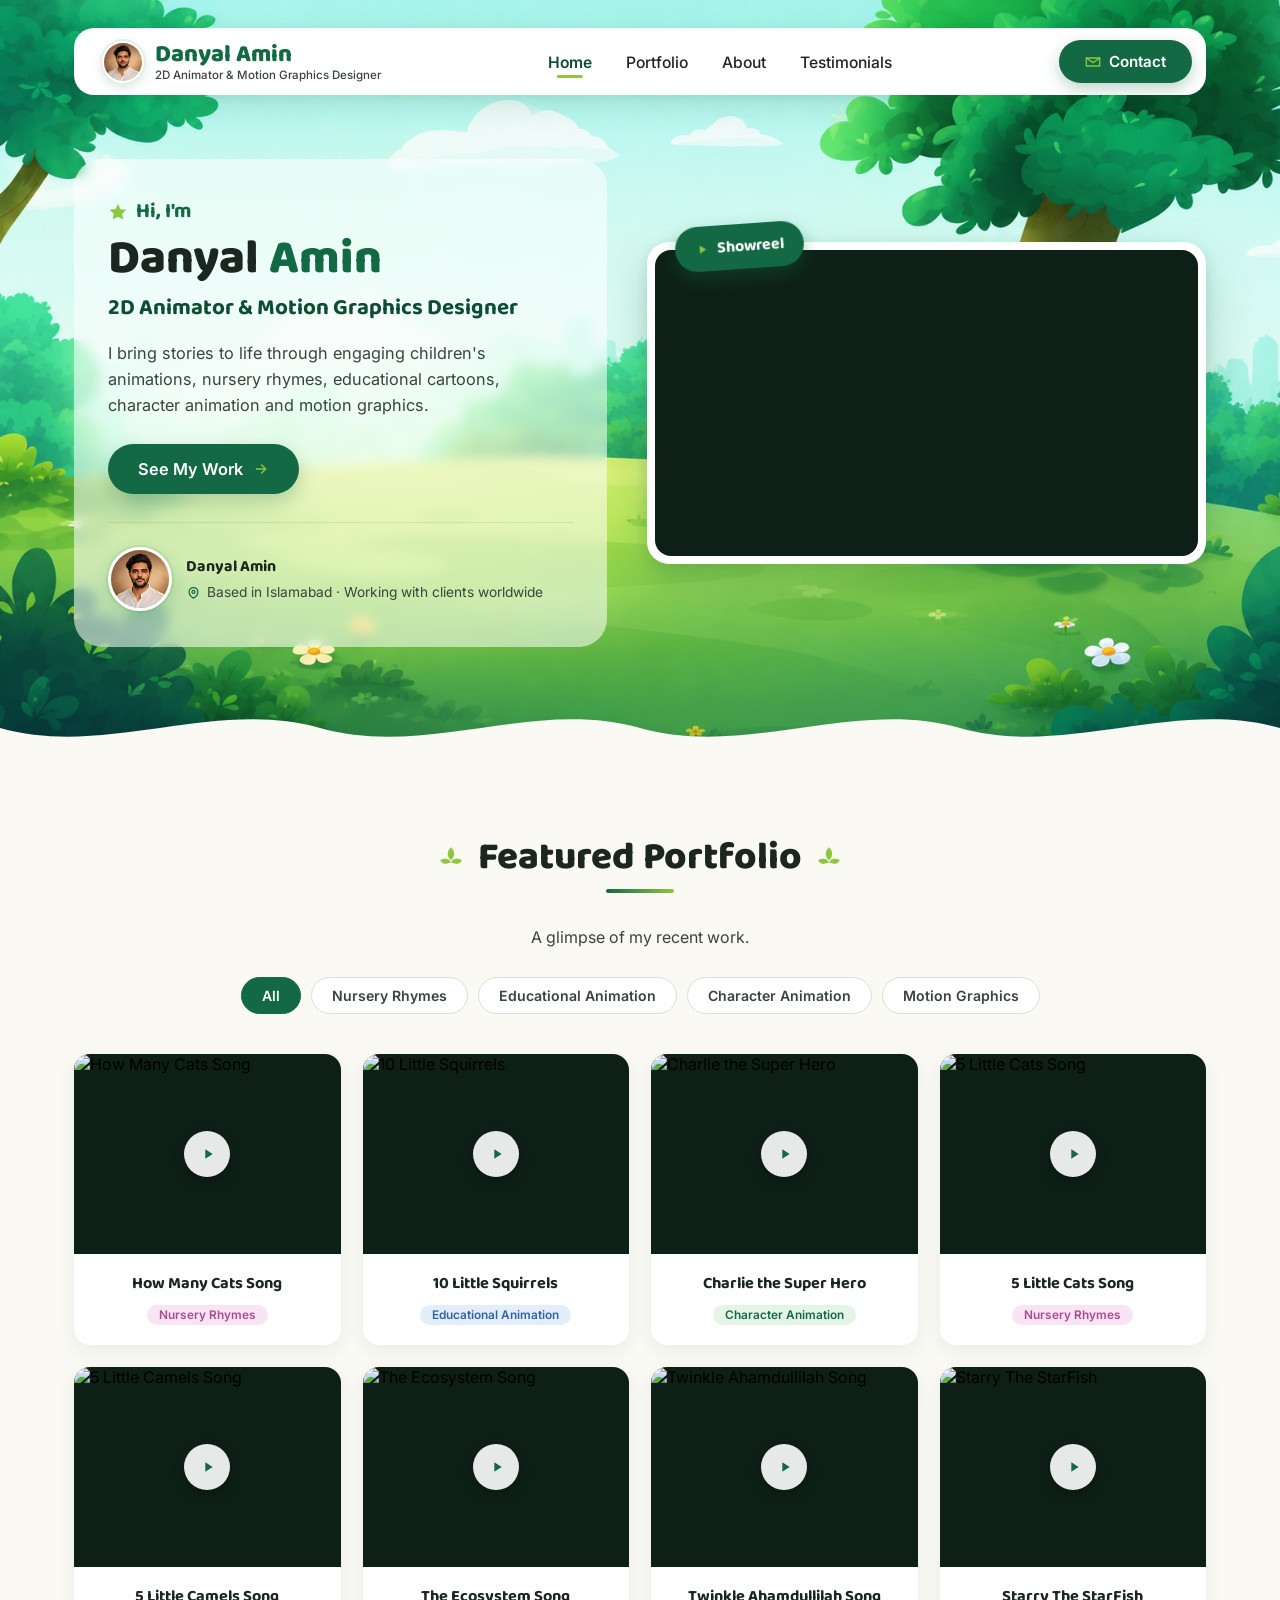
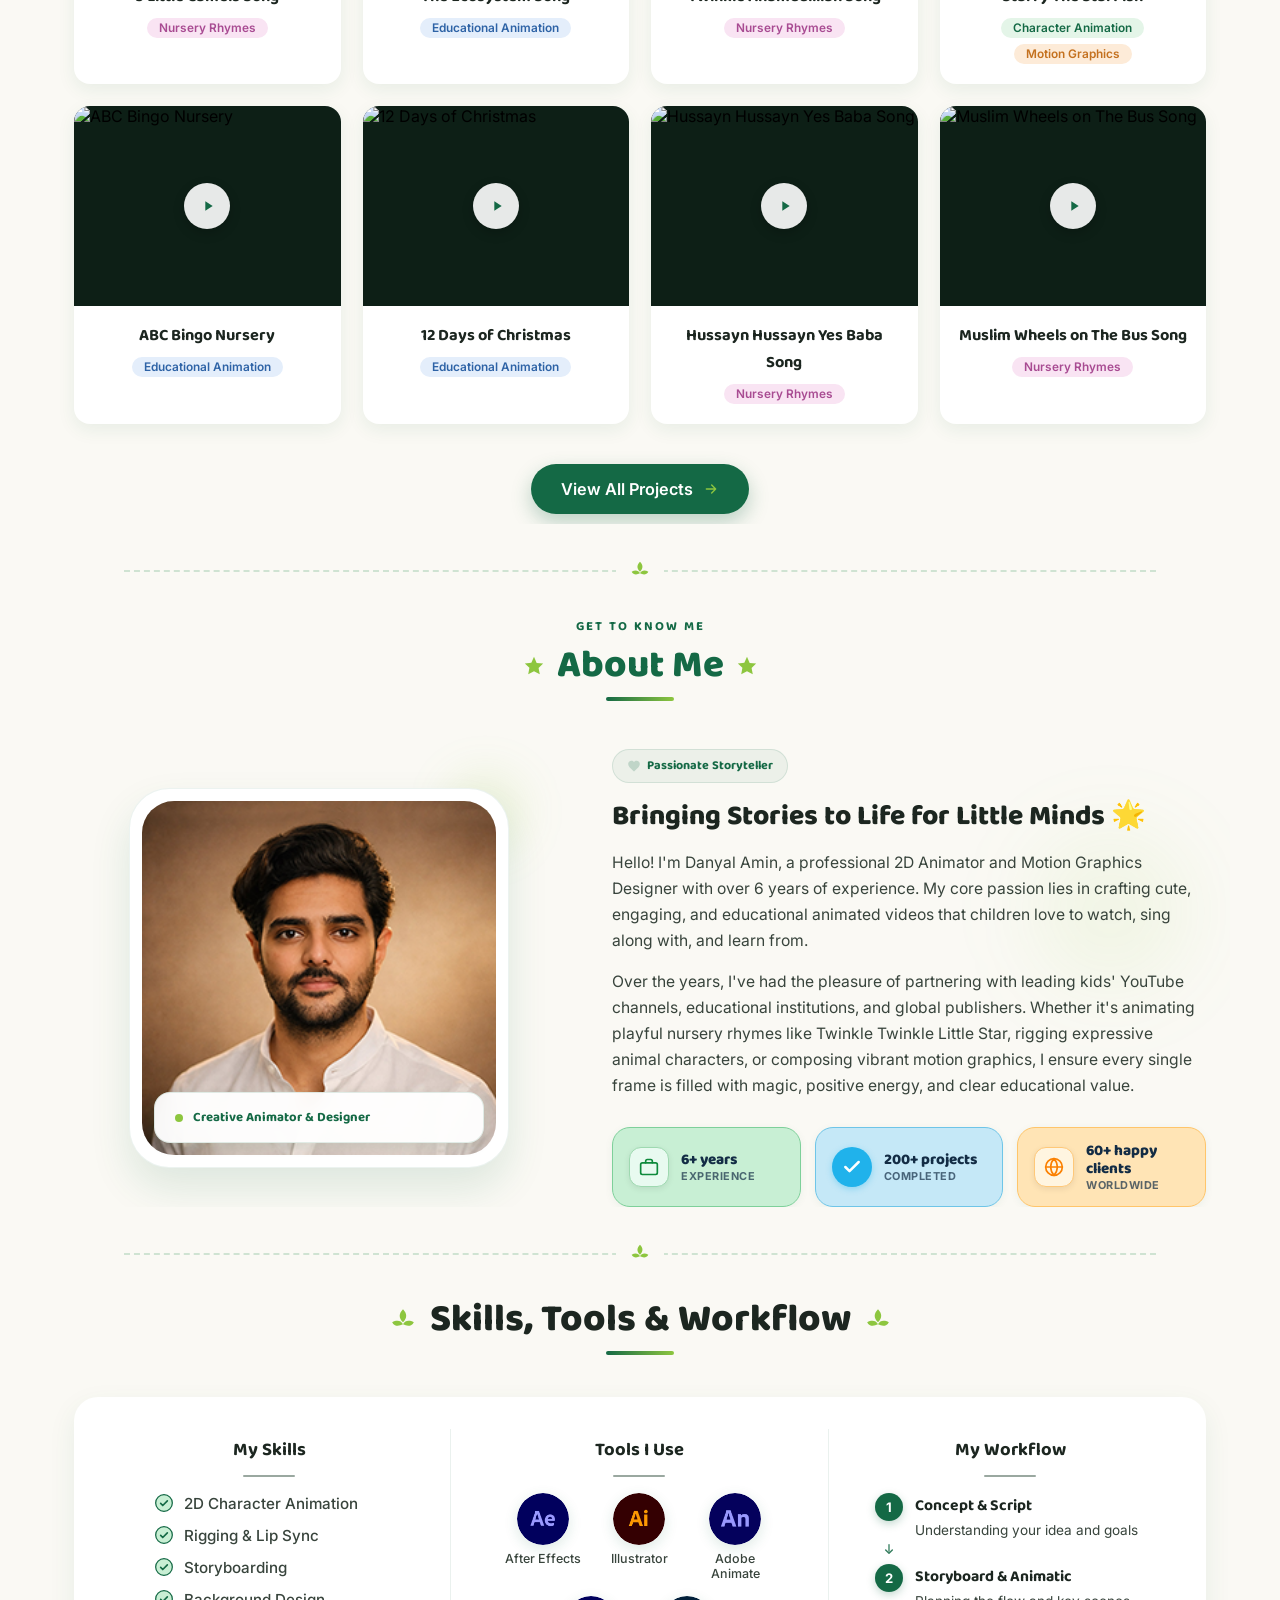
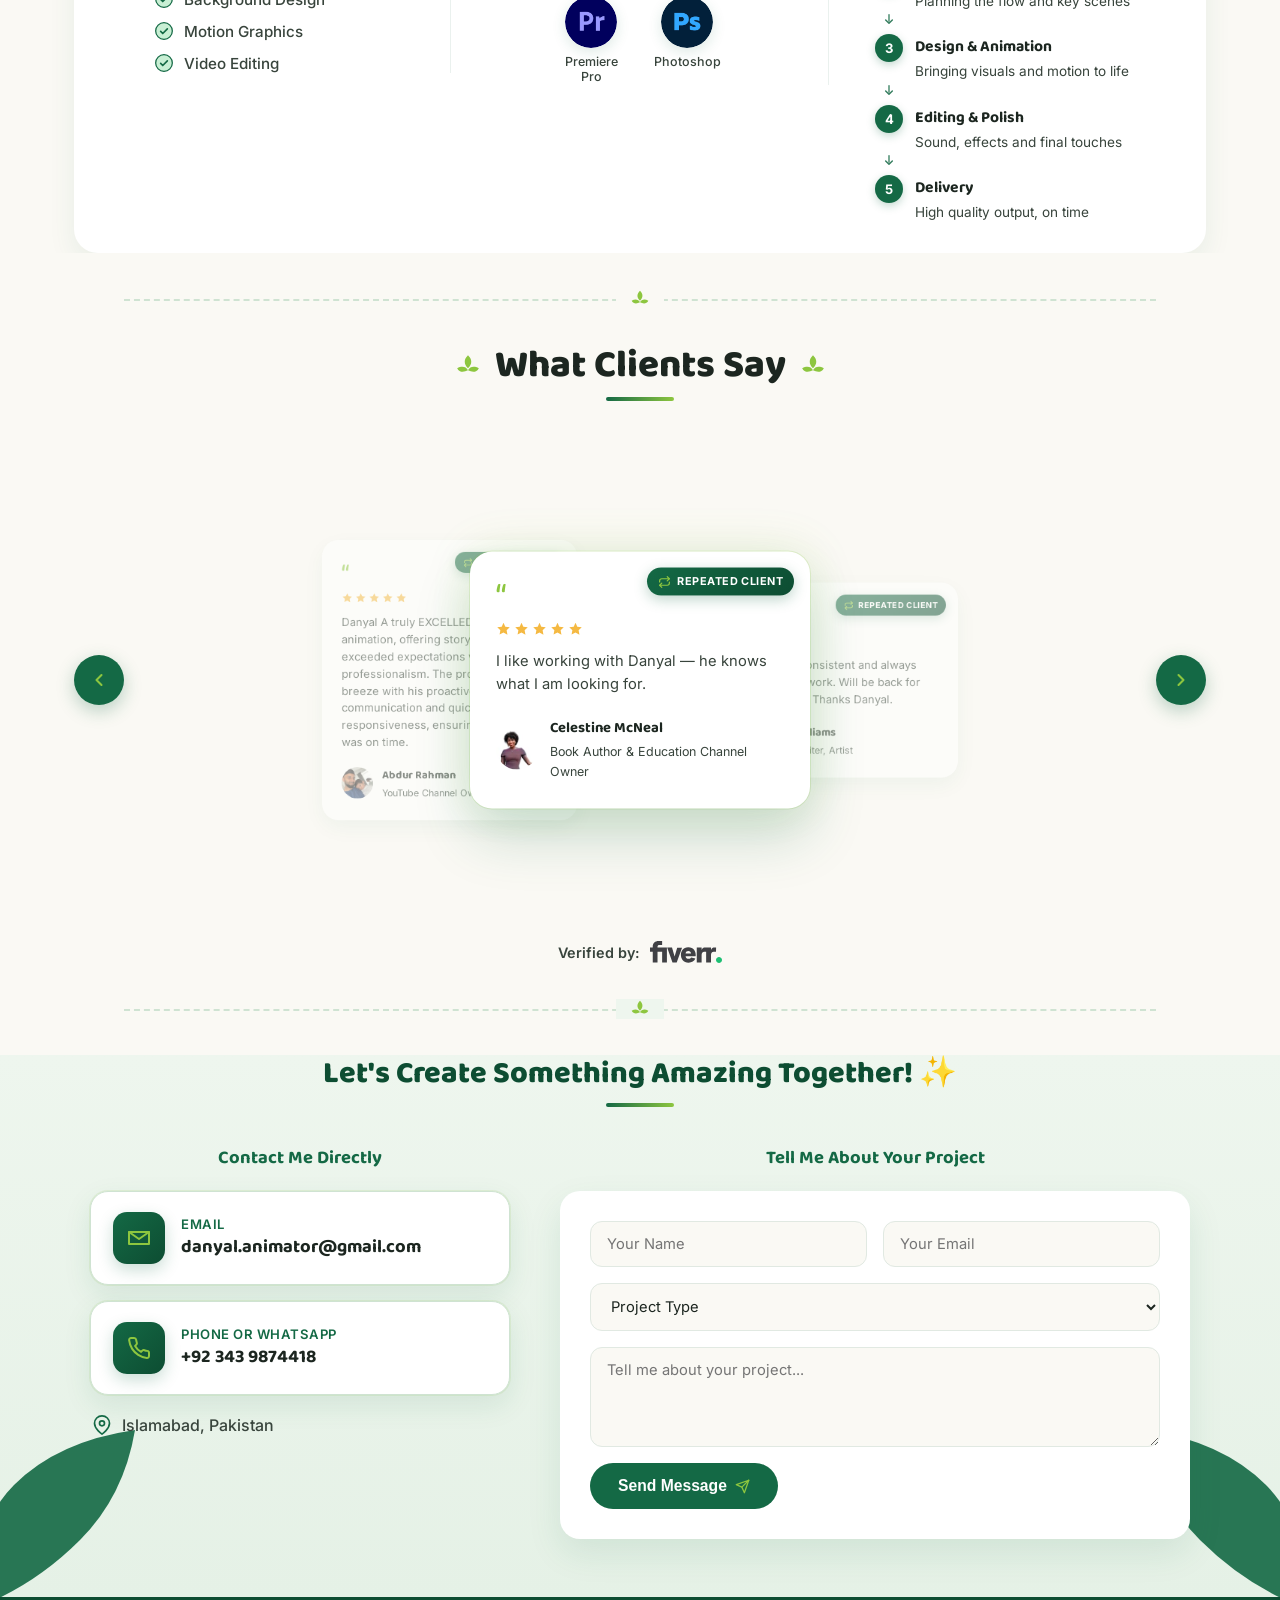
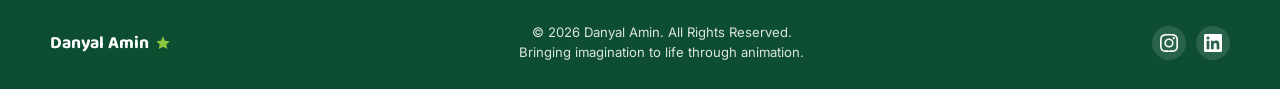
==== index.html @ a4ebf1ef "Freeze portfolio modal videos on last frame like the hero showreel." ====
<!DOCTYPE html>
<html lang="en">
<head>
<meta charset="UTF-8">
<meta name="viewport" content="width=device-width, initial-scale=1.0">
<title>Danyal Amin — 2D Animator &amp; Motion Graphics Designer</title>
<meta name="description" content="2D animator &amp; motion designer creating engaging character animation, explainer videos, motion graphics, and educational animations for brands and creators.">
<meta name="author" content="Danyal Amin">
<meta name="robots" content="index, follow">
<!-- Update this to your live domain when ready (Netlify / custom domain) -->
<link rel="canonical" href="https://danyalamin.art/">

<!-- Open Graph -->
<meta property="og:type" content="website">
<meta property="og:site_name" content="Danyal Amin Portfolio">
<meta property="og:title" content="Danyal Amin — 2D Animator &amp; Motion Graphics Designer">
<meta property="og:description" content="2D animator &amp; motion designer creating engaging character animation, explainer videos, motion graphics, and educational animations for brands and creators.">
<meta property="og:url" content="https://danyalamin.art/">
<meta property="og:image" content="https://i.vimeocdn.com/video/2175287645-a6d733cb48f63ca5a149d0e72f6c76d924be79cdfd528607946858ac6c5b8b12-d_1280">
<meta property="og:image:alt" content="Showreel frame — kids 2D animation by Danyal Amin">
<meta property="og:locale" content="en_US">

<!-- Twitter / X -->
<meta name="twitter:card" content="summary_large_image">
<meta name="twitter:title" content="Danyal Amin — 2D Animator &amp; Motion Graphics Designer">
<meta name="twitter:description" content="2D animator &amp; motion designer creating engaging character animation, explainer videos, motion graphics, and educational animations for brands and creators.">
<meta name="twitter:image" content="https://i.vimeocdn.com/video/2175287645-a6d733cb48f63ca5a149d0e72f6c76d924be79cdfd528607946858ac6c5b8b12-d_1280">

<link rel="icon" href="favicon.png" type="image/png" sizes="32x32">
<link rel="icon" href="Assets/favicon.png" type="image/png" sizes="64x64">
<link rel="shortcut icon" href="favicon.png" type="image/png">
<link rel="apple-touch-icon" href="Assets/favicon.png">
<link rel="preconnect" href="https://fonts.googleapis.com">
<link rel="preconnect" href="https://fonts.gstatic.com" crossorigin>
<link href="https://fonts.googleapis.com/css2?family=Baloo+2:wght@600;700;800&family=Inter:wght@400;500;600;700&display=swap" rel="stylesheet">
<script type="application/ld+json">
{
  "@context": "https://schema.org",
  "@type": "Person",
  "name": "Danyal Amin",
  "url": "https://danyalamin.art/",
  "image": "https://danyalamin.art/Assets/danyal-portrait.svg",
  "jobTitle": "2D Animator & Motion Graphics Designer",
  "description": "2D animator & motion designer creating engaging character animation, explainer videos, motion graphics, and educational animations for brands and creators.",
  "email": "mailto:danyal.animator@gmail.com",
  "address": {
    "@type": "PostalAddress",
    "addressLocality": "Islamabad",
    "addressCountry": "PK"
  },
  "sameAs": [
    "https://www.fiverr.com/s/WE4Bj9E",
    "https://www.upwork.com/freelancers/~015fe2949727610a99",
    "https://www.linkedin.com/in/danyalamin418/",
    "https://www.instagram.com/danyal_animations/"
  ],
  "knowsAbout": [
    "2D Animation",
    "Character Animation",
    "Motion Graphics",
    "Educational Animation",
    "Nursery Rhymes",
    "Explainer Videos"
  ]
}
</script>
<style>
  :root {
    --forest: #146945;
    --forest-dark: #0d4d32;
    --lime: #8DC63F;
    --cream: #FAF9F4;
    --ink: #1C2620;
    --ink-soft: #38443C;
    --white: #FFFFFF;
    --sage-mist: #E3F0E4;
  }

  * { margin: 0; padding: 0; box-sizing: border-box; }

  html { scroll-behavior: smooth; }

  body {
    font-family: 'Inter', sans-serif;
    background: var(--cream);
    overflow-x: hidden;
  }

  /* ===================== HERO OUTER (bg image + wave) ===================== */
  .hero-outer {
    position: relative;
    overflow: hidden;
    background-image: url('Assets/hero-bg.jpg');
    background-size: cover;
    background-position: center;
    padding-bottom: 122px;
  }

  .wave-divider {
    position: absolute;
    left: 0;
    bottom: -1px;
    width: 100%;
    line-height: 0;
    z-index: 2;
  }

  .wave-divider svg {
    width: 100%;
    height: 100px;
    display: block;
  }

  .wave-divider path {
    fill: var(--cream);
  }

  /* ===================== NAVBAR ===================== */
  .nav-wrap {
    position: relative;
    z-index: 3;
    width: 100%;
    max-width: 1180px;
    margin: 0 auto;
    padding: 28px 24px 0;
  }

  .navbar {
    display: flex;
    align-items: center;
    justify-content: space-between;
    background: var(--white);
    border-radius: 20px;
    padding: 12px 14px 12px 28px;
    box-shadow: 0 10px 30px rgba(20, 105, 69, 0.15), 0 2px 8px rgba(20, 105, 69, 0.08);
    gap: 20px;
  }

  .brand {
    display: flex;
    flex-direction: row;
    align-items: center;
    gap: 11px;
    line-height: 1.05;
    white-space: nowrap;
    text-decoration: none;
    min-width: 0;
  }
  .brand-avatar {
    width: 42px;
    height: 42px;
    border-radius: 50%;
    object-fit: cover;
    flex-shrink: 0;
    border: 2.5px solid var(--white);
    box-shadow: 0 0 0 2px var(--sage-mist), 0 4px 12px rgba(20, 105, 69, 0.18);
  }
  .brand-text {
    display: flex;
    flex-direction: column;
    min-width: 0;
  }
  .brand-name { font-family: 'Baloo 2', sans-serif; font-weight: 800; font-size: 1.5rem; color: var(--forest); }
  .brand-tag { font-size: 0.72rem; font-weight: 500; color: var(--ink-soft); margin-top: 2px; }

  .nav-links { display: flex; align-items: center; gap: 34px; list-style: none; }
  .nav-links a {
    position: relative;
    text-decoration: none;
    color: var(--ink);
    font-weight: 500;
    font-size: 0.98rem;
    padding-bottom: 6px;
    transition: color 0.2s ease;
  }
  .nav-links a::after {
    content: "";
    position: absolute;
    left: 50%;
    bottom: 0;
    width: 0;
    height: 3px;
    background: var(--lime);
    border-radius: 4px;
    transform: translateX(-50%);
    transition: width 0.25s ease;
  }
  .nav-links a:hover { color: var(--forest); }
  .nav-links a:hover::after { width: 60%; }
  .nav-links a.active { color: var(--forest-dark); font-weight: 600; }
  .nav-links a.active::after { width: 60%; }

  .contact-btn {
    display: inline-flex;
    align-items: center;
    gap: 8px;
    background: var(--forest);
    color: var(--white);
    font-weight: 600;
    font-size: 0.95rem;
    text-decoration: none;
    padding: 12px 26px;
    border-radius: 100px;
    white-space: nowrap;
    box-shadow: 0 6px 16px rgba(20, 105, 69, 0.28);
    transition: background 0.2s ease, transform 0.2s ease;
  }
  .contact-btn:hover { background: var(--forest-dark); transform: translateY(-1px); }
  .contact-btn svg { width: 16px; height: 16px; stroke: var(--lime); }

  .menu-toggle {
    display: none;
    flex-direction: column;
    gap: 5px;
    background: none;
    border: none;
    cursor: pointer;
    padding: 8px;
  }
  .menu-toggle span { width: 22px; height: 2.5px; background: var(--forest); border-radius: 2px; }

  .form-success {
    display: none;
    background: var(--sage-mist);
    color: var(--forest-dark);
    border: 1.5px solid #CFE3D2;
    border-radius: 12px;
    padding: 14px 16px;
    font-size: 0.92rem;
    font-weight: 500;
  }
  .form-success.visible { display: block; }

  .form-error {
    display: none;
    background: #FEF2F2;
    color: #991B1B;
    border: 1.5px solid #FECACA;
    border-radius: 12px;
    padding: 14px 16px;
    font-size: 0.92rem;
    font-weight: 500;
  }
  .form-error.visible { display: block; }

  /* ===================== HERO CONTENT ===================== */
  .hero {
    position: relative;
    z-index: 3;
    max-width: 1180px;
    margin: 0 auto;
    padding: 64px 24px 0;
    display: grid;
    grid-template-columns: 1fr 1.05fr;
    align-items: center;
    gap: 40px;
  }

  .hero-text-panel {
    position: relative;
    background: rgba(255, 255, 255, 0.55);
    backdrop-filter: blur(6px);
    -webkit-backdrop-filter: blur(6px);
    border-radius: 28px;
    padding: 36px 34px;
  }

  .eyebrow {
    font-family: 'Baloo 2', sans-serif;
    font-weight: 700;
    font-size: 1.3rem;
    color: var(--forest);
    display: flex;
    align-items: center;
    gap: 8px;
    margin-bottom: 6px;
  }
  .eyebrow svg { width: 20px; height: 20px; fill: var(--lime); }

  .hero-name {
    font-family: 'Baloo 2', sans-serif;
    font-weight: 800;
    font-size: 3rem;
    line-height: 1.05;
    color: var(--ink);
    margin-bottom: 10px;
  }
  .hero-name .accent { color: var(--forest); }

  .hero-role {
    font-family: 'Baloo 2', sans-serif;
    font-weight: 700;
    font-size: 1.4rem;
    color: var(--forest-dark);
    line-height: 1.3;
    margin-bottom: 16px;
  }

  .hero-desc {
    font-size: 1.02rem;
    color: var(--ink-soft);
    line-height: 1.6;
    max-width: 460px;
    margin-bottom: 26px;
  }

  .cta-btn {
    display: inline-flex;
    align-items: center;
    gap: 10px;
    background: var(--forest);
    color: var(--white);
    text-decoration: none;
    font-weight: 600;
    font-size: 1.02rem;
    padding: 15px 30px;
    border-radius: 100px;
    box-shadow: 0 8px 20px rgba(20, 105, 69, 0.28);
    transition: background 0.2s ease, transform 0.2s ease;
  }
  .cta-btn:hover { background: var(--forest-dark); transform: translateY(-2px); }
  .cta-btn svg { width: 16px; height: 16px; stroke: var(--lime); }

  .hero-profile {
    display: flex;
    align-items: center;
    gap: 14px;
    margin-top: 28px;
    padding-top: 24px;
    border-top: 1.5px solid rgba(20, 105, 69, 0.12);
  }
  .hero-profile-avatar {
    width: 64px;
    height: 64px;
    border-radius: 50%;
    object-fit: cover;
    flex-shrink: 0;
    border: 3px solid var(--white);
    box-shadow: 0 0 0 2px rgba(20, 105, 69, 0.1), 0 6px 18px rgba(20, 105, 69, 0.2);
  }
  .hero-profile-info { min-width: 0; }
  .hero-profile-name {
    display: block;
    font-family: 'Baloo 2', sans-serif;
    font-weight: 700;
    font-size: 1rem;
    color: var(--ink);
    margin-bottom: 4px;
  }
  .hero-profile-location {
    display: flex;
    align-items: flex-start;
    gap: 6px;
    font-size: 0.86rem;
    color: var(--ink-soft);
    line-height: 1.45;
  }
  .hero-profile-location svg {
    width: 15px;
    height: 15px;
    stroke: var(--forest);
    fill: none;
    flex-shrink: 0;
    margin-top: 2px;
  }

  .hero-video { position: relative; z-index: 3; }

  .video-card {
    position: relative;
    background: var(--white);
    border-radius: 22px;
    padding: 8px;
    box-shadow: 0 20px 45px rgba(20, 105, 69, 0.25), 0 4px 14px rgba(20, 105, 69, 0.12);
  }

  .video-frame {
    position: relative;
    width: 100%;
    aspect-ratio: 16 / 9;
    border-radius: 16px;
    overflow: hidden;
    background: #0d1f16;
  }
  .video-frame iframe { position: absolute; top: 0; left: 0; width: 100%; height: 100%; border: 0; }

  .showreel-badge {
    position: absolute;
    top: -18px;
    left: 28px;
    display: inline-flex;
    align-items: center;
    gap: 8px;
    background: var(--forest);
    color: var(--white);
    font-family: 'Baloo 2', sans-serif;
    font-weight: 700;
    font-size: 1rem;
    padding: 10px 20px;
    border-radius: 100px;
    box-shadow: 0 8px 18px rgba(20, 105, 69, 0.35);
    transform: rotate(-4deg);
    z-index: 4;
  }
  .showreel-badge svg { width: 14px; height: 14px; fill: var(--lime); }

  @media (max-width: 940px) {
    .nav-wrap { padding: 14px 14px 0; }
    .navbar {
      display: grid;
      grid-template-columns: 1fr auto auto;
      grid-template-areas:
        "brand contact menu"
        "links links links";
      align-items: center;
      padding: 10px 12px;
      gap: 8px 10px;
    }
    .brand { grid-area: brand; min-width: 0; white-space: normal; }
    .brand-text { min-width: 0; }
    .brand-name { font-size: 1.15rem; }
    .brand-tag {
      display: block;
      font-size: 0.62rem;
      line-height: 1.25;
      white-space: normal;
    }
    .contact-btn {
      grid-area: contact;
      padding: 9px 16px;
      font-size: 0.85rem;
    }
    .menu-toggle { grid-area: menu; display: flex; }
    .nav-links {
      grid-area: links;
      display: none;
      flex-direction: column;
      align-items: stretch;
      gap: 0;
      width: 100%;
      padding: 6px 0 2px;
      border-top: 1px solid #E8F0E9;
      margin-top: 2px;
    }
    .nav-links a {
      padding: 11px 8px;
      border-radius: 8px;
      font-size: 0.92rem;
    }
    .nav-links a::after { display: none; }
    .navbar.nav-open .nav-links { display: flex; }

    .hero-outer { padding-bottom: 88px; }
    .hero {
      grid-template-columns: 1fr;
      gap: 28px;
      text-align: center;
      padding: 36px 16px 0;
    }
    .hero-text-panel {
      padding: 26px 22px;
      border-radius: 18px;
    }
    .hero-desc { margin-left: auto; margin-right: auto; max-width: 100%; font-size: 0.95rem; }
    .eyebrow { justify-content: center; font-size: 1.1rem; }
    .hero-name { font-size: 2rem; }
    .hero-role { font-size: 1.15rem; }
    .hero-profile { justify-content: center; }
    .showreel-badge { left: 50%; transform: translateX(-50%) rotate(-4deg); }
    .wave-divider svg { height: 72px; }
  }

  /* ===================== SECTIONS ===================== */
  .section {
    position: relative;
    max-width: 1180px;
    margin: 0 auto;
    padding: 68px 24px 72px;
    overflow: hidden;
  }

  .section-header {
    position: relative;
    z-index: 1;
    text-align: center;
    margin-bottom: 42px;
  }

  .section .eyebrow {
    justify-content: center;
    font-size: 0.9rem;
    letter-spacing: 2px;
    color: var(--forest);
    text-transform: uppercase;
    margin-bottom: 10px;
  }

  .section-title {
    font-family: 'Baloo 2', sans-serif;
    font-weight: 800;
    font-size: 2.4rem;
    color: var(--ink);
    display: inline-flex;
    align-items: center;
    gap: 14px;
    margin-bottom: 0;
    line-height: 1.1;
  }

  .section-title svg { width: 26px; height: 26px; fill: var(--lime); }

  .title-underline {
    width: 68px;
    height: 4px;
    border-radius: 100px;
    background: linear-gradient(90deg, var(--forest) 0%, var(--lime) 100%);
    margin: 10px auto 0;
  }

  @media (max-width: 560px) {
    .section-title { font-size: 1.9rem; }
  }

  /* ===================== SECTION DIVIDER ===================== */
  .section-divider {
    position: relative;
    max-width: 1080px;
    margin: 0 auto;
    padding: 36px 24px;
    display: flex;
    align-items: center;
    justify-content: center;
  }
  .section-divider::before {
    content: '';
    position: absolute;
    left: 24px;
    right: 24px;
    top: 50%;
    border-top: 2px dashed #CFE3D2;
  }
  .section:has(+ .section-divider),
  .about-section:has(+ .section-divider) {
    padding-bottom: 0;
  }
  .section-divider + .section,
  .section-divider + .about-section,
  .section-divider + .contact-outer {
    padding-top: 0;
  }
  .section-divider span {
    position: relative;
    z-index: 1;
    background: var(--cream);
    padding: 0 14px;
    display: inline-flex;
    color: var(--forest);
  }
  .section-divider:has(+ .contact-outer) span {
    background: #EEF6EE;
  }
  .section-divider span svg { width: 20px; height: 20px; fill: var(--lime); }

  /* ===================== FEATURED PORTFOLIO ===================== */
  .portfolio-subtitle {
    text-align: center;
    color: var(--ink-soft);
    font-size: 1rem;
    margin-top: -8px;
    margin-bottom: 30px;
  }

  .filter-pills {
    display: flex;
    justify-content: center;
    flex-wrap: wrap;
    gap: 10px;
    margin-bottom: 40px;
  }

  .filter-pill {
    border: 1.5px solid #D3E4D6;
    background: var(--white);
    color: var(--ink-soft);
    font-family: 'Inter', sans-serif;
    font-weight: 600;
    font-size: 0.88rem;
    padding: 9px 20px;
    border-radius: 100px;
    cursor: pointer;
    transition: all 0.2s ease;
  }
  .filter-pill:hover { border-color: var(--forest); color: var(--forest); }
  .filter-pill.active {
    background: var(--forest);
    border-color: var(--forest);
    color: var(--white);
  }

  .portfolio-grid {
    display: grid;
    grid-template-columns: repeat(4, 1fr);
    gap: 22px;
    margin-bottom: 40px;
  }

  .portfolio-card {
    background: var(--white);
    border-radius: 16px;
    overflow: hidden;
    box-shadow: 0 6px 18px rgba(20, 105, 69, 0.08);
    transition: transform 0.25s ease, box-shadow 0.25s ease;
  }
  .portfolio-card:hover { transform: translateY(-5px); box-shadow: 0 14px 28px rgba(20, 105, 69, 0.15); }

  .portfolio-thumb {
    position: relative;
    aspect-ratio: 4 / 3;
    overflow: hidden;
    background: #0d1f16;
  }
  .portfolio-thumb img {
    width: 100%;
    height: 100%;
    object-fit: cover;
    display: block;
  }

  .portfolio-card { cursor: pointer; }
  .portfolio-no-results {
    display: none;
    text-align: center;
    color: var(--ink-soft);
    font-size: 0.95rem;
    padding: 20px 0 8px;
  }
  .video-modal-overlay {
    position: fixed; inset: 0; background: rgba(15, 30, 20, 0.78);
    display: none; align-items: center; justify-content: center;
    z-index: 999; padding: 20px; backdrop-filter: blur(6px);
    -webkit-backdrop-filter: blur(6px);
  }
  .video-modal-overlay.open { display: flex; }
  .video-modal {
    position: relative; width: 100%; max-width: 920px;
    background: var(--white); border-radius: 24px; padding: 12px 12px 14px;
    box-shadow: 0 30px 70px rgba(13, 77, 50, 0.28), 0 0 0 1px rgba(20, 105, 69, 0.08);
    border: 1px solid rgba(20, 105, 69, 0.08);
    max-height: min(92vh, 900px);
    overflow: auto;
    animation: videoModalIn 0.32s cubic-bezier(0.22, 1, 0.36, 1);
  }
  @keyframes videoModalIn {
    from { opacity: 0; transform: translateY(16px) scale(0.97); }
    to { opacity: 1; transform: translateY(0) scale(1); }
  }
  .video-modal-header {
    display: flex; align-items: flex-start; justify-content: space-between;
    gap: 12px; padding: 8px 10px 12px; border-bottom: 1px solid rgba(20, 105, 69, 0.08);
    margin-bottom: 12px;
  }
  .video-modal-title {
    font-family: 'Baloo 2', sans-serif; font-weight: 800; font-size: 1.2rem;
    color: var(--forest); line-height: 1.25; padding: 2px 0 0;
  }
  .video-modal-close {
    flex-shrink: 0; width: 36px; height: 36px; border-radius: 50%;
    background: var(--sage-mist); border: none; color: var(--forest);
    display: flex; align-items: center; justify-content: center; cursor: pointer;
    transition: background .2s ease, color .2s ease, transform .2s ease;
  }
  .video-modal-close:hover {
    background: var(--forest); color: var(--white); transform: rotate(90deg);
  }
  .video-modal-close svg { width: 18px; height: 18px; stroke: currentColor; }
  .video-modal-frame {
    position: relative; width: 100%; aspect-ratio: 16/9; border-radius: 16px;
    overflow: hidden; background: #0d1f16;
    box-shadow: inset 0 0 0 1px rgba(0,0,0,0.08);
  }
  .video-modal-frame iframe { position: absolute; top:0; left:0; width:100%; height:100%; border:0; }
  .video-modal-info {
    padding: 14px 10px 4px;
  }
  .video-modal-tags {
    display: flex; flex-wrap: wrap; gap: 6px; margin-bottom: 10px;
  }
  .video-modal-tags .portfolio-tag { font-size: 0.72rem; }
  .video-modal-desc {
    color: var(--ink-soft); font-size: 0.92rem; line-height: 1.55;
    margin-bottom: 12px;
  }
  .video-modal-case {
    margin-bottom: 12px;
    padding: 14px 14px 12px;
    background: linear-gradient(165deg, #f3faf4 0%, var(--sage-mist) 100%);
    border-radius: 16px;
    border: 1px solid rgba(20, 105, 69, 0.1);
  }
  .video-modal-case-label {
    display: inline-flex; align-items: center; gap: 6px;
    font-size: 0.68rem; font-weight: 700; color: var(--forest);
    text-transform: uppercase; letter-spacing: 0.08em;
    margin-bottom: 12px;
  }
  .video-modal-case-label svg {
    width: 14px; height: 14px; stroke: var(--lime); fill: none; stroke-width: 2;
  }
  .video-modal-case-grid {
    display: grid; gap: 10px;
  }
  .video-modal-case-row {
    display: grid;
    grid-template-columns: 72px 1fr;
    gap: 10px;
    align-items: start;
  }
  .video-modal-case-key {
    font-size: 0.68rem; font-weight: 700; color: var(--forest);
    text-transform: uppercase; letter-spacing: 0.04em;
    padding-top: 2px;
  }
  .video-modal-case-val {
    font-size: 0.84rem; color: var(--ink-soft); line-height: 1.5;
  }
  .video-modal-process {
    display: flex; flex-wrap: wrap; align-items: center; gap: 6px;
  }
  .video-modal-process-step {
    display: inline-flex; align-items: center; gap: 5px;
    font-size: 0.74rem; font-weight: 600; color: var(--ink);
    background: var(--white); border: 1px solid rgba(20, 105, 69, 0.1);
    padding: 4px 10px; border-radius: 100px;
  }
  .video-modal-process-step b {
    width: 16px; height: 16px; border-radius: 50%;
    background: var(--forest); color: var(--white);
    font-size: 0.62rem; display: inline-flex; align-items: center; justify-content: center;
    font-weight: 700;
  }
  .video-modal-process-arrow {
    color: var(--lime); font-size: 0.75rem; font-weight: 700;
  }
  .video-modal-tools {
    display: flex; flex-wrap: wrap; align-items: center; gap: 10px 14px;
    margin-bottom: 14px; padding: 12px 14px;
    background: var(--white); border-radius: 14px;
    border: 1px solid rgba(20, 105, 69, 0.08);
  }
  .video-modal-tools-label {
    font-size: 0.72rem; font-weight: 700; color: var(--forest);
    text-transform: uppercase; letter-spacing: 0.06em; flex-shrink: 0;
  }
  .video-modal-tools-list {
    display: flex; flex-wrap: wrap; align-items: center; gap: 8px 12px;
  }
  .video-modal-tool {
    display: inline-flex; align-items: center; gap: 7px;
    font-size: 0.78rem; font-weight: 600; color: var(--ink-soft);
  }
  .video-modal-tool img {
    width: 28px; height: 28px; border-radius: 8px; object-fit: cover;
    box-shadow: 0 2px 8px rgba(20, 105, 69, 0.14);
    background: var(--white);
  }
  .video-modal-meta {
    display: flex; flex-wrap: wrap; align-items: center; justify-content: space-between;
    gap: 8px 16px; padding-top: 12px; border-top: 1px solid rgba(20, 105, 69, 0.08);
    font-size: 0.72rem; font-weight: 500; color: var(--ink-soft);
    letter-spacing: 0.02em;
  }
  .video-modal-meta strong {
    color: var(--forest); font-weight: 600;
  }
  body.modal-open { overflow: hidden; }
  @media (max-width: 640px) {
    .video-modal { border-radius: 18px; padding: 10px; max-height: 94vh; }
    .video-modal-title { font-size: 1.05rem; }
    .video-modal-header { padding: 4px 4px 10px; margin-bottom: 10px; }
    .video-modal-info { padding: 12px 4px 2px; }
    .video-modal-desc { font-size: 0.86rem; }
    .video-modal-case { padding: 12px; }
    .video-modal-case-row { grid-template-columns: 1fr; gap: 2px; }
    .video-modal-case-key { padding-top: 0; }
    .video-modal-tools { padding: 10px 12px; gap: 8px; }
    .video-modal-tool img { width: 24px; height: 24px; border-radius: 6px; }
    .video-modal-tool { font-size: 0.72rem; }
  }

  .play-btn {
    position: absolute;
    top: 50%;
    left: 50%;
    transform: translate(-50%, -50%);
    width: 46px;
    height: 46px;
    border-radius: 50%;
    background: rgba(255, 255, 255, 0.9);
    display: flex;
    align-items: center;
    justify-content: center;
    box-shadow: 0 4px 12px rgba(0,0,0,0.2);
  }
  .play-btn svg { width: 16px; height: 16px; fill: var(--forest); margin-left: 2px; }

  .portfolio-info {
    padding: 16px 18px 20px;
    text-align: center;
    display: flex;
    flex-direction: column;
    align-items: center;
  }
  .portfolio-title {
    font-family: 'Baloo 2', sans-serif;
    font-weight: 700;
    font-size: 1.02rem;
    color: var(--ink);
    margin-bottom: 8px;
    width: 100%;
  }
  .portfolio-tags {
    display: flex;
    flex-wrap: wrap;
    justify-content: center;
    gap: 6px;
  }
  .portfolio-tag {
    display: inline-block;
    font-size: 0.74rem;
    font-weight: 600;
    padding: 3px 12px;
    border-radius: 100px;
  }
  .tag-edu { background: #E4EEFB; color: #2E63A6; }
  .tag-nursery { background: #F9E4F3; color: #A84B92; }
  .tag-character { background: #E4F5E8; color: var(--forest); }
  .tag-motion { background: #FDEBD8; color: #C4711F; }

  .view-more-wrap { text-align: center; margin-bottom: 10px; }

  /* ===================== ABOUT ME ===================== */
  .about-section {
    position: relative;
    max-width: 1180px;
    margin: 0 auto;
    padding: 52px 24px 0;
    overflow: hidden;
  }

  .about-glow {
    position: absolute;
    right: 40px;
    top: 50%;
    transform: translateY(-50%);
    width: 160px;
    height: 160px;
    background: rgba(141, 198, 63, 0.08);
    border-radius: 50%;
    filter: blur(40px);
    pointer-events: none;
    z-index: 0;
  }

  .about-header {
    position: relative;
    z-index: 1;
    text-align: center;
    margin-bottom: 48px;
  }

  .about-eyebrow {
    font-family: 'Baloo 2', sans-serif;
    font-weight: 700;
    font-size: 0.8rem;
    letter-spacing: 2px;
    color: var(--forest);
    text-transform: uppercase;
    margin-bottom: 8px;
  }

  .about-title {
    font-family: 'Baloo 2', sans-serif;
    font-weight: 800;
    font-size: 2.4rem;
    color: var(--forest);
    display: inline-flex;
    align-items: center;
    gap: 12px;
    margin-bottom: 0;
    line-height: 1.1;
  }

  .about-title svg { width: 22px; height: 22px; fill: var(--lime); }

  .about-grid {
    position: relative;
    z-index: 1;
    display: grid;
    grid-template-columns: 0.95fr 1.15fr;
    gap: 48px;
    align-items: center;
  }

  .about-portrait-wrap {
    position: relative;
    max-width: 380px;
    margin: 0 auto;
    width: 100%;
  }

  .about-portrait-glow {
    position: absolute;
    right: -16px;
    top: -16px;
    width: 80px;
    height: 80px;
    background: rgba(141, 198, 63, 0.12);
    border-radius: 50%;
    filter: blur(20px);
    pointer-events: none;
  }

  .about-portrait-frame {
    position: relative;
    background: var(--white);
    border-radius: 40px;
    padding: 12px;
    box-shadow: 0 20px 40px rgba(20, 105, 69, 0.12);
    border: 1px solid rgba(20, 105, 69, 0.08);
    overflow: hidden;
  }

  .about-portrait-frame img {
    width: 100%;
    aspect-ratio: 1;
    object-fit: cover;
    border-radius: 32px;
    display: block;
  }

  .about-portrait-label {
    position: absolute;
    bottom: 24px;
    left: 24px;
    right: 24px;
    background: rgba(255, 255, 255, 0.95);
    backdrop-filter: blur(8px);
    -webkit-backdrop-filter: blur(8px);
    padding: 14px 20px;
    border-radius: 16px;
    box-shadow: 0 4px 12px rgba(20, 105, 69, 0.1);
    border: 1px solid rgba(20, 105, 69, 0.12);
    display: flex;
    align-items: center;
    gap: 10px;
  }

  .about-portrait-label .dot {
    width: 8px;
    height: 8px;
    background: var(--lime);
    border-radius: 50%;
    flex-shrink: 0;
  }

  .about-portrait-label span {
    font-family: 'Baloo 2', sans-serif;
    font-weight: 700;
    font-size: 0.82rem;
    color: var(--forest);
  }

  .about-content { text-align: left; }

  .about-pill {
    display: inline-flex;
    align-items: center;
    gap: 6px;
    background: rgba(20, 105, 69, 0.06);
    border: 1px solid rgba(20, 105, 69, 0.12);
    border-radius: 100px;
    padding: 6px 14px;
    margin-bottom: 16px;
  }

  .about-pill svg { width: 14px; height: 14px; fill: rgba(20, 105, 69, 0.2); }

  .about-pill span {
    font-family: 'Baloo 2', sans-serif;
    font-weight: 700;
    font-size: 0.78rem;
    color: var(--forest);
  }

  .about-headline {
    font-family: 'Baloo 2', sans-serif;
    font-weight: 800;
    font-size: 1.75rem;
    color: var(--ink);
    line-height: 1.25;
    margin-bottom: 16px;
  }

  .about-text {
    font-size: 0.98rem;
    color: var(--ink-soft);
    line-height: 1.65;
    margin-bottom: 16px;
  }

  .about-stats {
    display: grid;
    grid-template-columns: repeat(3, 1fr);
    gap: 14px;
    margin-top: 28px;
  }

  .about-stat {
    display: flex;
    align-items: center;
    gap: 12px;
    padding: 14px 16px;
    border-radius: 18px;
    box-shadow: 0 2px 8px rgba(20, 105, 69, 0.06);
    text-align: left;
  }

  .about-stat.green { background: #c8efd4; border: 1.5px solid #7ed09a; }
  .about-stat.blue { background: #c5e8f7; border: 1.5px solid #6ec5e8; }
  .about-stat.gold { background: #ffe4b5; border: 1.5px solid #ffc56a; }

  .about-stat-icon {
    width: 40px;
    height: 40px;
    border-radius: 12px;
    background: var(--white);
    display: flex;
    align-items: center;
    justify-content: center;
    flex-shrink: 0;
    box-shadow: 0 2px 6px rgba(0, 0, 0, 0.08);
    border: 1px solid rgba(255, 255, 255, 0.6);
  }

  .about-stat.green .about-stat-icon {
    background: #e8faf0;
    border-color: #9ed9b0;
  }

  .about-stat.blue .about-stat-icon {
    background: #20b2eb;
    border-radius: 50%;
    border: none;
    box-shadow: 0 2px 6px rgba(32, 178, 235, 0.35);
  }

  .about-stat.gold .about-stat-icon {
    background: #fff5e0;
    border-color: #ffc878;
  }

  .about-stat-icon svg { width: 20px; height: 20px; }

  .about-stat h4 {
    font-family: 'Baloo 2', sans-serif;
    font-weight: 800;
    font-size: 0.95rem;
    color: #132c45;
    line-height: 1.2;
  }

  .about-stat p {
    font-size: 0.68rem;
    font-weight: 700;
    color: rgba(19, 44, 69, 0.7);
    text-transform: uppercase;
    letter-spacing: 0.5px;
  }

  /* ===================== SKILLS / TOOLS / WORKFLOW ===================== */
  .stw-card {
    position: relative;
    z-index: 1;
    background: var(--white);
    border-radius: 24px;
    padding: 32px 34px;
    box-shadow: 0 10px 28px rgba(20, 105, 69, 0.08);
    display: grid;
    grid-template-columns: 1fr 1.1fr 1fr;
    column-gap: 0;
    row-gap: 0;
    align-items: start;
  }

  .stw-col {
    display: flex;
    flex-direction: column;
    min-width: 0;
    padding: 0 20px;
  }
  .stw-col:first-child { padding-left: 0; }
  .stw-col:last-child { padding-right: 0; }
  .stw-col:not(:last-child) {
    border-right: 1px solid rgba(20, 105, 69, 0.09);
  }

  .stw-col h3 {
    font-family: 'Baloo 2', sans-serif;
    font-weight: 700;
    font-size: 1.15rem;
    color: var(--ink);
    margin: 0 0 16px;
    padding-bottom: 12px;
    min-height: 48px;
    display: flex;
    align-items: flex-end;
    justify-content: center;
    text-align: center;
    position: relative;
    flex-shrink: 0;
  }
  .stw-col h3::after {
    content: '';
    position: absolute;
    left: 50%;
    bottom: 0;
    transform: translateX(-50%);
    width: 52px;
    height: 2px;
    border-radius: 100px;
    background: #9AA8A0;
  }

  .skills-list {
    list-style: none;
    display: flex;
    flex-direction: column;
    gap: 12px;
    margin: 0 auto;
    width: 100%;
    max-width: 230px;
  }
  .skills-list li {
    display: flex;
    align-items: center;
    gap: 10px;
    font-size: 0.95rem;
    color: var(--ink-soft);
    font-weight: 500;
  }
  .skills-list svg {
    width: 20px;
    height: 20px;
    flex-shrink: 0;
  }

  .tools-grid {
    display: grid;
    grid-template-columns: repeat(6, 1fr);
    row-gap: 14px;
    column-gap: 8px;
    width: 100%;
    max-width: 280px;
    margin: 0 auto;
    align-items: start;
  }
  .tool-item {
    display: flex;
    flex-direction: column;
    align-items: center;
    gap: 7px;
    width: 76px;
    justify-self: center;
  }
  .tool-item:nth-child(1) { grid-column: 1 / 3; }
  .tool-item:nth-child(2) { grid-column: 3 / 5; }
  .tool-item:nth-child(3) { grid-column: 5 / 7; }
  .tool-item:nth-child(4) { grid-column: 2 / 4; }
  .tool-item:nth-child(5) { grid-column: 4 / 6; }
  .tool-badge {
    width: 52px;
    height: 52px;
    border-radius: 50%;
    display: flex;
    align-items: center;
    justify-content: center;
    overflow: hidden;
    box-shadow: 0 4px 14px rgba(20, 105, 69, 0.14);
    transition: transform 0.2s ease, box-shadow 0.2s ease;
    background: var(--white);
  }
  .tool-badge:hover {
    transform: translateY(-3px);
    box-shadow: 0 8px 20px rgba(20, 105, 69, 0.2);
  }
  .tool-badge img {
    width: 100%;
    height: 100%;
    object-fit: cover;
    display: block;
    border-radius: 50%;
  }
  .tool-item span { font-size: 0.78rem; color: var(--ink-soft); text-align: center; font-weight: 500; line-height: 1.2; }

  .workflow-list {
    display: flex;
    flex-direction: column;
    gap: 0;
    align-items: flex-start;
    width: 100%;
    max-width: 270px;
    margin: 0 auto;
  }
  .workflow-item { display: flex; align-items: flex-start; gap: 12px; width: 100%; }
  .workflow-arrow {
    display: flex;
    align-items: center;
    justify-content: center;
    width: 28px;
    padding: 0 0 4px;
    margin: 0;
    color: var(--forest);
    flex-shrink: 0;
  }
  .workflow-arrow svg {
    width: 16px;
    height: 20px;
    stroke: var(--forest);
    fill: none;
    opacity: 0.85;
  }
  .workflow-num {
    width: 28px;
    height: 28px;
    border-radius: 50%;
    background: var(--forest);
    color: var(--white);
    font-weight: 700;
    font-size: 0.82rem;
    display: flex;
    align-items: center;
    justify-content: center;
    flex-shrink: 0;
    box-shadow: 0 3px 8px rgba(20, 105, 69, 0.25);
  }
  .workflow-text h4 {
    font-family: 'Baloo 2', sans-serif;
    font-weight: 700;
    font-size: 0.98rem;
    color: var(--ink);
    margin-bottom: 3px;
  }
  .workflow-text p {
    font-size: 0.85rem;
    color: var(--ink-soft);
    line-height: 1.35;
  }

  /* ===================== TESTIMONIALS CAROUSEL ===================== */
  #testimonials .section-header {
    position: relative;
    z-index: 5;
  }
  .t-carousel {
    position: relative;
    z-index: 1;
    display: flex;
    align-items: center;
    gap: 18px;
    max-width: 1180px;
    margin: 0 auto;
    outline: none;
  }
  .t-carousel__stage {
    position: relative;
    flex: 1;
    min-width: 0;
    height: 400px;
    overflow: hidden;
    cursor: grab;
    touch-action: pan-y;
  }
  .t-carousel__stage.is-dragging {
    cursor: grabbing;
  }
  .t-carousel__track {
    position: absolute;
    inset: 0;
    width: 100%;
    height: 100%;
  }
  .testimonial-card {
    position: absolute;
    left: 50%;
    top: 50%;
    width: 340px;
    max-width: 88vw;
    background: var(--white);
    border-radius: 22px;
    padding: 28px 26px;
    box-shadow: 0 8px 22px rgba(20, 105, 69, 0.08);
    transform: translate(-50%, -50%);
    transform-origin: center center;
    transition:
      transform 0.6s cubic-bezier(0.45, 0, 0.55, 1),
      opacity 0.6s cubic-bezier(0.45, 0, 0.55, 1),
      box-shadow 0.6s cubic-bezier(0.45, 0, 0.55, 1);
    will-change: transform, opacity;
    pointer-events: none;
    user-select: none;
    overflow: visible;
  }
  .testimonial-card.is-active {
    pointer-events: auto;
    z-index: 10;
    box-shadow:
      0 28px 56px rgba(20, 105, 69, 0.2),
      0 0 0 1px rgba(141, 198, 63, 0.18),
      0 0 48px rgba(141, 198, 63, 0.14);
    filter: none;
  }
  .testimonial-card.is-side {
    z-index: 5;
    box-shadow: 0 10px 28px rgba(20, 105, 69, 0.1);
  }
  .testimonial-card.is-far {
    z-index: 2;
    box-shadow: 0 4px 14px rgba(20, 105, 69, 0.06);
  }
  .t-carousel__nav {
    width: 50px;
    height: 50px;
    border-radius: 50%;
    border: none;
    background: var(--forest);
    color: var(--white);
    cursor: pointer;
    display: flex;
    align-items: center;
    justify-content: center;
    flex-shrink: 0;
    box-shadow: 0 6px 18px rgba(20, 105, 69, 0.28);
    transition: background 0.25s ease, transform 0.25s ease, box-shadow 0.25s ease;
    z-index: 20;
  }
  .t-carousel__nav:hover {
    background: var(--forest-dark);
    transform: scale(1.06);
    box-shadow: 0 10px 24px rgba(20, 105, 69, 0.35);
  }
  .t-carousel__nav:active {
    transform: scale(0.96);
  }
  .t-carousel__nav svg {
    width: 20px;
    height: 20px;
    stroke: var(--lime);
    fill: none;
    stroke-width: 2.5;
    stroke-linecap: round;
    stroke-linejoin: round;
  }
  .quote-mark { font-family: 'Baloo 2', sans-serif; font-size: 2.4rem; color: var(--lime); line-height: 1; margin-bottom: 4px; }
  .stars { display: flex; gap: 3px; margin-bottom: 14px; }
  .stars svg { width: 15px; height: 15px; fill: #F5B942; }
  .testimonial-text { font-size: 0.92rem; color: var(--ink-soft); line-height: 1.55; margin-bottom: 20px; }
  .testimonial-person { display: flex; align-items: center; gap: 12px; }
  .testimonial-avatar {
    width: 42px;
    height: 42px;
    border-radius: 50%;
    background: var(--sage-mist);
    display: flex;
    align-items: center;
    justify-content: center;
    font-family: 'Baloo 2', sans-serif;
    font-weight: 700;
    color: var(--forest);
    font-size: 1rem;
    overflow: hidden;
    flex-shrink: 0;
  }
  .testimonial-avatar img {
    width: 100%;
    height: 100%;
    object-fit: cover;
    display: block;
  }
  .testimonial-person h5 { font-family: 'Baloo 2', sans-serif; font-size: 0.92rem; color: var(--ink); }
  .testimonial-person span { font-size: 0.78rem; color: var(--ink-soft); }

  .testimonial-verified {
    display: flex;
    align-items: center;
    justify-content: center;
    gap: 10px;
    margin-top: 24px;
    position: relative;
    z-index: 1;
  }
  .testimonial-verified__label {
    font-size: 0.9rem;
    font-weight: 600;
    color: var(--ink-soft);
  }
  .testimonial-verified__logo {
    height: 22px;
    width: auto;
    display: block;
  }

  @media (max-width: 768px) {
    #testimonials.section {
      padding-left: 12px;
      padding-right: 12px;
      overflow: hidden;
    }
    .t-carousel {
      position: relative;
      gap: 0;
      padding: 0 2px;
    }
    .t-carousel__stage {
      width: 100%;
      min-height: 260px;
      padding: 0 38px;
      overflow: hidden;
      touch-action: pan-y;
    }
    .t-carousel__nav {
      position: absolute;
      top: 50%;
      transform: translateY(-50%);
      width: 36px;
      height: 36px;
      z-index: 25;
      box-shadow: 0 4px 14px rgba(20, 105, 69, 0.24);
    }
    .t-carousel__nav--prev { left: 0; }
    .t-carousel__nav--next { right: 0; }
    .t-carousel__nav:hover {
      transform: translateY(-50%) scale(1.05);
    }
    .t-carousel__nav:active {
      transform: translateY(-50%) scale(0.95);
    }
    .t-carousel__nav svg {
      width: 16px;
      height: 16px;
    }
    .testimonial-card {
      width: 100%;
      max-width: 100%;
      padding: 34px 18px 20px;
      border-radius: 18px;
    }
    .testimonial-card:not(.is-active) {
      visibility: hidden;
    }
    .testimonial-card.is-active {
      visibility: visible;
    }
    .quote-mark { font-size: 2rem; }
    .stars { margin-bottom: 10px; }
    .stars svg { width: 13px; height: 13px; }
    .testimonial-text {
      font-size: 0.86rem;
      line-height: 1.5;
      margin-bottom: 16px;
    }
    .testimonial-person h5 { font-size: 0.86rem; }
    .testimonial-person span { font-size: 0.74rem; }
    .testimonial-avatar { width: 38px; height: 38px; font-size: 0.9rem; }
    .repeat-client-badge {
      top: 10px;
      right: 10px;
      font-size: 0.58rem;
      padding: 5px 8px;
      gap: 4px;
    }
    .repeat-client-badge svg { width: 11px; height: 11px; }
    .testimonial-verified {
      margin-top: 18px;
      flex-wrap: wrap;
      gap: 8px;
    }
    .testimonial-verified__label { font-size: 0.82rem; }
    .testimonial-verified__logo { height: 18px; }
  }

  .repeat-client-badge {
    position: absolute;
    top: 16px;
    right: 16px;
    display: inline-flex;
    align-items: center;
    gap: 6px;
    background: linear-gradient(135deg, var(--forest) 0%, var(--forest-dark) 100%);
    color: var(--white);
    font-size: 0.68rem;
    font-weight: 700;
    letter-spacing: 0.04em;
    text-transform: uppercase;
    padding: 7px 11px;
    border-radius: 100px;
    box-shadow: 0 4px 14px rgba(20, 105, 69, 0.28);
    z-index: 2;
    white-space: nowrap;
  }
  .repeat-client-badge svg {
    width: 13px;
    height: 13px;
    stroke: var(--lime);
    fill: none;
    stroke-width: 2.2;
    stroke-linecap: round;
    stroke-linejoin: round;
    flex-shrink: 0;
  }

  /* ===================== CONTACT ===================== */
  .contact-outer {
    position: relative;
    background: linear-gradient(180deg, #EEF6EE 0%, #E5F1E6 100%);
    overflow: hidden;
    padding: 68px 24px 58px;
  }
  .contact-leaf {
    position: absolute;
    width: 220px;
    opacity: 0.9;
    z-index: 0;
  }
  .contact-leaf.left { bottom: -20px; left: -30px; }
  .contact-leaf.right { bottom: -20px; right: -30px; transform: scaleX(-1); }

  .contact-top {
    position: relative;
    z-index: 1;
    max-width: 1100px;
    margin: 0 auto 36px;
    text-align: center;
  }

  .contact-inner {
    position: relative;
    z-index: 1;
    max-width: 1100px;
    margin: 0 auto;
    display: grid;
    grid-template-columns: 0.8fr 1.2fr;
    gap: 50px;
    align-items: flex-start;
  }

  .contact-heading {
    font-family: 'Baloo 2', sans-serif;
    font-weight: 800;
    font-size: 1.9rem;
    color: var(--forest-dark);
    line-height: 1.25;
    margin-bottom: 0;
  }

  .contact-column-title {
    font-family: 'Baloo 2', sans-serif;
    font-weight: 700;
    font-size: 1.15rem;
    color: var(--forest);
    text-align: center;
    margin-bottom: 18px;
  }

  .contact-info-list { display: flex; flex-direction: column; gap: 16px; }

  .contact-highlight-card {
    display: flex;
    align-items: center;
    gap: 16px;
    padding: 20px 22px;
    background: var(--white);
    border: 1.5px solid #CFE3D2;
    border-radius: 18px;
    box-shadow:
      0 10px 28px rgba(20, 105, 69, 0.1),
      0 0 0 1px rgba(141, 198, 63, 0.12);
    text-decoration: none;
    color: inherit;
    transition: transform 0.25s ease, box-shadow 0.25s ease, border-color 0.25s ease;
  }
  .contact-highlight-card:hover {
    transform: translateY(-3px);
    border-color: var(--lime);
    box-shadow:
      0 16px 36px rgba(20, 105, 69, 0.16),
      0 0 0 1px rgba(141, 198, 63, 0.22);
  }
  .contact-highlight-icon {
    width: 52px;
    height: 52px;
    border-radius: 14px;
    background: linear-gradient(135deg, var(--forest) 0%, var(--forest-dark) 100%);
    display: flex;
    align-items: center;
    justify-content: center;
    flex-shrink: 0;
    box-shadow: 0 6px 16px rgba(20, 105, 69, 0.22);
  }
  .contact-highlight-icon svg {
    width: 24px;
    height: 24px;
    stroke: var(--lime);
  }
  .contact-highlight-text {
    display: flex;
    flex-direction: column;
    gap: 4px;
    min-width: 0;
  }
  .contact-highlight-label {
    font-size: 0.82rem;
    font-weight: 600;
    letter-spacing: 0.04em;
    text-transform: uppercase;
    color: var(--forest);
  }
  .contact-highlight-value {
    font-family: 'Baloo 2', sans-serif;
    font-size: 1.15rem;
    font-weight: 700;
    color: var(--ink);
    line-height: 1.3;
    word-break: break-word;
  }

  .contact-info-item {
    display: flex;
    align-items: center;
    gap: 10px;
    font-size: 1rem;
    color: var(--ink-soft);
    font-weight: 500;
    padding: 4px 2px 0;
  }
  .contact-info-item svg { width: 20px; height: 20px; stroke: var(--forest); flex-shrink: 0; }

  .contact-form-card {
    background: var(--white);
    border-radius: 20px;
    padding: 30px;
    box-shadow: 0 14px 34px rgba(20, 105, 69, 0.1);
    display: flex;
    flex-direction: column;
    gap: 16px;
  }
  .form-row { display: grid; grid-template-columns: 1fr 1fr; gap: 16px; }
  .contact-form-card input,
  .contact-form-card select,
  .contact-form-card textarea {
    width: 100%;
    border: 1.5px solid #E1E9E2;
    border-radius: 12px;
    padding: 13px 16px;
    font-family: 'Inter', sans-serif;
    font-size: 0.92rem;
    color: var(--ink);
    background: var(--cream);
    outline: none;
    transition: border-color 0.2s ease;
  }
  .contact-form-card input:focus,
  .contact-form-card select:focus,
  .contact-form-card textarea:focus { border-color: var(--forest); }
  .contact-form-card textarea { resize: vertical; min-height: 100px; font-family: 'Inter', sans-serif; }

  .send-btn {
    align-self: flex-start;
    display: inline-flex;
    align-items: center;
    gap: 8px;
    background: var(--forest);
    color: var(--white);
    border: none;
    font-weight: 600;
    font-size: 0.98rem;
    padding: 14px 28px;
    border-radius: 100px;
    cursor: pointer;
    transition: background 0.2s ease, transform 0.2s ease;
  }
  .send-btn:hover { background: var(--forest-dark); transform: translateY(-2px); }
  .send-btn svg { width: 15px; height: 15px; stroke: var(--lime); }

  /* ===================== FOOTER ===================== */
  .site-footer {
    background: var(--forest-dark);
    color: rgba(255,255,255,0.85);
    padding: 26px 24px;
  }
  .footer-inner {
    max-width: 1180px;
    margin: 0 auto;
    display: flex;
    align-items: center;
    justify-content: space-between;
    flex-wrap: wrap;
    gap: 14px;
  }
  .footer-logo {
    font-family: 'Baloo 2', sans-serif;
    font-weight: 700;
    font-size: 1.1rem;
    color: var(--white);
    display: flex;
    align-items: center;
    gap: 6px;
  }
  .footer-logo svg { width: 16px; height: 16px; fill: var(--lime); }
  .footer-copy { font-size: 0.82rem; text-align: center; line-height: 1.5; }
  .footer-socials { display: flex; gap: 10px; }
  .footer-socials a {
    width: 34px;
    height: 34px;
    border-radius: 50%;
    background: rgba(255,255,255,0.12);
    display: flex;
    align-items: center;
    justify-content: center;
    transition: background 0.2s ease, transform 0.2s ease;
  }
  .footer-socials a:hover { background: var(--lime); transform: translateY(-2px); }
  .footer-socials svg {
    width: 18px;
    height: 18px;
    fill: var(--white);
    display: block;
  }

  @media (max-width: 980px) {
    .portfolio-grid { grid-template-columns: repeat(2, 1fr); }
    .about-grid { grid-template-columns: 1fr; gap: 36px; }
    .about-content { text-align: center; }
    .about-pill { margin-left: auto; margin-right: auto; }
    .about-stats { grid-template-columns: 1fr; }
    .stw-card {
      grid-template-columns: 1fr;
      row-gap: 0;
      padding: 28px 26px;
    }
    .stw-col {
      padding: 0 0 24px;
      border-right: none;
      border-bottom: 1px solid rgba(20, 105, 69, 0.09);
    }
    .stw-col:last-child {
      padding-bottom: 0;
      border-bottom: none;
    }
    .skills-list,
    .tools-grid,
    .workflow-list { max-width: 100%; }
    .testimonial-card { width: min(300px, calc(100vw - 120px)); }
    .contact-inner { grid-template-columns: 1fr; }
    .contact-highlight-value { font-size: 1.22rem; }
  }
  @media (max-width: 560px) {
    .nav-wrap { padding: 10px 10px 0; }
    .navbar { padding: 8px 10px; gap: 6px 8px; }
    .brand-name { font-size: 1rem; }
    .brand-tag { font-size: 0.56rem; }
    .brand-avatar { width: 34px; height: 34px; }
    .contact-btn { padding: 8px 10px; font-size: 0; gap: 0; }
    .contact-btn svg { width: 18px; height: 18px; }

    .hero-outer { padding-bottom: 64px; }
    .hero { padding: 24px 12px 0; gap: 20px; }
    .hero-text-panel { padding: 18px 14px; border-radius: 14px; }
    .hero-name { font-size: 1.65rem; }
    .hero-role { font-size: 0.95rem; margin-bottom: 10px; }
    .hero-desc { font-size: 0.86rem; line-height: 1.55; margin-bottom: 16px; }
    .cta-btn {
      width: 100%;
      justify-content: center;
      padding: 11px 18px;
      font-size: 0.9rem;
    }
    .hero-profile {
      margin-top: 18px;
      padding-top: 18px;
      gap: 12px;
      justify-content: center;
    }
    .hero-profile-avatar { width: 52px; height: 52px; }
    .hero-profile-name { font-size: 0.92rem; }
    .hero-profile-location { font-size: 0.78rem; }
    .showreel-badge { font-size: 0.78rem; padding: 7px 12px; top: -12px; }
    .video-card { border-radius: 14px; padding: 6px; }
    .wave-divider svg { height: 56px; }

    .section { padding: 44px 12px 48px; }
    .section-header { margin-bottom: 28px; }
    .portfolio-subtitle { font-size: 0.9rem; margin-bottom: 20px; }
    .filter-pills { gap: 7px; margin-bottom: 24px; }
    .filter-pill { font-size: 0.74rem; padding: 7px 12px; }

    .portfolio-grid {
      grid-template-columns: repeat(3, 1fr);
      gap: 8px;
      margin-bottom: 28px;
    }
    .portfolio-card { border-radius: 10px; }
    .portfolio-card:hover { transform: none; }
    .portfolio-info { padding: 7px 4px 9px; }
    .portfolio-title {
      font-size: 0.58rem;
      margin-bottom: 3px;
      line-height: 1.25;
      display: -webkit-box;
      -webkit-line-clamp: 2;
      -webkit-box-orient: vertical;
      overflow: hidden;
    }
    .portfolio-tag {
      font-size: 0.5rem;
      padding: 2px 5px;
      max-width: 100%;
      overflow: hidden;
      text-overflow: ellipsis;
      white-space: nowrap;
    }
    .play-btn { width: 26px; height: 26px; }
    .play-btn svg { width: 9px; height: 9px; margin-left: 1px; }

    .about-section { padding: 40px 12px 0; }
    .about-title { font-size: 1.75rem; }
    .about-headline { font-size: 1.3rem; }
    .about-text { font-size: 0.9rem; }
    .about-portrait-wrap { max-width: 260px; }
    .about-portrait-frame { border-radius: 24px; padding: 8px; }
    .about-portrait-frame img { border-radius: 18px; }
    .about-portrait-label { bottom: 14px; left: 14px; right: 14px; padding: 10px 12px; }
    .about-portrait-label span { font-size: 0.72rem; }

    .stw-card { padding: 22px 16px; border-radius: 18px; }
    .tool-item { width: 64px; }
    .tool-badge { width: 44px; height: 44px; }
    .tool-item span { font-size: 0.68rem; }

    .t-carousel__stage { padding: 0 34px; min-height: 220px; }
    .t-carousel__nav { width: 32px; height: 32px; }
    .t-carousel__nav svg { width: 14px; height: 14px; }
    .testimonial-card { padding: 32px 14px 18px; border-radius: 16px; }
    .quote-mark { font-size: 1.75rem; }
    .testimonial-text { font-size: 0.82rem; margin-bottom: 14px; }
    .repeat-client-badge { top: 8px; right: 8px; font-size: 0.54rem; padding: 4px 7px; }
    .form-row { grid-template-columns: 1fr; }
    .footer-inner { flex-direction: column; text-align: center; }
    .contact-highlight-card { padding: 18px 16px; gap: 14px; }
    .contact-highlight-icon { width: 48px; height: 48px; }
    .contact-highlight-value { font-size: 1.08rem; }
    .section-divider { padding: 24px 12px; }
  }
</style>
</head>
<body data-page="home">

  <div class="hero-outer" id="home">

    <div class="nav-wrap">
      <nav class="navbar" id="navbar">
        <div class="brand">
          <img src="Assets/danyal-avatar.svg" alt="" class="brand-avatar" width="42" height="42">
          <div class="brand-text">
            <span class="brand-name">Danyal Amin</span>
            <span class="brand-tag">2D Animator &amp; Motion Graphics Designer</span>
          </div>
        </div>

        <ul class="nav-links">
          <li><a href="#home" class="active">Home</a></li>
          <li><a href="#portfolio">Portfolio</a></li>
          <li><a href="#about">About</a></li>
          <li><a href="#testimonials">Testimonials</a></li>
        </ul>

        <a href="#contact" class="contact-btn">
          <svg viewBox="0 0 24 24" fill="none" stroke-width="2" stroke-linecap="round" stroke-linejoin="round">
            <path d="M22 6l-10 7L2 6"/>
            <path d="M2 6h20v12H2z"/>
          </svg>
          Contact
        </a>

        <button class="menu-toggle" id="menuToggle" aria-label="Open menu" aria-expanded="false">
          <span></span><span></span><span></span>
        </button>
      </nav>
    </div>

    <section class="hero">

      <div class="hero-text-panel">
        <p class="eyebrow">
          <svg viewBox="0 0 24 24"><path d="M12 2l2.9 6.6L22 9.3l-5 4.8 1.3 7-6.3-3.5L5.7 21l1.3-7-5-4.8 7.1-0.7z"/></svg>
          Hi, I'm
        </p>
        <h1 class="hero-name">Danyal <span class="accent">Amin</span></h1>
        <p class="hero-role">2D Animator &amp; Motion Graphics Designer</p>
        <p class="hero-desc">
          I bring stories to life through engaging children's animations, nursery rhymes,
          educational cartoons, character animation and motion graphics.
        </p>
        <a href="#portfolio" class="cta-btn">
          See My Work
          <svg viewBox="0 0 24 24" fill="none" stroke-width="2" stroke-linecap="round" stroke-linejoin="round">
            <path d="M5 12h14"/>
            <path d="M13 6l6 6-6 6"/>
          </svg>
        </a>

        <div class="hero-profile">
          <img src="Assets/danyal-avatar.svg" alt="Danyal Amin" class="hero-profile-avatar" width="64" height="64">
          <div class="hero-profile-info">
            <span class="hero-profile-name">Danyal Amin</span>
            <span class="hero-profile-location">
              <svg viewBox="0 0 24 24" fill="none" stroke-width="2" stroke-linecap="round" stroke-linejoin="round">
                <path d="M12 21s7-4.35 7-10a7 7 0 10-14 0c0 5.65 7 10 7 10z"/>
                <circle cx="12" cy="11" r="2.5"/>
              </svg>
              Based in Islamabad · Working with clients worldwide
            </span>
          </div>
        </div>
      </div>

      <div class="hero-video">
        <span class="showreel-badge">
          <svg viewBox="0 0 24 24"><path d="M8 5v14l11-7z"/></svg>
          Showreel
        </span>
        <div class="video-card">
          <div class="video-frame">
            <iframe id="heroShowreelFrame" src="https://player.vimeo.com/video/1206444179?title=0&amp;byline=0&amp;portrait=0&amp;badge=0&amp;autopause=0&amp;loop=0&amp;player_id=0&amp;app_id=58479"
              frameborder="0"
              allow="autoplay; fullscreen; picture-in-picture; clipboard-write; encrypted-media; web-share"
              referrerpolicy="strict-origin-when-cross-origin"
              title="Showreel"></iframe>
          </div>
        </div>
      </div>

    </section>

    <div class="wave-divider">
      <svg viewBox="0 0 1440 100" preserveAspectRatio="none">
        <path d="M0,100 L0,58 C120,88 240,28 360,58 C480,88 600,28 720,58 C840,88 960,28 1080,58 C1200,88 1320,28 1440,58 L1440,100 Z"></path>
      </svg>
    </div>

  </div>

  <!-- ===================== FEATURED PORTFOLIO ===================== -->
  <section class="section" id="portfolio">
    <div class="section-header">
      <h2 class="section-title">
        <svg viewBox="0 0 24 24"><path d="M12 2c-4 4-4 8 0 12 4-4 4-8 0-12zM2 14c4-2 8-2 10 2-4 2-8 2-10-2zM22 14c-4-2-8-2-10 2 4 2 8 2 10-2z"/></svg>
        Featured Portfolio
        <svg viewBox="0 0 24 24" style="transform: scaleX(-1);"><path d="M12 2c-4 4-4 8 0 12 4-4 4-8 0-12zM2 14c4-2 8-2 10 2-4 2-8 2-10-2zM22 14c-4-2-8-2-10 2 4 2 8 2 10-2z"/></svg>
      </h2>
      <div class="title-underline" aria-hidden="true"></div>
    </div>
    <p class="portfolio-subtitle">A glimpse of my recent work.</p>

    <div class="filter-pills" id="portfolioFilters">
      <button class="filter-pill active" data-filter="All">All</button>
      <button class="filter-pill" data-filter="Nursery Rhymes">Nursery Rhymes</button>
      <button class="filter-pill" data-filter="Educational Animation">Educational Animation</button>
      <button class="filter-pill" data-filter="Character Animation">Character Animation</button>
      <button class="filter-pill" data-filter="Motion Graphics">Motion Graphics</button>
    </div>

        <div class="portfolio-grid" id="portfolioGrid">
      <!-- rendered by admin-cms / site-data -->
    </div>

    <p class="portfolio-no-results" id="portfolioNoResults">No projects in this category yet.</p>

    <div class="view-more-wrap">
      <a href="pages/all-projects.html" class="cta-btn">
        View All Projects
        <svg viewBox="0 0 24 24" fill="none" stroke-width="2" stroke-linecap="round" stroke-linejoin="round"><path d="M5 12h14M13 6l6 6-6 6"/></svg>
      </a>
    </div>
  </section>

  <div class="section-divider">
    <span>
      <svg viewBox="0 0 24 24"><path d="M12 2c-4 4-4 8 0 12 4-4 4-8 0-12zM2 14c4-2 8-2 10 2-4 2-8 2-10-2zM22 14c-4-2-8-2-10 2 4 2 8 2 10-2z"/></svg>
    </span>
  </div>

  <!-- ===================== ABOUT ME ===================== -->
  <section class="about-section" id="about">
    <div class="about-glow"></div>

    <div class="about-header">
      <p class="about-eyebrow">Get to Know Me</p>
      <h2 class="about-title">
        <svg viewBox="0 0 24 24"><path d="M12 2l2.9 6.6L22 9.3l-5 4.8 1.3 7-6.3-3.5L5.7 21l1.3-7-5-4.8 7.1-0.7z"/></svg>
        About Me
        <svg viewBox="0 0 24 24"><path d="M12 2l2.9 6.6L22 9.3l-5 4.8 1.3 7-6.3-3.5L5.7 21l1.3-7-5-4.8 7.1-0.7z"/></svg>
      </h2>
      <div class="title-underline" aria-hidden="true"></div>
    </div>

    <div class="about-grid">

      <div class="about-portrait-wrap">
        <div class="about-portrait-glow"></div>
        <div class="about-portrait-frame">
          <img src="Assets/danyal-portrait.svg" alt="Danyal Amin — 2D Animator &amp; Motion Graphics Designer">
          <div class="about-portrait-label">
            <span class="dot"></span>
            <span>Creative Animator &amp; Designer</span>
          </div>
        </div>
      </div>

      <div class="about-content">
        <div class="about-pill">
          <svg viewBox="0 0 24 24"><path d="M12 21.35l-1.45-1.32C5.4 15.36 2 12.28 2 8.5 2 5.42 4.42 3 7.5 3c1.74 0 3.41.81 4.5 2.09C13.09 3.81 14.76 3 16.5 3 19.58 3 22 5.42 22 8.5c0 3.78-3.4 6.86-8.55 11.54L12 21.35z"/></svg>
          <span>Passionate Storyteller</span>
        </div>

        <h3 class="about-headline">Bringing Stories to Life for Little Minds 🌟</h3>

        <p class="about-text">
          Hello! I'm <strong>Danyal Amin</strong>, a professional 2D Animator and Motion Graphics Designer with over 6 years of experience. My core passion lies in crafting cute, engaging, and educational animated videos that children love to watch, sing along with, and learn from.
        </p>

        <p class="about-text">
          Over the years, I've had the pleasure of partnering with leading kids' YouTube channels, educational institutions, and global publishers. Whether it's animating playful nursery rhymes like <em>Twinkle Twinkle Little Star</em>, rigging expressive animal characters, or composing vibrant motion graphics, I ensure every single frame is filled with magic, positive energy, and clear educational value.
        </p>

        <div class="about-stats">
          <div class="about-stat green">
            <div class="about-stat-icon">
              <svg viewBox="0 0 24 24" fill="none" stroke="#0f8a3c" stroke-width="2" stroke-linecap="round" stroke-linejoin="round"><rect x="2" y="7" width="20" height="14" rx="2"/><path d="M16 7V5a2 2 0 00-2-2h-4a2 2 0 00-2 2v2"/></svg>
            </div>
            <div>
              <h4>6+ years</h4>
              <p>experience</p>
            </div>
          </div>

          <div class="about-stat blue">
            <div class="about-stat-icon">
              <svg viewBox="0 0 24 24" fill="none" stroke="white" stroke-width="3" stroke-linecap="round" stroke-linejoin="round"><path d="M20 6L9 17l-5-5"/></svg>
            </div>
            <div>
              <h4>200+ projects</h4>
              <p>completed</p>
            </div>
          </div>

          <div class="about-stat gold">
            <div class="about-stat-icon">
              <svg viewBox="0 0 24 24" fill="none" stroke="#fb8000" stroke-width="2" stroke-linecap="round" stroke-linejoin="round"><circle cx="12" cy="12" r="10"/><path d="M2 12h20M12 2a15.3 15.3 0 014 10 15.3 15.3 0 01-4 10 15.3 15.3 0 01-4-10 15.3 15.3 0 014-10z"/></svg>
            </div>
            <div>
              <h4>60+ happy clients</h4>
              <p>worldwide</p>
            </div>
          </div>
        </div>
      </div>

    </div>
  </section>

  <div class="section-divider">
    <span>
      <svg viewBox="0 0 24 24"><path d="M12 2c-4 4-4 8 0 12 4-4 4-8 0-12zM2 14c4-2 8-2 10 2-4 2-8 2-10-2zM22 14c-4-2-8-2-10 2 4 2 8 2 10-2z"/></svg>
    </span>
  </div>

  <!-- ===================== SKILLS / TOOLS / WORKFLOW ===================== -->
  <section class="section">
    <div class="section-header">
      <h2 class="section-title">
        <svg viewBox="0 0 24 24"><path d="M12 2c-4 4-4 8 0 12 4-4 4-8 0-12zM2 14c4-2 8-2 10 2-4 2-8 2-10-2zM22 14c-4-2-8-2-10 2 4 2 8 2 10-2z"/></svg>
        Skills, Tools &amp; Workflow
        <svg viewBox="0 0 24 24" style="transform: scaleX(-1);"><path d="M12 2c-4 4-4 8 0 12 4-4 4-8 0-12zM2 14c4-2 8-2 10 2-4 2-8 2-10-2zM22 14c-4-2-8-2-10 2 4 2 8 2 10-2z"/></svg>
      </h2>
      <div class="title-underline" aria-hidden="true"></div>
    </div>

    <div class="stw-card">

      <div class="stw-col">
        <h3>My Skills</h3>
        <ul class="skills-list">
          <li><svg viewBox="0 0 24 24"><circle cx="12" cy="12" r="10" fill="#c8efd4" stroke="#146945" stroke-width="1.5"/><path d="M8 12.5l2.5 2.5 5.5-5.5" fill="none" stroke="#146945" stroke-width="2" stroke-linecap="round" stroke-linejoin="round"/></svg> 2D Character Animation</li>
          <li><svg viewBox="0 0 24 24"><circle cx="12" cy="12" r="10" fill="#c8efd4" stroke="#146945" stroke-width="1.5"/><path d="M8 12.5l2.5 2.5 5.5-5.5" fill="none" stroke="#146945" stroke-width="2" stroke-linecap="round" stroke-linejoin="round"/></svg> Rigging &amp; Lip Sync</li>
          <li><svg viewBox="0 0 24 24"><circle cx="12" cy="12" r="10" fill="#c8efd4" stroke="#146945" stroke-width="1.5"/><path d="M8 12.5l2.5 2.5 5.5-5.5" fill="none" stroke="#146945" stroke-width="2" stroke-linecap="round" stroke-linejoin="round"/></svg> Storyboarding</li>
          <li><svg viewBox="0 0 24 24"><circle cx="12" cy="12" r="10" fill="#c8efd4" stroke="#146945" stroke-width="1.5"/><path d="M8 12.5l2.5 2.5 5.5-5.5" fill="none" stroke="#146945" stroke-width="2" stroke-linecap="round" stroke-linejoin="round"/></svg> Background Design</li>
          <li><svg viewBox="0 0 24 24"><circle cx="12" cy="12" r="10" fill="#c8efd4" stroke="#146945" stroke-width="1.5"/><path d="M8 12.5l2.5 2.5 5.5-5.5" fill="none" stroke="#146945" stroke-width="2" stroke-linecap="round" stroke-linejoin="round"/></svg> Motion Graphics</li>
          <li><svg viewBox="0 0 24 24"><circle cx="12" cy="12" r="10" fill="#c8efd4" stroke="#146945" stroke-width="1.5"/><path d="M8 12.5l2.5 2.5 5.5-5.5" fill="none" stroke="#146945" stroke-width="2" stroke-linecap="round" stroke-linejoin="round"/></svg> Video Editing</li>
        </ul>
      </div>

      <div class="stw-col">
        <h3>Tools I Use</h3>
        <div class="tools-grid">
          <div class="tool-item">
            <div class="tool-badge">
              <img src="Assets/After effects.svg" alt="Adobe After Effects">
            </div>
            <span>After Effects</span>
          </div>
          <div class="tool-item">
            <div class="tool-badge">
              <img src="Assets/Illustrator.svg" alt="Adobe Illustrator">
            </div>
            <span>Illustrator</span>
          </div>
          <div class="tool-item">
            <div class="tool-badge">
              <img src="Assets/animate.svg" alt="Adobe Animate">
            </div>
            <span>Adobe Animate</span>
          </div>
          <div class="tool-item">
            <div class="tool-badge">
              <img src="Assets/Premier Pro.svg" alt="Adobe Premiere Pro">
            </div>
            <span>Premiere Pro</span>
          </div>
          <div class="tool-item">
            <div class="tool-badge">
              <img src="Assets/Photoshop.svg" alt="Adobe Photoshop">
            </div>
            <span>Photoshop</span>
          </div>
        </div>
      </div>

      <div class="stw-col">
        <h3>My Workflow</h3>
        <div class="workflow-list">
          <div class="workflow-item">
            <span class="workflow-num">1</span>
            <div class="workflow-text">
              <h4>Concept &amp; Script</h4>
              <p>Understanding your idea and goals</p>
            </div>
          </div>
          <div class="workflow-arrow" aria-hidden="true">
            <svg viewBox="0 0 24 24"><path d="M12 4v10" stroke="currentColor" stroke-width="2" stroke-linecap="round"/><path d="M7 12l5 5 5-5" stroke="currentColor" stroke-width="2.2" stroke-linecap="round" stroke-linejoin="round"/></svg>
          </div>
          <div class="workflow-item">
            <span class="workflow-num">2</span>
            <div class="workflow-text">
              <h4>Storyboard &amp; Animatic</h4>
              <p>Planning the flow and key scenes</p>
            </div>
          </div>
          <div class="workflow-arrow" aria-hidden="true">
            <svg viewBox="0 0 24 24"><path d="M12 4v10" stroke="currentColor" stroke-width="2" stroke-linecap="round"/><path d="M7 12l5 5 5-5" stroke="currentColor" stroke-width="2.2" stroke-linecap="round" stroke-linejoin="round"/></svg>
          </div>
          <div class="workflow-item">
            <span class="workflow-num">3</span>
            <div class="workflow-text">
              <h4>Design &amp; Animation</h4>
              <p>Bringing visuals and motion to life</p>
            </div>
          </div>
          <div class="workflow-arrow" aria-hidden="true">
            <svg viewBox="0 0 24 24"><path d="M12 4v10" stroke="currentColor" stroke-width="2" stroke-linecap="round"/><path d="M7 12l5 5 5-5" stroke="currentColor" stroke-width="2.2" stroke-linecap="round" stroke-linejoin="round"/></svg>
          </div>
          <div class="workflow-item">
            <span class="workflow-num">4</span>
            <div class="workflow-text">
              <h4>Editing &amp; Polish</h4>
              <p>Sound, effects and final touches</p>
            </div>
          </div>
          <div class="workflow-arrow" aria-hidden="true">
            <svg viewBox="0 0 24 24"><path d="M12 4v10" stroke="currentColor" stroke-width="2" stroke-linecap="round"/><path d="M7 12l5 5 5-5" stroke="currentColor" stroke-width="2.2" stroke-linecap="round" stroke-linejoin="round"/></svg>
          </div>
          <div class="workflow-item">
            <span class="workflow-num">5</span>
            <div class="workflow-text">
              <h4>Delivery</h4>
              <p>High quality output, on time</p>
            </div>
          </div>
        </div>
      </div>

    </div>
  </section>

  <div class="section-divider">
    <span>
      <svg viewBox="0 0 24 24"><path d="M12 2c-4 4-4 8 0 12 4-4 4-8 0-12zM2 14c4-2 8-2 10 2-4 2-8 2-10-2zM22 14c-4-2-8-2-10 2 4 2 8 2 10-2z"/></svg>
    </span>
  </div>

  <!-- ===================== TESTIMONIALS ===================== -->
  <section class="section" id="testimonials">
    <div class="section-header">
      <h2 class="section-title">
        <svg viewBox="0 0 24 24"><path d="M12 2c-4 4-4 8 0 12 4-4 4-8 0-12zM2 14c4-2 8-2 10 2-4 2-8 2-10-2zM22 14c-4-2-8-2-10 2 4 2 8 2 10-2z"/></svg>
        What Clients Say
        <svg viewBox="0 0 24 24" style="transform: scaleX(-1);"><path d="M12 2c-4 4-4 8 0 12 4-4 4-8 0-12zM2 14c4-2 8-2 10 2-4 2-8 2-10-2zM22 14c-4-2-8-2-10 2 4 2 8 2 10-2z"/></svg>
      </h2>
      <div class="title-underline" aria-hidden="true"></div>
    </div>

    <div class="t-carousel" id="testimonialCarousel" tabindex="0" aria-roledescription="carousel" aria-label="Client testimonials">
      <button type="button" class="t-carousel__nav t-carousel__nav--prev" id="testimonialPrev" aria-label="Previous testimonial">
        <svg viewBox="0 0 24 24"><path d="M15 6l-6 6 6 6"/></svg>
      </button>
      <div class="t-carousel__stage" id="testimonialStage">
        <div class="t-carousel__track" id="testimonialTrack">

      <div class="testimonial-card">
        <div class="repeat-client-badge">
          <svg viewBox="0 0 24 24" aria-hidden="true"><path d="M17 2l4 4-4 4"/><path d="M3 12V10a4 4 0 014-4h14"/><path d="M7 22l-4-4 4-4"/><path d="M21 12v2a4 4 0 01-4 4H3"/></svg>
          Repeated Client
        </div>
        <div class="quote-mark">&ldquo;</div>
        <div class="stars">
          <svg viewBox="0 0 24 24"><path d="M12 2l2.9 6.6L22 9.3l-5 4.8 1.3 7-6.3-3.5L5.7 21l1.3-7-5-4.8 7.1-0.7z"/></svg>
          <svg viewBox="0 0 24 24"><path d="M12 2l2.9 6.6L22 9.3l-5 4.8 1.3 7-6.3-3.5L5.7 21l1.3-7-5-4.8 7.1-0.7z"/></svg>
          <svg viewBox="0 0 24 24"><path d="M12 2l2.9 6.6L22 9.3l-5 4.8 1.3 7-6.3-3.5L5.7 21l1.3-7-5-4.8 7.1-0.7z"/></svg>
          <svg viewBox="0 0 24 24"><path d="M12 2l2.9 6.6L22 9.3l-5 4.8 1.3 7-6.3-3.5L5.7 21l1.3-7-5-4.8 7.1-0.7z"/></svg>
          <svg viewBox="0 0 24 24"><path d="M12 2l2.9 6.6L22 9.3l-5 4.8 1.3 7-6.3-3.5L5.7 21l1.3-7-5-4.8 7.1-0.7z"/></svg>
        </div>
        <p class="testimonial-text">Danyal A truly EXCELLED in character animation, offering storytelling that exceeded expectations with absolute professionalism. The project was a breeze with his proactive communication and quick responsiveness, ensuring everything was on time.</p>
        <div class="testimonial-person">
          <div class="testimonial-avatar"><img src="Assets/reviews/abdur-rahman.jpeg" alt="Abdur Rahman"></div>
          <div>
            <h5>Abdur Rahman</h5>
            <span>YouTube Channel Owner</span>
          </div>
        </div>
      </div>

      <div class="testimonial-card">
        <div class="repeat-client-badge">
          <svg viewBox="0 0 24 24" aria-hidden="true"><path d="M17 2l4 4-4 4"/><path d="M3 12V10a4 4 0 014-4h14"/><path d="M7 22l-4-4 4-4"/><path d="M21 12v2a4 4 0 01-4 4H3"/></svg>
          Repeated Client
        </div>
        <div class="quote-mark">&ldquo;</div>
        <div class="stars">
          <svg viewBox="0 0 24 24"><path d="M12 2l2.9 6.6L22 9.3l-5 4.8 1.3 7-6.3-3.5L5.7 21l1.3-7-5-4.8 7.1-0.7z"/></svg>
          <svg viewBox="0 0 24 24"><path d="M12 2l2.9 6.6L22 9.3l-5 4.8 1.3 7-6.3-3.5L5.7 21l1.3-7-5-4.8 7.1-0.7z"/></svg>
          <svg viewBox="0 0 24 24"><path d="M12 2l2.9 6.6L22 9.3l-5 4.8 1.3 7-6.3-3.5L5.7 21l1.3-7-5-4.8 7.1-0.7z"/></svg>
          <svg viewBox="0 0 24 24"><path d="M12 2l2.9 6.6L22 9.3l-5 4.8 1.3 7-6.3-3.5L5.7 21l1.3-7-5-4.8 7.1-0.7z"/></svg>
          <svg viewBox="0 0 24 24"><path d="M12 2l2.9 6.6L22 9.3l-5 4.8 1.3 7-6.3-3.5L5.7 21l1.3-7-5-4.8 7.1-0.7z"/></svg>
        </div>
        <p class="testimonial-text">I like working with Danyal — he knows what I am looking for.</p>
        <div class="testimonial-person">
          <div class="testimonial-avatar"><img src="Assets/reviews/celestine-mcneal.jpeg" alt="Celestine McNeal"></div>
          <div>
            <h5>Celestine McNeal</h5>
            <span>Book Author &amp; Education Channel Owner</span>
          </div>
        </div>
      </div>

      <div class="testimonial-card">
        <div class="repeat-client-badge">
          <svg viewBox="0 0 24 24" aria-hidden="true"><path d="M17 2l4 4-4 4"/><path d="M3 12V10a4 4 0 014-4h14"/><path d="M7 22l-4-4 4-4"/><path d="M21 12v2a4 4 0 01-4 4H3"/></svg>
          Repeated Client
        </div>
        <div class="quote-mark">&ldquo;</div>
        <div class="stars">
          <svg viewBox="0 0 24 24"><path d="M12 2l2.9 6.6L22 9.3l-5 4.8 1.3 7-6.3-3.5L5.7 21l1.3-7-5-4.8 7.1-0.7z"/></svg>
          <svg viewBox="0 0 24 24"><path d="M12 2l2.9 6.6L22 9.3l-5 4.8 1.3 7-6.3-3.5L5.7 21l1.3-7-5-4.8 7.1-0.7z"/></svg>
          <svg viewBox="0 0 24 24"><path d="M12 2l2.9 6.6L22 9.3l-5 4.8 1.3 7-6.3-3.5L5.7 21l1.3-7-5-4.8 7.1-0.7z"/></svg>
          <svg viewBox="0 0 24 24"><path d="M12 2l2.9 6.6L22 9.3l-5 4.8 1.3 7-6.3-3.5L5.7 21l1.3-7-5-4.8 7.1-0.7z"/></svg>
          <svg viewBox="0 0 24 24"><path d="M12 2l2.9 6.6L22 9.3l-5 4.8 1.3 7-6.3-3.5L5.7 21l1.3-7-5-4.8 7.1-0.7z"/></svg>
        </div>
        <p class="testimonial-text">Danyal is very consistent and always delivers quality work. Will be back for the next project. Thanks Danyal.</p>
        <div class="testimonial-person">
          <div class="testimonial-avatar"><img src="Assets/reviews/dajae-williams.jpeg" alt="Dajae Williams"></div>
          <div>
            <h5>Dajae Williams</h5>
            <span>Singer, Writer, Artist</span>
          </div>
        </div>
      </div>

      <div class="testimonial-card">
        <div class="quote-mark">&ldquo;</div>
        <div class="stars">
          <svg viewBox="0 0 24 24"><path d="M12 2l2.9 6.6L22 9.3l-5 4.8 1.3 7-6.3-3.5L5.7 21l1.3-7-5-4.8 7.1-0.7z"/></svg>
          <svg viewBox="0 0 24 24"><path d="M12 2l2.9 6.6L22 9.3l-5 4.8 1.3 7-6.3-3.5L5.7 21l1.3-7-5-4.8 7.1-0.7z"/></svg>
          <svg viewBox="0 0 24 24"><path d="M12 2l2.9 6.6L22 9.3l-5 4.8 1.3 7-6.3-3.5L5.7 21l1.3-7-5-4.8 7.1-0.7z"/></svg>
          <svg viewBox="0 0 24 24"><path d="M12 2l2.9 6.6L22 9.3l-5 4.8 1.3 7-6.3-3.5L5.7 21l1.3-7-5-4.8 7.1-0.7z"/></svg>
          <svg viewBox="0 0 24 24"><path d="M12 2l2.9 6.6L22 9.3l-5 4.8 1.3 7-6.3-3.5L5.7 21l1.3-7-5-4.8 7.1-0.7z"/></svg>
        </div>
        <p class="testimonial-text">Good customer service and timely deliver of good quality video, looking forward to the next project. Cheers!</p>
        <div class="testimonial-person">
          <div class="testimonial-avatar"><img src="Assets/reviews/megniel.jpeg" alt="Megniel"></div>
          <div>
            <h5>Megniel</h5>
            <span>Dentist</span>
          </div>
        </div>
      </div>

      <div class="testimonial-card">
        <div class="quote-mark">&ldquo;</div>
        <div class="stars">
          <svg viewBox="0 0 24 24"><path d="M12 2l2.9 6.6L22 9.3l-5 4.8 1.3 7-6.3-3.5L5.7 21l1.3-7-5-4.8 7.1-0.7z"/></svg>
          <svg viewBox="0 0 24 24"><path d="M12 2l2.9 6.6L22 9.3l-5 4.8 1.3 7-6.3-3.5L5.7 21l1.3-7-5-4.8 7.1-0.7z"/></svg>
          <svg viewBox="0 0 24 24"><path d="M12 2l2.9 6.6L22 9.3l-5 4.8 1.3 7-6.3-3.5L5.7 21l1.3-7-5-4.8 7.1-0.7z"/></svg>
          <svg viewBox="0 0 24 24"><path d="M12 2l2.9 6.6L22 9.3l-5 4.8 1.3 7-6.3-3.5L5.7 21l1.3-7-5-4.8 7.1-0.7z"/></svg>
          <svg viewBox="0 0 24 24"><path d="M12 2l2.9 6.6L22 9.3l-5 4.8 1.3 7-6.3-3.5L5.7 21l1.3-7-5-4.8 7.1-0.7z"/></svg>
        </div>
        <p class="testimonial-text">Thank you so much! Danyal took our script and created the whole artistic rendition — it was better than we could have expected. He also was quick to do any edits we requested and was super easy to work with. Thank you again and excited to work with you on future projects.</p>
        <div class="testimonial-person">
          <div class="testimonial-avatar">VL</div>
          <div>
            <h5>Veronica Leifer</h5>
            <span>Senior Healthcare Consultant</span>
          </div>
        </div>
      </div>

      <div class="testimonial-card">
        <div class="quote-mark">&ldquo;</div>
        <div class="stars">
          <svg viewBox="0 0 24 24"><path d="M12 2l2.9 6.6L22 9.3l-5 4.8 1.3 7-6.3-3.5L5.7 21l1.3-7-5-4.8 7.1-0.7z"/></svg>
          <svg viewBox="0 0 24 24"><path d="M12 2l2.9 6.6L22 9.3l-5 4.8 1.3 7-6.3-3.5L5.7 21l1.3-7-5-4.8 7.1-0.7z"/></svg>
          <svg viewBox="0 0 24 24"><path d="M12 2l2.9 6.6L22 9.3l-5 4.8 1.3 7-6.3-3.5L5.7 21l1.3-7-5-4.8 7.1-0.7z"/></svg>
          <svg viewBox="0 0 24 24"><path d="M12 2l2.9 6.6L22 9.3l-5 4.8 1.3 7-6.3-3.5L5.7 21l1.3-7-5-4.8 7.1-0.7z"/></svg>
          <svg viewBox="0 0 24 24"><path d="M12 2l2.9 6.6L22 9.3l-5 4.8 1.3 7-6.3-3.5L5.7 21l1.3-7-5-4.8 7.1-0.7z"/></svg>
        </div>
        <p class="testimonial-text">Thank you for your work, I am so happy with the video. It will help my patients and parents to understand their surgeries.</p>
        <div class="testimonial-person">
          <div class="testimonial-avatar">IL</div>
          <div>
            <h5>Irene Lopezes</h5>
            <span>Doctor, Healthcare Specialist</span>
          </div>
        </div>
      </div>

      <div class="testimonial-card">
        <div class="repeat-client-badge">
          <svg viewBox="0 0 24 24" aria-hidden="true"><path d="M17 2l4 4-4 4"/><path d="M3 12V10a4 4 0 014-4h14"/><path d="M7 22l-4-4 4-4"/><path d="M21 12v2a4 4 0 01-4 4H3"/></svg>
          Repeated Client
        </div>
        <div class="quote-mark">&ldquo;</div>
        <div class="stars">
          <svg viewBox="0 0 24 24"><path d="M12 2l2.9 6.6L22 9.3l-5 4.8 1.3 7-6.3-3.5L5.7 21l1.3-7-5-4.8 7.1-0.7z"/></svg>
          <svg viewBox="0 0 24 24"><path d="M12 2l2.9 6.6L22 9.3l-5 4.8 1.3 7-6.3-3.5L5.7 21l1.3-7-5-4.8 7.1-0.7z"/></svg>
          <svg viewBox="0 0 24 24"><path d="M12 2l2.9 6.6L22 9.3l-5 4.8 1.3 7-6.3-3.5L5.7 21l1.3-7-5-4.8 7.1-0.7z"/></svg>
          <svg viewBox="0 0 24 24"><path d="M12 2l2.9 6.6L22 9.3l-5 4.8 1.3 7-6.3-3.5L5.7 21l1.3-7-5-4.8 7.1-0.7z"/></svg>
          <svg viewBox="0 0 24 24"><path d="M12 2l2.9 6.6L22 9.3l-5 4.8 1.3 7-6.3-3.5L5.7 21l1.3-7-5-4.8 7.1-0.7z"/></svg>
        </div>
        <p class="testimonial-text">GREAT WORK AS ALWAYS!!!</p>
        <div class="testimonial-person">
          <div class="testimonial-avatar">SD</div>
          <div>
            <h5>Stephanie Dorciu</h5>
            <span>YouTube Channel Owner</span>
          </div>
        </div>
      </div>

      <div class="testimonial-card">
        <div class="quote-mark">&ldquo;</div>
        <div class="stars">
          <svg viewBox="0 0 24 24"><path d="M12 2l2.9 6.6L22 9.3l-5 4.8 1.3 7-6.3-3.5L5.7 21l1.3-7-5-4.8 7.1-0.7z"/></svg>
          <svg viewBox="0 0 24 24"><path d="M12 2l2.9 6.6L22 9.3l-5 4.8 1.3 7-6.3-3.5L5.7 21l1.3-7-5-4.8 7.1-0.7z"/></svg>
          <svg viewBox="0 0 24 24"><path d="M12 2l2.9 6.6L22 9.3l-5 4.8 1.3 7-6.3-3.5L5.7 21l1.3-7-5-4.8 7.1-0.7z"/></svg>
          <svg viewBox="0 0 24 24"><path d="M12 2l2.9 6.6L22 9.3l-5 4.8 1.3 7-6.3-3.5L5.7 21l1.3-7-5-4.8 7.1-0.7z"/></svg>
          <svg viewBox="0 0 24 24"><path d="M12 2l2.9 6.6L22 9.3l-5 4.8 1.3 7-6.3-3.5L5.7 21l1.3-7-5-4.8 7.1-0.7z"/></svg>
        </div>
        <p class="testimonial-text">Danyal A exceeded our expectations with his visually appealing animation delivery! Working with him was a breeze due to his quick responsiveness, proactive communication, and politeness. Despite needing some edits after the first draft, he turned them around very quickly. Great value for the service! We plan to work with Danyal A and his team again for future kids' animation projects!</p>
        <div class="testimonial-person">
          <div class="testimonial-avatar">CZ</div>
          <div>
            <h5>Czehmike</h5>
            <span>YouTube Channel Owner</span>
          </div>
        </div>
      </div>

        </div>
      </div>
      <button type="button" class="t-carousel__nav t-carousel__nav--next" id="testimonialNext" aria-label="Next testimonial">
        <svg viewBox="0 0 24 24"><path d="M9 6l6 6-6 6"/></svg>
      </button>
    </div>

    <div class="testimonial-verified">
      <span class="testimonial-verified__label">Verified by:</span>
      <img src="Assets/fiverr-logo.svg" alt="Fiverr" class="testimonial-verified__logo" width="90" height="27">
    </div>
  </section>

  <div class="section-divider">
    <span>
      <svg viewBox="0 0 24 24"><path d="M12 2c-4 4-4 8 0 12 4-4 4-8 0-12zM2 14c4-2 8-2 10 2-4 2-8 2-10-2zM22 14c-4-2-8-2-10 2 4 2 8 2 10-2z"/></svg>
    </span>
  </div>

  <!-- ===================== CONTACT ===================== -->
  <section class="contact-outer" id="contact">
    <svg class="contact-leaf left" viewBox="0 0 200 200" fill="var(--forest)">
      <path d="M10 190 Q0 120 40 80 Q80 40 150 30 Q140 90 100 130 Q60 170 10 190Z"/>
    </svg>
    <svg class="contact-leaf right" viewBox="0 0 200 200" fill="var(--forest)">
      <path d="M10 190 Q0 120 40 80 Q80 40 150 30 Q140 90 100 130 Q60 170 10 190Z"/>
    </svg>

    <div class="contact-top">
      <h2 class="contact-heading">Let's Create Something Amazing Together! ✨</h2>
      <div class="title-underline" aria-hidden="true"></div>
    </div>

    <div class="contact-inner">
      <div class="contact-direct">
        <h3 class="contact-column-title">Contact Me Directly</h3>
        <div class="contact-info-list">
          <a href="mailto:danyal.animator@gmail.com" class="contact-highlight-card">
            <span class="contact-highlight-icon" aria-hidden="true">
              <svg viewBox="0 0 24 24" fill="none" stroke-width="2" stroke-linecap="round" stroke-linejoin="round"><path d="M4 4h16v16H4z" opacity="0"/><path d="M22 6l-10 7L2 6"/><path d="M2 6h20v12H2z"/></svg>
            </span>
            <span class="contact-highlight-text">
              <span class="contact-highlight-label">Email</span>
              <span class="contact-highlight-value">danyal.animator@gmail.com</span>
            </span>
          </a>
          <a href="tel:+923439874418" class="contact-highlight-card">
            <span class="contact-highlight-icon" aria-hidden="true">
              <svg viewBox="0 0 24 24" fill="none" stroke-width="2" stroke-linecap="round" stroke-linejoin="round"><path d="M22 16.92v3a2 2 0 01-2.18 2 19.79 19.79 0 01-8.63-3.07 19.5 19.5 0 01-6-6 19.79 19.79 0 01-3.07-8.67A2 2 0 014.11 2h3a2 2 0 012 1.72c.13.96.36 1.9.68 2.81a2 2 0 01-.45 2.11L8.09 9.91a16 16 0 006 6l1.27-1.27a2 2 0 012.11-.45c.91.32 1.85.55 2.81.68A2 2 0 0122 16.92z"/></svg>
            </span>
            <span class="contact-highlight-text">
              <span class="contact-highlight-label">Phone or WhatsApp</span>
              <span class="contact-highlight-value">+92 343 9874418</span>
            </span>
          </a>
          <div class="contact-info-item">
            <svg viewBox="0 0 24 24" fill="none" stroke-width="2" stroke-linecap="round" stroke-linejoin="round"><path d="M21 10c0 7-9 13-9 13s-9-6-9-13a9 9 0 0118 0z"/><circle cx="12" cy="10" r="3"/></svg>
            Islamabad, Pakistan
          </div>
        </div>
      </div>

      <div class="contact-form-wrap">
        <h3 class="contact-column-title">Tell Me About Your Project</h3>
        <form class="contact-form-card" id="contactForm" action="https://formspree.io/f/xzdlqjza" method="POST">
        <input type="hidden" name="_subject" value="New portfolio inquiry">
        <div class="form-row">
          <input type="text" name="name" placeholder="Your Name" required>
          <input type="email" name="email" placeholder="Your Email" required>
        </div>
        <select name="projectType" required>
          <option value="" disabled selected>Project Type</option>
          <option value="Nursery Rhymes">Nursery Rhymes</option>
          <option value="Kids Cartoons">Kids Cartoons</option>
          <option value="Character Animation">Character Animation</option>
          <option value="Motion Graphics">Motion Graphics</option>
          <option value="Other">Other</option>
        </select>
        <textarea name="message" placeholder="Tell me about your project..." required></textarea>
        <p class="form-error" id="formError" role="alert">Something went wrong. Please try again or email me directly.</p>
        <p class="form-success" id="formSuccess">Thanks for your message! I'll get back to you soon.</p>
        <button type="submit" class="send-btn" id="contactSubmitBtn">
          Send Message
          <svg viewBox="0 0 24 24" fill="none" stroke-width="2" stroke-linecap="round" stroke-linejoin="round"><path d="M22 2L11 13"/><path d="M22 2l-7 20-4-9-9-4 20-7z"/></svg>
        </button>
        </form>
      </div>
    </div>
  </section>

  <!-- ===================== FOOTER ===================== -->
  <footer class="site-footer">
    <div class="footer-inner">
      <div class="footer-logo">
        Danyal Amin
        <svg viewBox="0 0 24 24"><path d="M12 2l2.9 6.6L22 9.3l-5 4.8 1.3 7-6.3-3.5L5.7 21l1.3-7-5-4.8 7.1-0.7z"/></svg>
      </div>
      <div class="footer-copy">
        © 2025 Danyal Amin. All Rights Reserved.<br>
        Bringing imagination to life through animation.
      </div>
      <div class="footer-socials">
        <a href="https://www.instagram.com/danyal_animations/" target="_blank" rel="noopener noreferrer" aria-label="Instagram" title="Instagram">
          <svg viewBox="0 0 24 24" aria-hidden="true"><path d="M12 2.163c3.204 0 3.584.012 4.85.07 3.252.148 4.771 1.691 4.919 4.919.058 1.265.069 1.645.069 4.849 0 3.205-.012 3.584-.069 4.849-.149 3.225-1.664 4.771-4.919 4.919-1.266.058-1.644.07-4.85.07-3.204 0-3.584-.012-4.849-.07-3.26-.149-4.771-1.699-4.919-4.92-.058-1.265-.07-1.644-.07-4.849 0-3.204.013-3.583.07-4.849.149-3.227 1.664-4.771 4.919-4.919 1.266-.057 1.645-.069 4.849-.069zM12 0C8.741 0 8.333.014 7.053.072 2.695.272.273 2.69.073 7.052.014 8.333 0 8.741 0 12c0 3.259.014 3.668.072 4.948.2 4.358 2.618 6.78 6.98 6.98C8.333 23.986 8.741 24 12 24c3.259 0 3.668-.014 4.948-.072 4.354-.2 6.782-2.618 6.979-6.98.059-1.28.073-1.689.073-4.948 0-3.259-.014-3.667-.072-4.947-.196-4.354-2.617-6.78-6.979-6.98C15.668.014 15.259 0 12 0zm0 5.838a6.162 6.162 0 100 12.324 6.162 6.162 0 000-12.324zM12 16a4 4 0 110-8 4 4 0 010 8zm6.406-11.845a1.44 1.44 0 100 2.881 1.44 1.44 0 000-2.881z"/></svg>
        </a>
        <a href="https://www.linkedin.com/in/danyalamin418/" target="_blank" rel="noopener noreferrer" aria-label="LinkedIn" title="LinkedIn">
          <svg viewBox="0 0 24 24" aria-hidden="true"><path d="M20.447 20.452h-3.554v-5.569c0-1.328-.027-3.037-1.852-3.037-1.853 0-2.136 1.445-2.136 2.939v5.667H9.351V9h3.414v1.561h.046c.477-.9 1.637-1.85 3.37-1.85 3.601 0 4.267 2.37 4.267 5.455v6.286zM5.337 7.433a2.062 2.062 0 01-2.063-2.065 2.064 2.064 0 112.063 2.065zm1.782 13.019H3.555V9h3.564v11.452zM22.225 0H1.771C.792 0 0 .774 0 1.729v20.542C0 23.227.792 24 1.771 24h20.451C23.2 24 24 23.227 24 22.271V1.729C24 .774 23.2 0 22.222 0h.003z"/></svg>
        </a>
      </div>
    </div>
  </footer>

  <div class="video-modal-overlay" id="videoModalOverlay" role="dialog" aria-modal="true" aria-labelledby="videoModalTitle" onclick="if(event.target===this) closeVideoModal()">
    <div class="video-modal">
      <div class="video-modal-header">
        <h3 class="video-modal-title" id="videoModalTitle"></h3>
        <button class="video-modal-close" onclick="closeVideoModal()" aria-label="Close video">
          <svg viewBox="0 0 24 24" fill="none" stroke-width="2" stroke-linecap="round"><path d="M18 6L6 18"/><path d="M6 6l12 12"/></svg>
        </button>
      </div>
      <div class="video-modal-frame">
        <iframe id="videoModalFrame" src="" title="Project video" allow="autoplay; fullscreen; picture-in-picture; clipboard-write; encrypted-media; web-share" allowfullscreen referrerpolicy="strict-origin-when-cross-origin"></iframe>
      </div>
      <div class="video-modal-info">
        <div class="video-modal-tags" id="videoModalTags"></div>
        <p class="video-modal-desc" id="videoModalDesc"></p>
        <div class="video-modal-case" id="videoModalCase">
          <div class="video-modal-case-label">
            <svg viewBox="0 0 24 24"><path d="M4 19.5A2.5 2.5 0 016.5 17H20"/><path d="M6.5 2H20v20H6.5A2.5 2.5 0 014 19.5v-15A2.5 2.5 0 016.5 2z"/><path d="M8 7h8M8 11h6"/></svg>
            Light Case Study
          </div>
          <div class="video-modal-case-grid">
            <div class="video-modal-case-row">
              <span class="video-modal-case-key">Goal</span>
              <span class="video-modal-case-val" id="videoModalGoal"></span>
            </div>
            <div class="video-modal-case-row">
              <span class="video-modal-case-key">Role</span>
              <span class="video-modal-case-val" id="videoModalRole">2D Animator &amp; Motion Graphics Designer</span>
            </div>
            <div class="video-modal-case-row">
              <span class="video-modal-case-key">Process</span>
              <div class="video-modal-case-val">
                <div class="video-modal-process" id="videoModalProcess"></div>
              </div>
            </div>
            <div class="video-modal-case-row">
              <span class="video-modal-case-key">Result</span>
              <span class="video-modal-case-val" id="videoModalResult"></span>
            </div>
          </div>
        </div>
        <div class="video-modal-tools" id="videoModalTools" hidden>
          <span class="video-modal-tools-label">Made with</span>
          <div class="video-modal-tools-list" id="videoModalToolsList"></div>
        </div>
        <div class="video-modal-meta">
          <span>Format: <strong>2D Animation / Motion Graphics</strong></span>
          <span>Danyal Amin Portfolio</span>
        </div>
      </div>
    </div>
  </div>

  <script>
    const TAG_CLASS_MAP = {
      'Nursery Rhymes': 'tag-nursery',
      'Educational Animation': 'tag-edu',
      'Character Animation': 'tag-character',
      'Motion Graphics': 'tag-motion'
    };
    const TOOL_BASE = 'Assets/';
    const TOOL_DEFS = {
      illustrator: { name: 'Illustrator', file: 'Illustrator.svg' },
      aftereffects: { name: 'After Effects', file: 'After effects.svg' },
      photoshop: { name: 'Photoshop', file: 'Photoshop.svg' },
      animate: { name: 'Adobe Animate', file: 'animate.svg' },
      premiere: { name: 'Premiere Pro', file: 'Premier Pro.svg' }
    };
    const CATEGORY_TOOLS = {
      'Nursery Rhymes': ['illustrator', 'aftereffects'],
      'Educational Animation': ['photoshop', 'illustrator', 'aftereffects'],
      'Character Animation': ['animate', 'aftereffects', 'illustrator'],
      'Motion Graphics': ['aftereffects', 'illustrator', 'premiere', 'photoshop']
    };
    const TOOL_ORDER = ['illustrator', 'photoshop', 'animate', 'aftereffects', 'premiere'];
    const CATEGORY_PROCESS = {
      'Nursery Rhymes': ['Concept', 'Character design', 'Song-synced animation', 'Polish'],
      'Educational Animation': ['Learning goal', 'Clear visuals', 'Animate & teach', 'Final polish'],
      'Character Animation': ['Character design', 'Acting & timing', 'Animation', 'Polish'],
      'Motion Graphics': ['Concept', 'Design assets', 'Motion design', 'Edit & deliver']
    };
    const CATEGORY_CASE_FALLBACK = {
      'Nursery Rhymes': {
        goal: 'Create a fun, musical kids animation that is easy to sing and watch again.',
        result: 'A hand-picked highlight from the complete nursery rhyme, made for a quick portfolio look.'
      },
      'Educational Animation': {
        goal: 'Explain an idea simply so children learn while staying entertained.',
        result: 'A teaching-focused cut from the longer educational film — clear, friendly, and memorable.'
      },
      'Character Animation': {
        goal: 'Bring a character to life with personality, timing, and expressive motion.',
        result: 'A performance-led extract from the full character film, where acting and timing do the talking.'
      },
      'Motion Graphics': {
        goal: 'Communicate the message with dynamic design, motion, and visual clarity.',
        result: 'A design-forward beat from the complete motion graphics video — clean craft in a quick view.'
      }
    };

    function toolsForCategories(categories) {
      const keys = new Set();
      categories.forEach(cat => { (CATEGORY_TOOLS[cat] || []).forEach(k => keys.add(k)); });
      return TOOL_ORDER.filter(k => keys.has(k)).map(k => TOOL_DEFS[k]);
    }
    function primaryCategory(categories) {
      return categories[0] || 'Nursery Rhymes';
    }
    function processForCategories(categories) {
      return CATEGORY_PROCESS[primaryCategory(categories)] || CATEGORY_PROCESS['Nursery Rhymes'];
    }
    function renderProcessSteps(steps) {
      const wrap = document.getElementById('videoModalProcess');
      if (!wrap) return;
      wrap.innerHTML = '';
      steps.forEach((step, i) => {
        if (i > 0) {
          const arrow = document.createElement('span');
          arrow.className = 'video-modal-process-arrow';
          arrow.setAttribute('aria-hidden', 'true');
          arrow.textContent = '→';
          wrap.appendChild(arrow);
        }
        const pill = document.createElement('span');
        pill.className = 'video-modal-process-step';
        pill.innerHTML = '<b>' + (i + 1) + '</b>' + step;
        wrap.appendChild(pill);
      });
    }
    function openVideoModal(el) {
      const url = el.dataset.video || '';
      const projectTitle = el.dataset.title || el.querySelector('.portfolio-title, .ptitle')?.textContent?.trim() || '';
      const cat = el.dataset.cat || '';
      const desc = el.dataset.desc || '';
      const goal = el.dataset.goal || '';
      const result = el.dataset.result || '';
      const categories = cat.split('|').map(s => s.trim()).filter(Boolean);

      const frame = document.getElementById('videoModalFrame');
      const embedUrl = (typeof window.prepareVimeoEmbedUrl === 'function')
        ? window.prepareVimeoEmbedUrl(url)
        : url;
      frame.src = embedUrl;
      document.getElementById('videoModalTitle').textContent = projectTitle;
      frame.title = projectTitle || 'Project video';
      // Freeze on last frame — no Vimeo "More from…" end screen
      if (typeof window.bindVimeoFreeze === 'function') {
        setTimeout(function () { window.bindVimeoFreeze(frame); }, 80);
      }

      const tagsEl = document.getElementById('videoModalTags');
      tagsEl.innerHTML = '';
      const tagPrefix = document.body.dataset.page === 'all' ? 'ptag' : 'portfolio-tag';
      categories.forEach(name => {
        const span = document.createElement('span');
        span.className = tagPrefix + ' ' + (TAG_CLASS_MAP[name] || 'tag-character');
        span.textContent = name;
        tagsEl.appendChild(span);
      });

      const descEl = document.getElementById('videoModalDesc');
      descEl.textContent = desc;
      descEl.style.display = desc ? 'block' : 'none';

      const fb = CATEGORY_CASE_FALLBACK[primaryCategory(categories)] || CATEGORY_CASE_FALLBACK['Nursery Rhymes'];
      document.getElementById('videoModalGoal').textContent = goal || fb.goal;
      document.getElementById('videoModalResult').textContent = result || fb.result;
      renderProcessSteps(processForCategories(categories));

      const toolsWrap = document.getElementById('videoModalTools');
      const toolsList = document.getElementById('videoModalToolsList');
      const tools = toolsForCategories(categories);
      toolsList.innerHTML = '';
      if (tools.length) {
        tools.forEach(tool => {
          const item = document.createElement('span');
          item.className = 'video-modal-tool';
          item.innerHTML = '<img src="' + TOOL_BASE + tool.file + '" alt="' + tool.name + '" width="28" height="28"><span>' + tool.name + '</span>';
          toolsList.appendChild(item);
        });
        toolsWrap.hidden = false;
      } else {
        toolsWrap.hidden = true;
      }
      document.getElementById('videoModalOverlay').classList.add('open');
      document.body.classList.add('modal-open');
    }
    function closeVideoModal() {
      document.getElementById('videoModalOverlay').classList.remove('open');
      const frame = document.getElementById('videoModalFrame');
      if (typeof window.unbindVimeoFreeze === 'function') {
        window.unbindVimeoFreeze(frame);
      }
      frame.src = '';
      document.body.classList.remove('modal-open');
    }
    document.addEventListener('keydown', (e) => {
      if (e.key === 'Escape') closeVideoModal();
    });

    const menuToggle = document.getElementById('menuToggle');
    const navbar = document.getElementById('navbar');
    menuToggle.addEventListener('click', () => {
      const isOpen = navbar.classList.toggle('nav-open');
      menuToggle.setAttribute('aria-expanded', isOpen);
      menuToggle.setAttribute('aria-label', isOpen ? 'Close menu' : 'Open menu');
    });
    navbar.querySelectorAll('.nav-links a, .contact-btn').forEach(link => {
      link.addEventListener('click', () => {
        navbar.classList.remove('nav-open');
        menuToggle.setAttribute('aria-expanded', 'false');
        menuToggle.setAttribute('aria-label', 'Open menu');
      });
    });



    
    const filterPills = Array.from(document.querySelectorAll('#portfolioFilters .filter-pill'));
    let portfolioCards = [];
    const portfolioSection = document.getElementById('portfolio');
    const portfolioNoResults = document.getElementById('portfolioNoResults');

    window.rebindPortfolioFilters = function() {
      applyPortfolioFilter(typeof activePortfolioFilter !== 'undefined' ? activePortfolioFilter : 'All');
    };
    let activePortfolioFilter = 'All';
    function applyPortfolioFilter(filterName) {
      const filter = filterName || 'All';
      activePortfolioFilter = filter;
      portfolioCards = Array.from(document.querySelectorAll('#portfolioGrid .portfolio-card'));
      filterPills.forEach(pill => {
        pill.classList.toggle('active', pill.dataset.filter === filter);
      });
      let visibleCount = 0;
      portfolioCards.forEach(card => {
        const categories = (card.dataset.cat || '').split('|');
        const show = filter === 'All'
          ? card.dataset.featured === 'true'
          : categories.includes(filter);
        card.hidden = !show;
        if (show) visibleCount++;
      });
      if (portfolioNoResults) {
        portfolioNoResults.style.display = visibleCount === 0 ? 'block' : 'none';
      }
    }

    function getPortfolioFilterFromHash() {
      const raw = location.hash.replace(/^#/, '');
      if (!raw.startsWith('portfolio')) return null;
      const query = raw.includes('?') ? raw.slice(raw.indexOf('?') + 1) : '';
      return new URLSearchParams(query).get('filter') || 'All';
    }

    function handlePortfolioHash(scrollIntoView) {
      const raw = location.hash.replace(/^#/, '');
      if (!raw.startsWith('portfolio')) return;
      applyPortfolioFilter(getPortfolioFilterFromHash());
      if (scrollIntoView && portfolioSection) {
        portfolioSection.scrollIntoView({ behavior: 'smooth', block: 'start' });
      }
    }

    filterPills.forEach(pill => {
      pill.addEventListener('click', () => {
        const filter = pill.dataset.filter;
        applyPortfolioFilter(filter);
        const hash = filter === 'All' ? '#portfolio' : '#portfolio?filter=' + encodeURIComponent(filter);
        history.replaceState(null, '', hash);
      });
    });

    window.addEventListener('hashchange', () => handlePortfolioHash(true));
    if (location.hash.startsWith('#portfolio')) {
      handlePortfolioHash(false);
    } else {
      applyPortfolioFilter('All');
    }

    document.getElementById('contactForm').addEventListener('submit', async (e) => {
      e.preventDefault();
      const form = e.target;
      const submitBtn = document.getElementById('contactSubmitBtn');
      const success = document.getElementById('formSuccess');
      const error = document.getElementById('formError');

      success.classList.remove('visible');
      error.classList.remove('visible');
      submitBtn.disabled = true;

      try {
        const response = await fetch(form.action, {
          method: 'POST',
          body: new FormData(form),
          headers: { Accept: 'application/json' }
        });

        if (response.ok) {
          success.classList.add('visible');
          form.reset();
          setTimeout(() => success.classList.remove('visible'), 5000);
        } else {
          error.classList.add('visible');
        }
      } catch {
        error.classList.add('visible');
      } finally {
        submitBtn.disabled = false;
      }
    });

    (function () {
      const carousel = document.getElementById('testimonialCarousel');
      const stage = document.getElementById('testimonialStage');
      const track = document.getElementById('testimonialTrack');
      const prevBtn = document.getElementById('testimonialPrev');
      const nextBtn = document.getElementById('testimonialNext');
      if (!carousel || !stage || !track || !prevBtn || !nextBtn) return;

      const cards = Array.from(track.querySelectorAll('.testimonial-card'));
      const total = cards.length;
      if (!total) return;

      let activeIndex = 0;
      let autoplayTimer = null;
      let isDragging = false;
      let dragStartX = 0;
      let dragDelta = 0;

      const ACTIVE_SCALE = 1;
      const SIDE_SCALE = 0.75;
      const SIDE_OPACITY = 0.5;
      const mobileQuery = window.matchMedia('(max-width: 768px)');

      function isMobileView() {
        return mobileQuery.matches;
      }

      function getCardWidth() {
        return cards[0] ? cards[0].offsetWidth : 340;
      }

      function getLayoutMetrics() {
        if (isMobileView()) {
          return { step: 0, sideScale: 1 };
        }

        const stageWidth = stage.offsetWidth;
        const cardWidth = getCardWidth();
        const margin = 14;
        const availableHalf = Math.max(80, (stageWidth / 2) - margin);
        let sideScale = SIDE_SCALE;
        let peekStep = cardWidth * 0.56;
        let sideHalf = (cardWidth * sideScale) / 2;
        let maxStep = availableHalf - sideHalf;

        if (maxStep < peekStep) {
          sideScale = Math.min(
            SIDE_SCALE,
            Math.max(0.58, (availableHalf - peekStep * 0.85) / (cardWidth * 0.5))
          );
          sideHalf = (cardWidth * sideScale) / 2;
          maxStep = availableHalf - sideHalf;
          peekStep = Math.min(peekStep, Math.max(70, maxStep));
        }

        return {
          step: Math.min(peekStep, Math.max(70, maxStep)),
          sideScale
        };
      }

      function updateStageHeight() {
        let maxH = 0;
        cards.forEach((card, i) => {
          if (isMobileView() && i !== activeIndex) return;
          maxH = Math.max(maxH, card.scrollHeight);
        });
        const minH = isMobileView() ? 220 : 360;
        const pad = isMobileView() ? 20 : 32;
        const stageHeight = Math.max(minH, maxH + pad);
        stage.style.height = stageHeight + 'px';
      }

      function wrapOffset(offset) {
        if (offset > total / 2) offset -= total;
        if (offset < -total / 2) offset += total;
        return offset;
      }

      function getCardStyle(offset) {
        if (isMobileView()) {
          if (offset === 0) {
            return { x: 0, scale: ACTIVE_SCALE, opacity: 1, className: 'is-active' };
          }
          return { x: 0, scale: ACTIVE_SCALE, opacity: 0, className: '' };
        }

        const { step, sideScale } = getLayoutMetrics();

        if (offset === 0) {
          return {
            x: 0,
            scale: ACTIVE_SCALE,
            opacity: 1,
            className: 'is-active'
          };
        }
        if (Math.abs(offset) === 1) {
          return {
            x: offset * step,
            scale: sideScale,
            opacity: SIDE_OPACITY,
            className: 'is-side'
          };
        }
        return {
          x: offset * step * 1.12,
          scale: sideScale * 0.92,
          opacity: 0,
          className: ''
        };
      }

      function render(animate) {
        cards.forEach((card, i) => {
          const offset = wrapOffset(i - activeIndex);
          const style = getCardStyle(offset);

          card.classList.remove('is-active', 'is-side', 'is-far');
          if (style.className) card.classList.add(style.className);

          card.style.transform = 'translate(calc(-50% + ' + style.x + 'px), -50%) scale(' + style.scale + ')';
          card.style.opacity = style.opacity;
          card.style.zIndex = offset === 0 ? 10 : Math.abs(offset) === 1 ? 5 : 2;
          card.style.transition = animate === false
            ? 'none'
            : 'transform 0.6s cubic-bezier(0.45, 0, 0.55, 1), opacity 0.6s cubic-bezier(0.45, 0, 0.55, 1), box-shadow 0.6s cubic-bezier(0.45, 0, 0.55, 1)';
        });
      }

      function goTo(index) {
        activeIndex = ((index % total) + total) % total;
        updateStageHeight();
        render(true);
      }

      function next() { goTo(activeIndex + 1); }
      function prev() { goTo(activeIndex - 1); }

      function startAutoplay() {
        stopAutoplay();
        autoplayTimer = setInterval(next, 3000);
      }

      function stopAutoplay() {
        if (autoplayTimer) {
          clearInterval(autoplayTimer);
          autoplayTimer = null;
        }
      }

      prevBtn.addEventListener('click', () => { prev(); startAutoplay(); });
      nextBtn.addEventListener('click', () => { next(); startAutoplay(); });

      carousel.addEventListener('mouseenter', stopAutoplay);
      carousel.addEventListener('mouseleave', startAutoplay);

      carousel.addEventListener('keydown', (e) => {
        if (e.key === 'ArrowLeft') { e.preventDefault(); prev(); startAutoplay(); }
        if (e.key === 'ArrowRight') { e.preventDefault(); next(); startAutoplay(); }
      });

      function onDragStart(clientX) {
        isDragging = true;
        dragStartX = clientX;
        dragDelta = 0;
        stage.classList.add('is-dragging');
        stopAutoplay();
      }

      function onDragMove(clientX) {
        if (!isDragging) return;
        dragDelta = clientX - dragStartX;
        cards.forEach((card, i) => {
          const offset = wrapOffset(i - activeIndex);
          const style = getCardStyle(offset);
          const dragOffset = dragDelta * 0.35;
          card.style.transition = 'none';
          card.style.transform = 'translate(calc(-50% + ' + (style.x + dragOffset) + 'px), -50%) scale(' + style.scale + ')';
        });
      }

      function onDragEnd() {
        if (!isDragging) return;
        isDragging = false;
        stage.classList.remove('is-dragging');
        if (Math.abs(dragDelta) > 60) {
          if (dragDelta < 0) next();
          else prev();
        } else {
          render(true);
        }
        dragDelta = 0;
        startAutoplay();
      }

      stage.addEventListener('mousedown', (e) => {
        if (e.button !== 0) return;
        onDragStart(e.clientX);
      });
      window.addEventListener('mousemove', (e) => onDragMove(e.clientX));
      window.addEventListener('mouseup', onDragEnd);

      stage.addEventListener('touchstart', (e) => {
        onDragStart(e.touches[0].clientX);
      }, { passive: true });
      stage.addEventListener('touchmove', (e) => {
        onDragMove(e.touches[0].clientX);
      }, { passive: true });
      stage.addEventListener('touchend', onDragEnd);

      function onViewportChange() {
        updateStageHeight();
        render(true);
      }

      window.addEventListener('resize', onViewportChange);
      if (mobileQuery.addEventListener) {
        mobileQuery.addEventListener('change', onViewportChange);
      } else if (mobileQuery.addListener) {
        mobileQuery.addListener(onViewportChange);
      }

      updateStageHeight();
      render(false);
      requestAnimationFrame(() => {
        updateStageHeight();
        render(true);
      });
      startAutoplay();
    })();
  </script>
  <link rel="stylesheet" href="css/admin-cms.css">
  <script src="js/site-data.js"></script>
  <script src="js/admin-cms.js"></script>
  <!-- Freeze Vimeo on last frame (hero showreel + portfolio modal) -->
  <script src="js/vimeo-freeze.js"></script>
</body>
</html>
---- css/admin-cms.css ----
/* Content Manager — forest theme (adapted from interactive portfolio admin model) */

body.cms-admin-active {
  padding-top: 58px;
}
body.cms-admin-active.cms-banner-on {
  padding-top: 118px;
}

/* Nav Content Manager button (shown only with ?admin) */
.cms-manager-btn {
  display: none !important;
  align-items: center;
  gap: 8px;
  background: #8DC63F !important;
  color: #0d4d32 !important;
  font-weight: 700;
  font-size: 0.9rem;
  text-decoration: none !important;
  padding: 12px 22px;
  border-radius: 100px;
  border: none;
  cursor: pointer;
  box-shadow: 0 6px 16px rgba(141, 198, 63, 0.35);
  white-space: nowrap;
  transition: background 0.2s ease, transform 0.2s ease;
}
.cms-manager-btn svg {
  width: 16px;
  height: 16px;
  stroke: #0d4d32;
  fill: none;
  stroke-width: 2;
}
body.cms-admin-url .cms-manager-btn {
  display: inline-flex !important;
}
body.cms-admin-url .contact-btn.cms-hide-on-admin {
  display: none !important;
}
.cms-manager-btn:hover {
  background: #9fd44f !important;
  transform: translateY(-1px);
}
.cms-manager-btn.is-active {
  background: #146945 !important;
  color: #fff !important;
  animation: cmsPulse 1.6s ease infinite;
}
.cms-manager-btn.is-active svg { stroke: #8DC63F; }
@keyframes cmsPulse {
  0%, 100% { box-shadow: 0 0 0 0 rgba(141, 198, 63, 0.45); }
  50% { box-shadow: 0 0 0 8px rgba(141, 198, 63, 0); }
}

/* Sticky admin banner */
.cms-banner {
  position: fixed;
  top: 0;
  left: 0;
  right: 0;
  z-index: 10030;
  display: none;
  flex-wrap: wrap;
  align-items: center;
  justify-content: space-between;
  gap: 10px;
  padding: 12px 18px;
  background: linear-gradient(90deg, #0d4d32, #146945);
  color: #fff;
  border-bottom: 3px solid #8DC63F;
  box-shadow: 0 8px 24px rgba(0,0,0,0.18);
  font-family: Inter, system-ui, sans-serif;
  font-size: 0.82rem;
}
body.cms-admin-active .cms-banner { display: flex; }
.cms-banner strong { color: #c8efd4; }
.cms-banner-actions { display: flex; flex-wrap: wrap; gap: 8px; }
.cms-banner-actions button {
  border: none;
  border-radius: 999px;
  padding: 8px 14px;
  font-weight: 700;
  font-size: 0.75rem;
  cursor: pointer;
  transition: transform 0.15s ease;
}
.cms-banner-actions button:hover { transform: scale(1.04); }
.cms-btn-publish {
  background: #8DC63F !important;
  color: #0d4d32 !important;
  box-shadow: 0 0 0 2px rgba(255,255,255,0.35);
  font-size: 0.8rem !important;
}
.cms-btn-publish:disabled {
  opacity: 0.7;
  cursor: wait;
  transform: none !important;
}
.cms-btn-edit { background: #2d9f5f; color: #fff; }
.cms-btn-token { background: #1a5c3a; color: #c8efd4; border: 1px solid rgba(255,255,255,0.25) !important; }
.cms-btn-export { background: rgba(255,255,255,0.2); color: #fff; }
.cms-btn-reset { background: #e85d4c; color: #fff; }
.cms-btn-exit { background: rgba(255,255,255,0.15); color: #fff; }

.cms-token-steps {
  margin: 0 0 16px;
  padding-left: 1.25rem;
  font-size: 0.82rem;
  color: #3a4a40;
  line-height: 1.55;
}
.cms-token-steps a { color: #146945; font-weight: 700; }
.cms-token-steps code,
.cms-modal code {
  background: #E3F0E4;
  padding: 1px 6px;
  border-radius: 6px;
  font-size: 0.78em;
}
.cms-check-row {
  display: flex;
  align-items: center;
  gap: 8px;
  font-size: 0.85rem;
  font-weight: 600;
  color: #1C2620;
  margin: 4px 0 14px;
  cursor: pointer;
}
.cms-check-row input { width: auto; accent-color: #146945; }

/* Toast */
.cms-toast {
  position: fixed;
  bottom: 24px;
  right: 24px;
  z-index: 10080;
  background: #0d4d32;
  color: #fff;
  padding: 12px 18px;
  border-radius: 14px;
  font-weight: 600;
  font-size: 0.88rem;
  box-shadow: 0 12px 32px rgba(0,0,0,0.25);
  opacity: 0;
  pointer-events: none;
  transform: translateY(10px);
  transition: 0.25s ease;
  max-width: min(360px, 90vw);
}
.cms-toast.show { opacity: 1; transform: translateY(0); }

/* Overlays & modals */
.cms-overlay {
  position: fixed;
  inset: 0;
  z-index: 10060;
  background: rgba(13, 77, 50, 0.72);
  backdrop-filter: blur(5px);
  display: none;
  align-items: center;
  justify-content: center;
  padding: 16px;
  overflow-y: auto;
}
.cms-overlay.open { display: flex; }

.cms-modal {
  width: min(640px, 100%);
  background: #FAF9F4;
  border-radius: 22px;
  border: 3px solid #146945;
  box-shadow: 0 20px 50px rgba(13, 77, 50, 0.3);
  padding: 22px;
  max-height: 90vh;
  overflow-y: auto;
  font-family: Inter, system-ui, sans-serif;
  color: #1C2620;
  animation: cmsPop 0.28s ease;
}
.cms-modal.wide { width: min(720px, 100%); }
@keyframes cmsPop {
  from { opacity: 0; transform: translateY(12px) scale(0.97); }
  to { opacity: 1; transform: none; }
}
.cms-modal h3 {
  margin: 0 0 6px;
  font-family: 'Baloo 2', sans-serif;
  font-size: 1.35rem;
  color: #146945;
}
.cms-modal .cms-sub {
  margin: 0 0 16px;
  font-size: 0.82rem;
  color: #57655C;
  font-weight: 500;
}
.cms-field { margin-bottom: 12px; }
.cms-field label {
  display: block;
  font-size: 0.7rem;
  font-weight: 800;
  text-transform: uppercase;
  letter-spacing: 0.05em;
  color: #146945;
  margin-bottom: 5px;
}
.cms-field input,
.cms-field textarea,
.cms-field select {
  width: 100%;
  box-sizing: border-box;
  border: 2px solid rgba(20, 105, 69, 0.2);
  border-radius: 12px;
  padding: 10px 12px;
  font: inherit;
  font-size: 0.9rem;
  background: #fff;
}
.cms-field textarea { min-height: 72px; resize: vertical; }
.cms-field input:focus,
.cms-field textarea:focus,
.cms-field select:focus {
  outline: none;
  border-color: #8DC63F;
  box-shadow: 0 0 0 3px rgba(141, 198, 63, 0.25);
}
.cms-grid-2 {
  display: grid;
  gap: 12px;
}
@media (min-width: 640px) {
  .cms-grid-2 { grid-template-columns: 1fr 1fr; }
}
.cms-check {
  display: flex;
  align-items: center;
  gap: 8px;
  font-size: 0.88rem;
  font-weight: 600;
  margin: 8px 0 14px;
}
.cms-check input { width: auto; }
.cms-section-block {
  background: #E3F0E4;
  border: 2px solid rgba(20, 105, 69, 0.12);
  border-radius: 16px;
  padding: 14px;
  margin-bottom: 14px;
}
.cms-section-block h4 {
  margin: 0 0 12px;
  font-size: 0.72rem;
  font-weight: 800;
  text-transform: uppercase;
  letter-spacing: 0.06em;
  color: #0d4d32;
  border-bottom: 1px solid rgba(20, 105, 69, 0.12);
  padding-bottom: 6px;
}
.cms-modal-actions {
  display: flex;
  flex-wrap: wrap;
  gap: 8px;
  justify-content: flex-end;
  margin-top: 16px;
}
.cms-modal-actions button {
  border: none;
  border-radius: 999px;
  padding: 10px 18px;
  font-weight: 700;
  font-size: 0.85rem;
  cursor: pointer;
}
.cms-cancel { background: #E3F0E4; color: #146945; }
.cms-save { background: #146945; color: #fff; }
.cms-auth-error {
  color: #c0392b;
  font-size: 0.82rem;
  font-weight: 700;
  display: none;
  margin-bottom: 8px;
}
.cms-auth-error.show { display: block; }

/* Inline admin controls on portfolio cards */
.portfolio-card,
.pcard {
  position: relative;
}
.cms-card-controls {
  display: none;
  position: absolute;
  top: 8px;
  right: 8px;
  z-index: 5;
  gap: 6px;
}
body.cms-admin-active .cms-card-controls {
  display: flex;
}
.cms-card-controls button {
  border: none;
  border-radius: 999px;
  width: 32px;
  height: 32px;
  font-size: 0.85rem;
  cursor: pointer;
  box-shadow: 0 4px 12px rgba(0,0,0,0.2);
}
.cms-card-controls .cms-edit { background: #8DC63F; }
.cms-card-controls .cms-del { background: #e85d4c; color: #fff; }

.cms-add-project-wrap {
  display: none;
  text-align: center;
  margin: 8px 0 20px;
}
body.cms-admin-active .cms-add-project-wrap { display: block; }
.cms-add-project-btn {
  border: 2px dashed #146945;
  background: #E3F0E4;
  color: #146945;
  font-weight: 800;
  font-size: 0.9rem;
  padding: 14px 22px;
  border-radius: 16px;
  cursor: pointer;
  width: 100%;
  max-width: 420px;
  transition: background 0.15s ease;
}
.cms-add-project-btn:hover { background: #d4ebda; }

.cms-float-edit {
  display: none;
  position: absolute;
  z-index: 4;
  border: none;
  border-radius: 999px;
  background: #f5e6a8;
  color: #0d4d32;
  font-weight: 800;
  font-size: 0.7rem;
  padding: 6px 12px;
  cursor: pointer;
  box-shadow: 0 4px 12px rgba(0,0,0,0.15);
}
body.cms-admin-active .cms-float-edit { display: inline-flex; align-items: center; gap: 4px; }

@media (max-width: 940px) {
  body.cms-admin-url .cms-manager-btn {
    font-size: 0.78rem;
    padding: 9px 14px;
  }
}
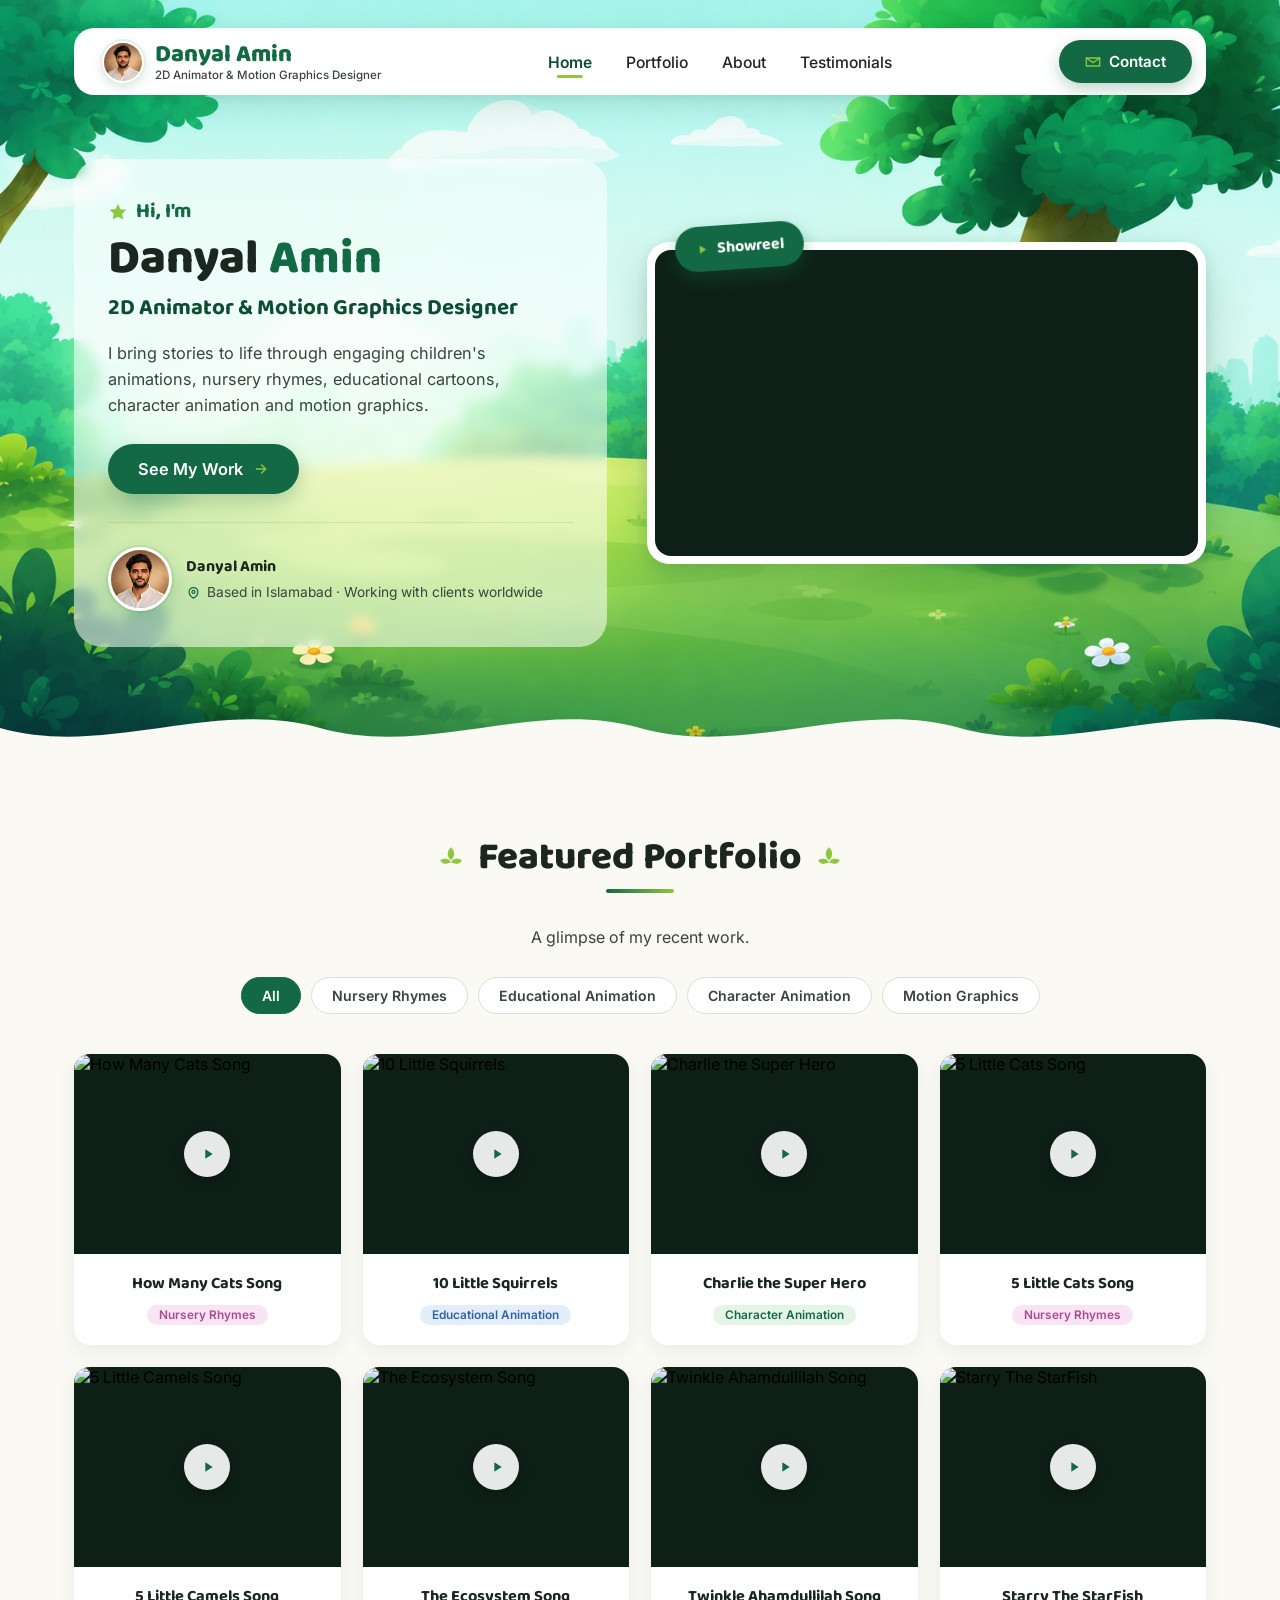
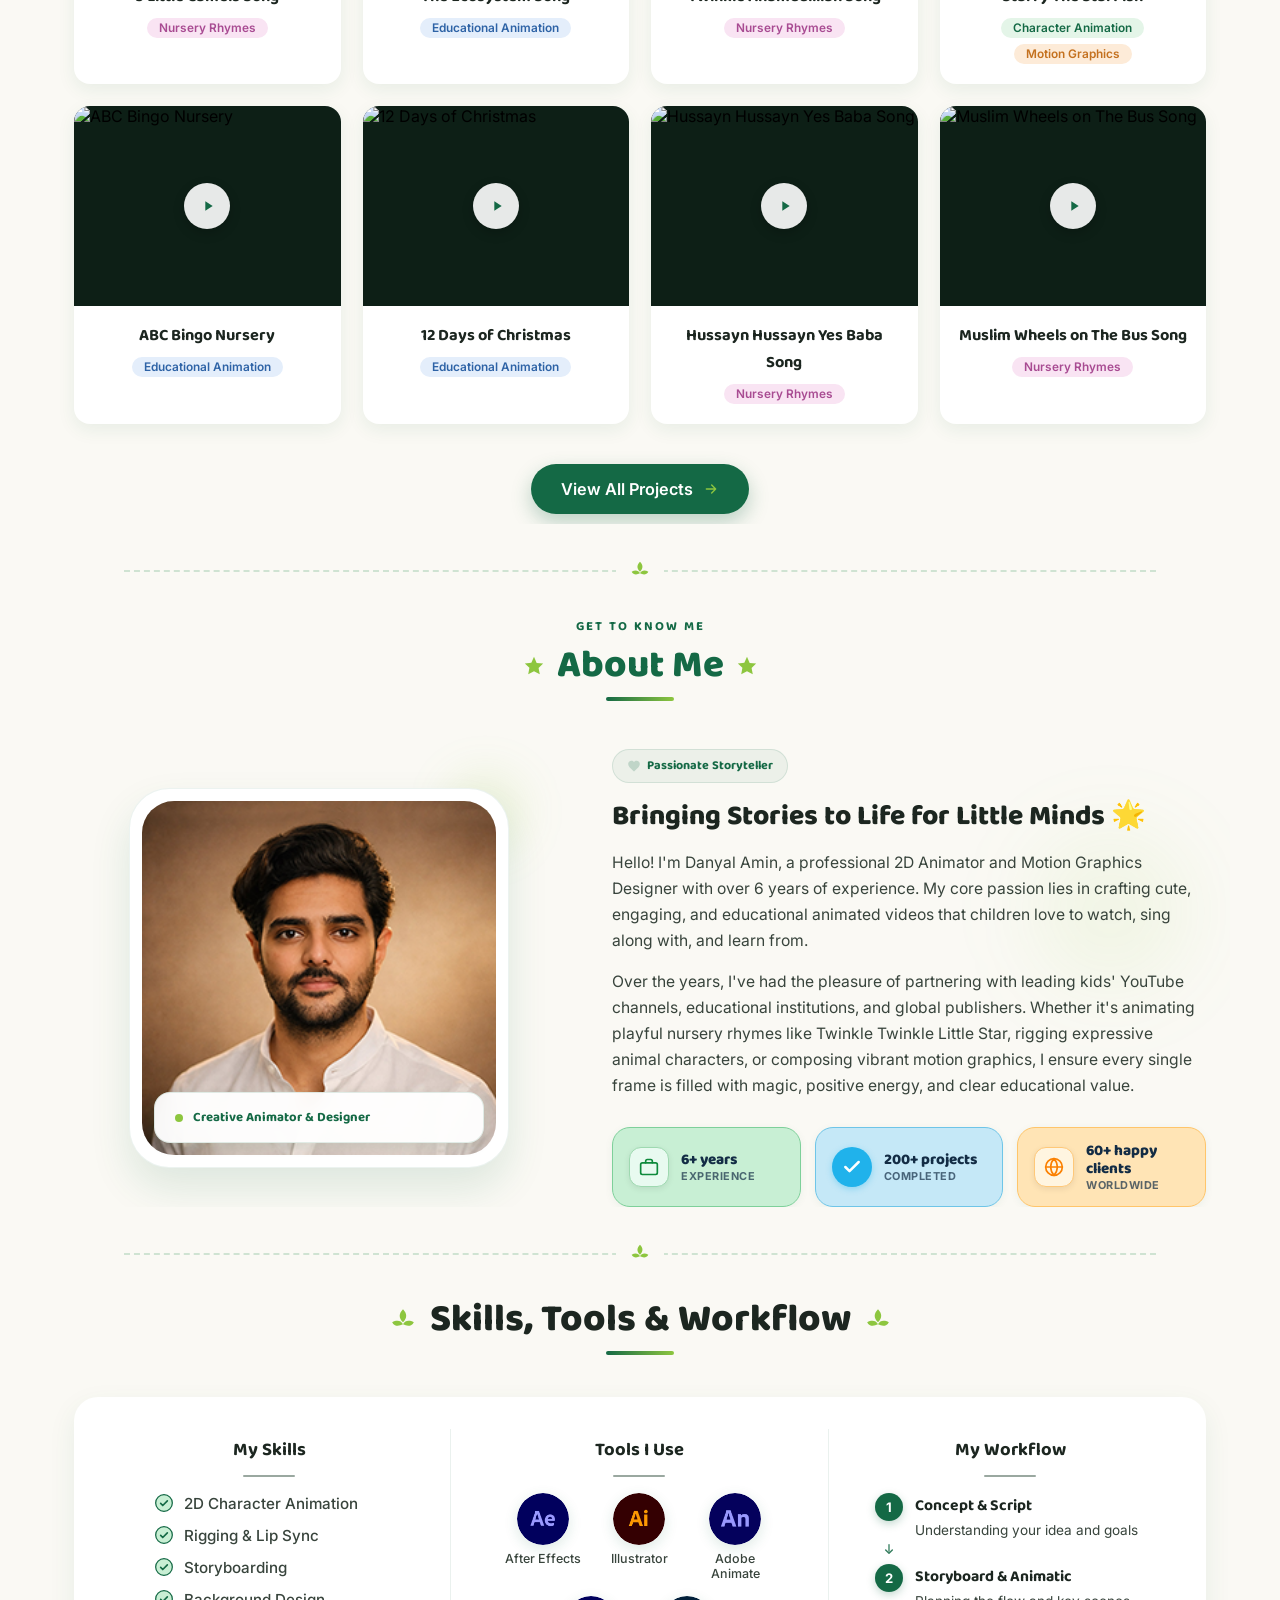
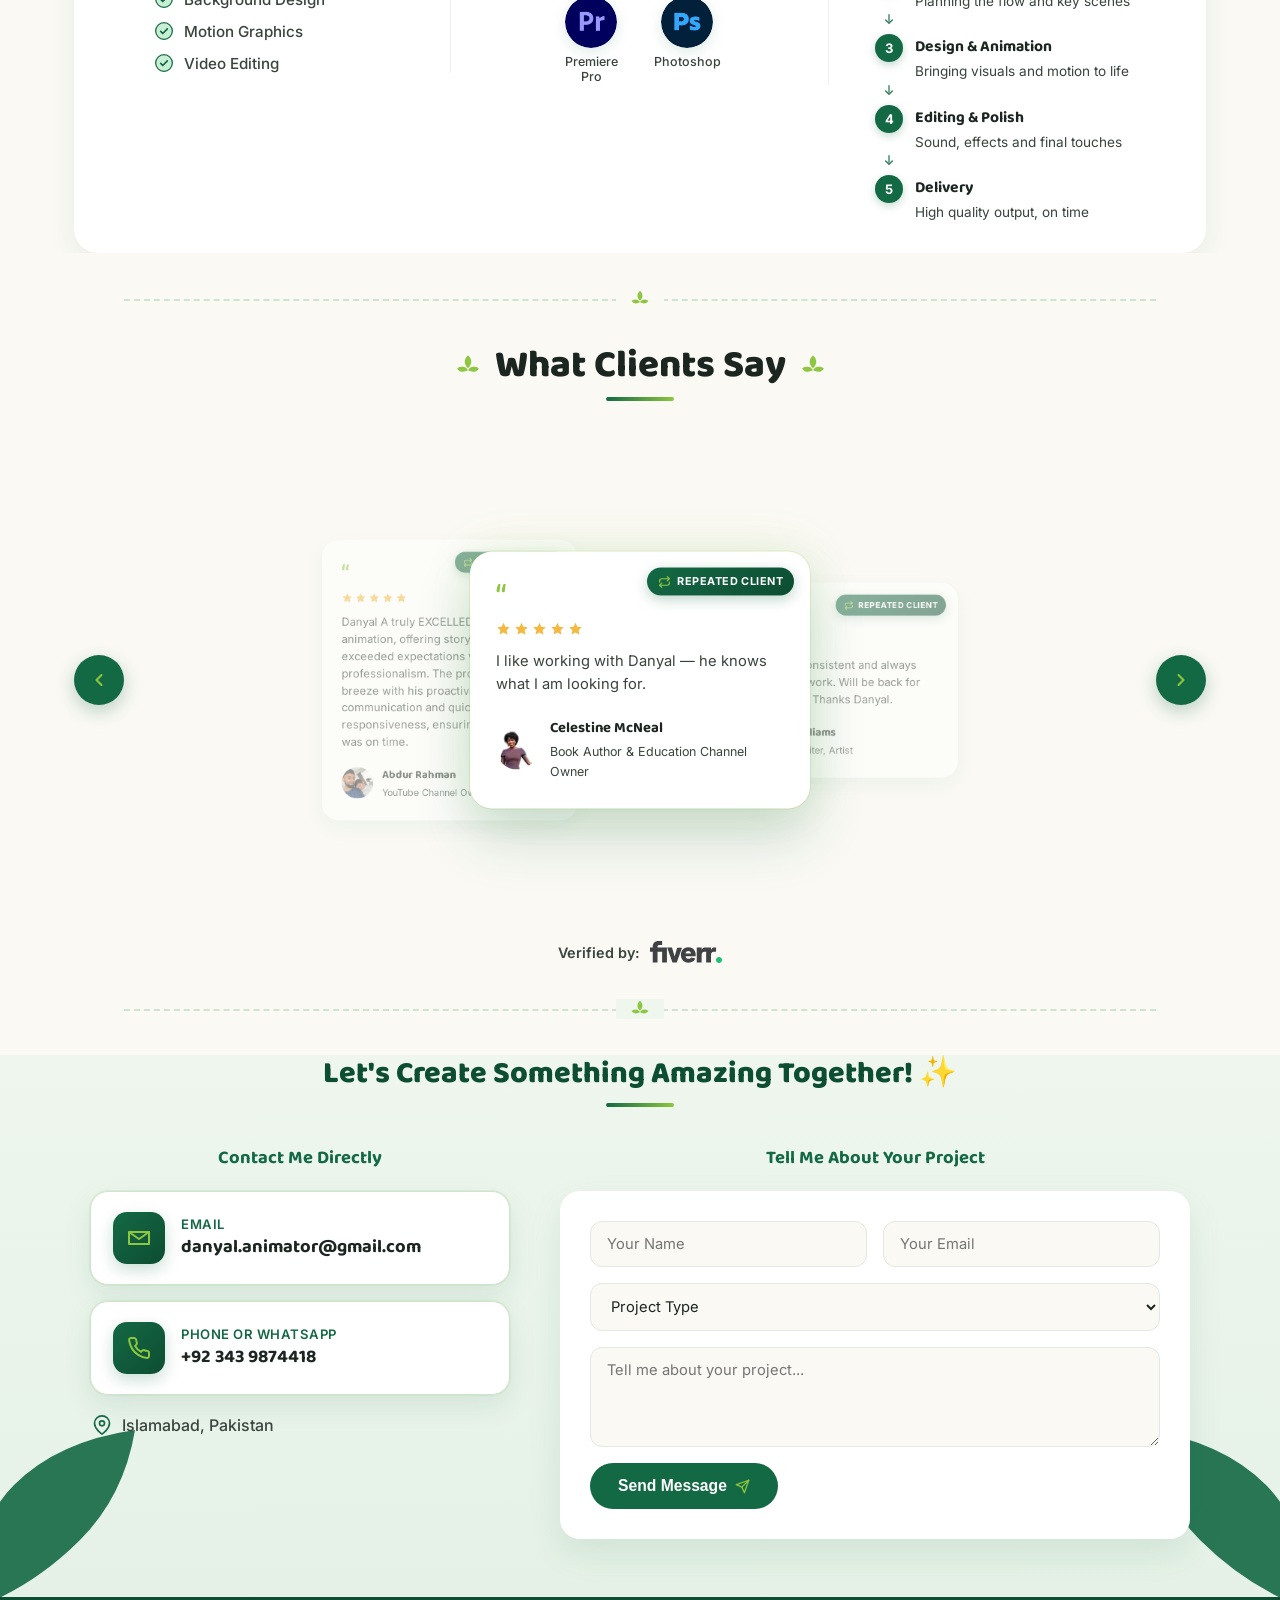
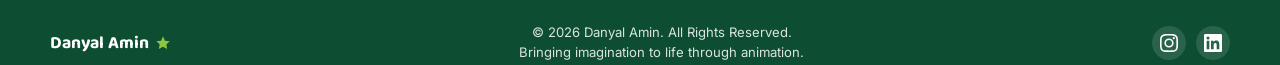
==== commit 3951d8c4: "Mobile portfolio: 2 columns and max 8 featured videos; desktop unchanged." ====
--- a/index.html
+++ b/index.html
@@ -1803,25 +1803,26 @@
     .filter-pills { gap: 7px; margin-bottom: 24px; }
     .filter-pill { font-size: 0.74rem; padding: 7px 12px; }
 
+    /* Mobile only: 2 cards per row (desktop/tablet layout unchanged) */
     .portfolio-grid {
-      grid-template-columns: repeat(3, 1fr);
-      gap: 8px;
+      grid-template-columns: repeat(2, 1fr);
+      gap: 12px;
       margin-bottom: 28px;
     }
     .portfolio-card { border-radius: 10px; }
     .portfolio-card:hover { transform: none; }
-    .portfolio-info { padding: 7px 4px 9px; }
+    .portfolio-info { padding: 8px 6px 10px; }
     .portfolio-title {
-      font-size: 0.58rem;
-      margin-bottom: 3px;
-      line-height: 1.25;
+      font-size: 0.72rem;
+      margin-bottom: 4px;
+      line-height: 1.3;
       display: -webkit-box;
       -webkit-line-clamp: 2;
       -webkit-box-orient: vertical;
       overflow: hidden;
     }
     .portfolio-tag {
-      font-size: 0.5rem;
+      font-size: 0.58rem;
       padding: 2px 5px;
       max-width: 100%;
       overflow: hidden;
@@ -2731,6 +2732,12 @@
       applyPortfolioFilter(typeof activePortfolioFilter !== 'undefined' ? activePortfolioFilter : 'All');
     };
     let activePortfolioFilter = 'All';
+    /** Mobile home portfolio: 2-col layout + max 8 videos (desktop unchanged). */
+    const MOBILE_PORTFOLIO_MQ = window.matchMedia('(max-width: 560px)');
+    const MOBILE_HOME_PORTFOLIO_LIMIT = 8;
+    function isMobileHomePortfolio() {
+      return MOBILE_PORTFOLIO_MQ.matches;
+    }
     function applyPortfolioFilter(filterName) {
       const filter = filterName || 'All';
       activePortfolioFilter = filter;
@@ -2738,18 +2745,36 @@
       filterPills.forEach(pill => {
         pill.classList.toggle('active', pill.dataset.filter === filter);
       });
+      // Admin mode always shows full set so content can be edited
+      const limitMobile =
+        isMobileHomePortfolio() &&
+        !document.body.classList.contains('cms-admin-active');
       let visibleCount = 0;
+      let mobileShown = 0;
       portfolioCards.forEach(card => {
         const categories = (card.dataset.cat || '').split('|');
-        const show = filter === 'All'
+        let show = filter === 'All'
           ? card.dataset.featured === 'true'
           : categories.includes(filter);
+        if (show && limitMobile) {
+          if (mobileShown >= MOBILE_HOME_PORTFOLIO_LIMIT) show = false;
+          else mobileShown++;
+        }
         card.hidden = !show;
         if (show) visibleCount++;
       });
       if (portfolioNoResults) {
         portfolioNoResults.style.display = visibleCount === 0 ? 'block' : 'none';
       }
+    }
+    // Re-apply when crossing mobile breakpoint so desktop still shows all featured
+    function onMobilePortfolioMqChange() {
+      applyPortfolioFilter(activePortfolioFilter);
+    }
+    if (MOBILE_PORTFOLIO_MQ.addEventListener) {
+      MOBILE_PORTFOLIO_MQ.addEventListener('change', onMobilePortfolioMqChange);
+    } else if (MOBILE_PORTFOLIO_MQ.addListener) {
+      MOBILE_PORTFOLIO_MQ.addListener(onMobilePortfolioMqChange);
     }
 
     function getPortfolioFilterFromHash() {
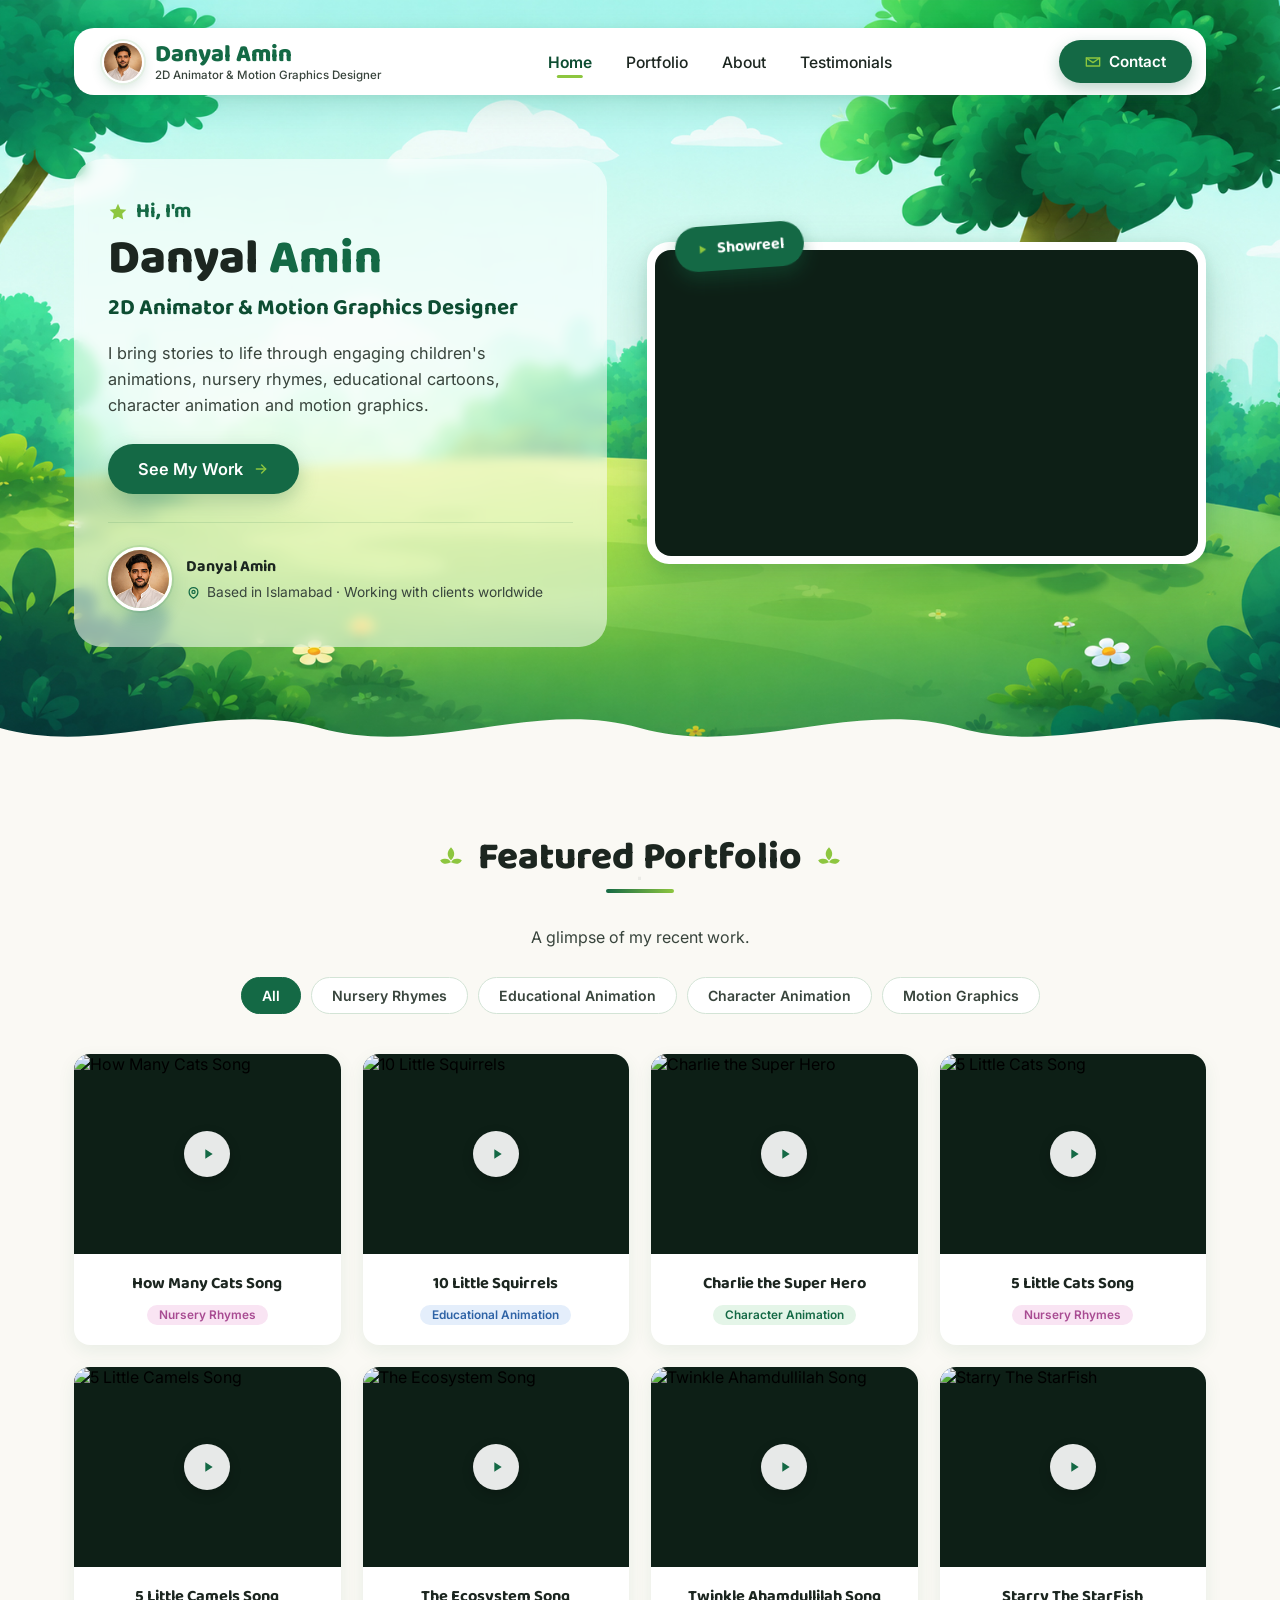
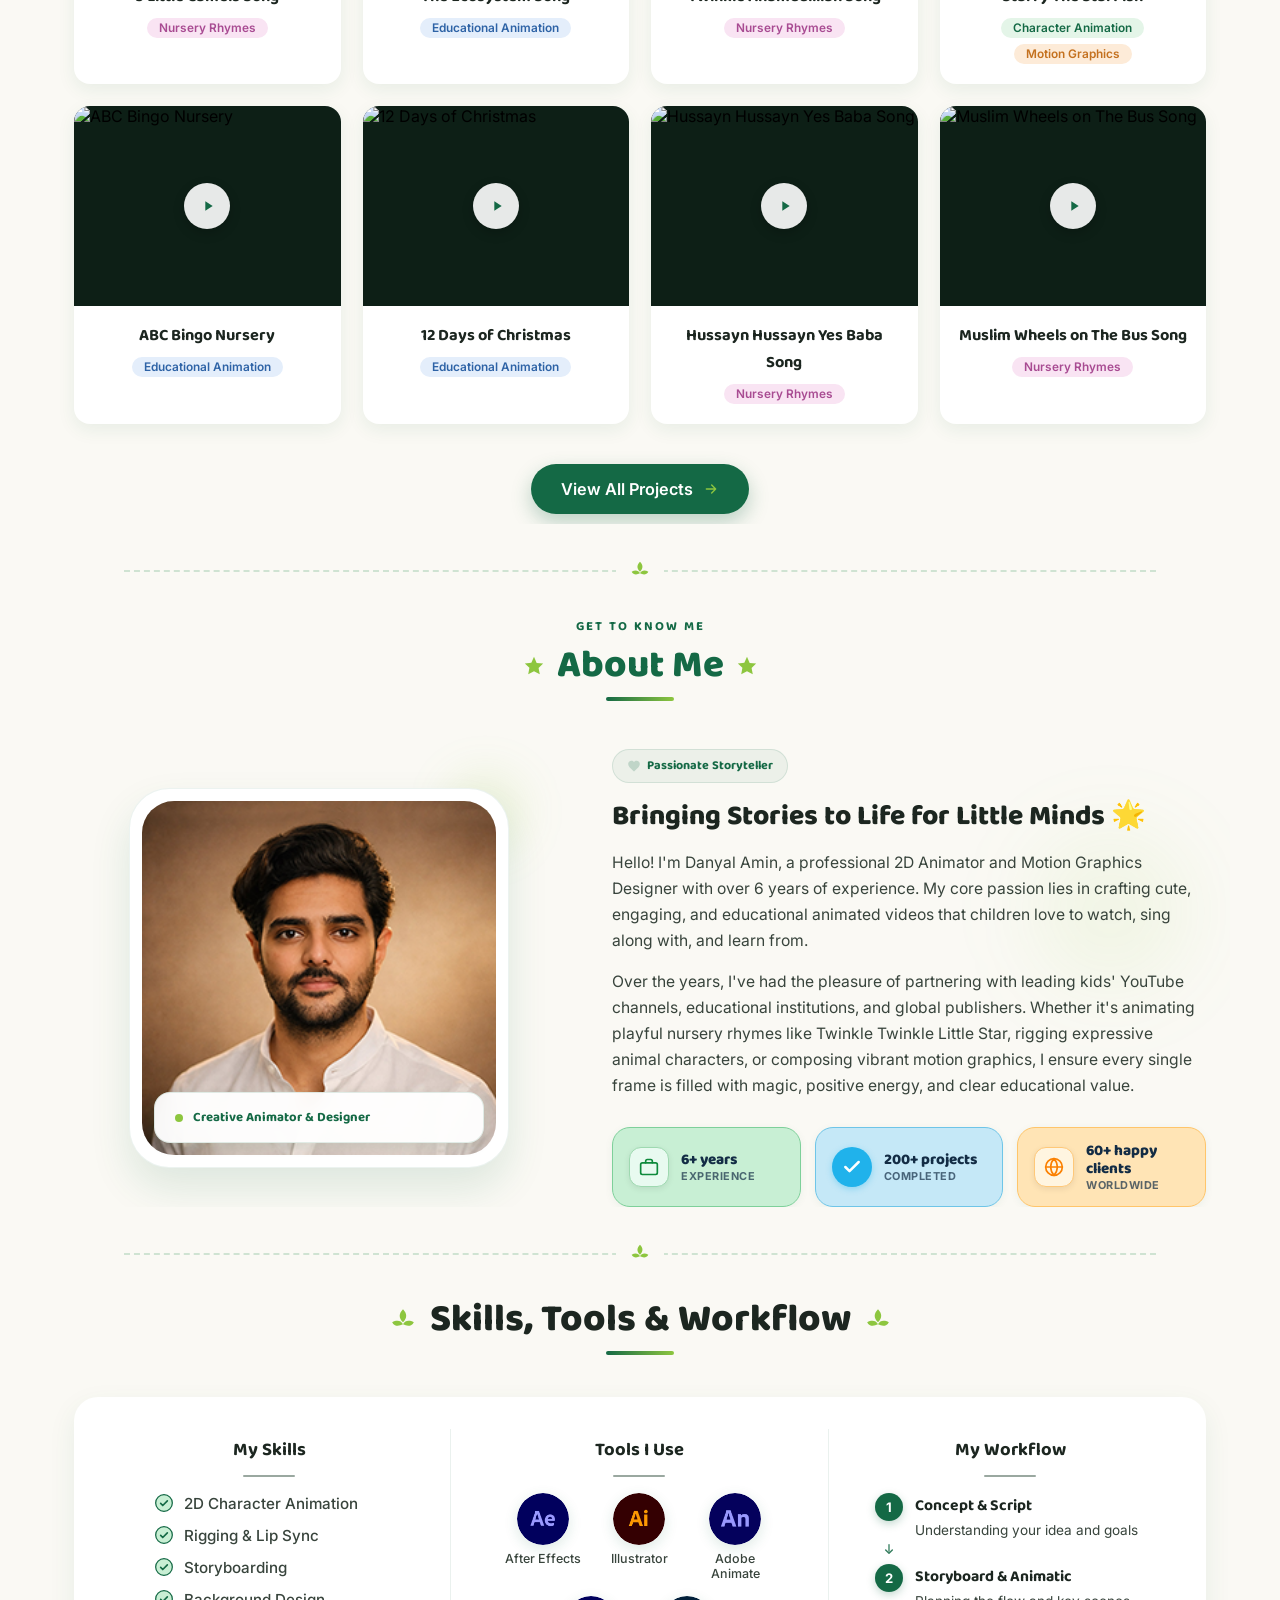
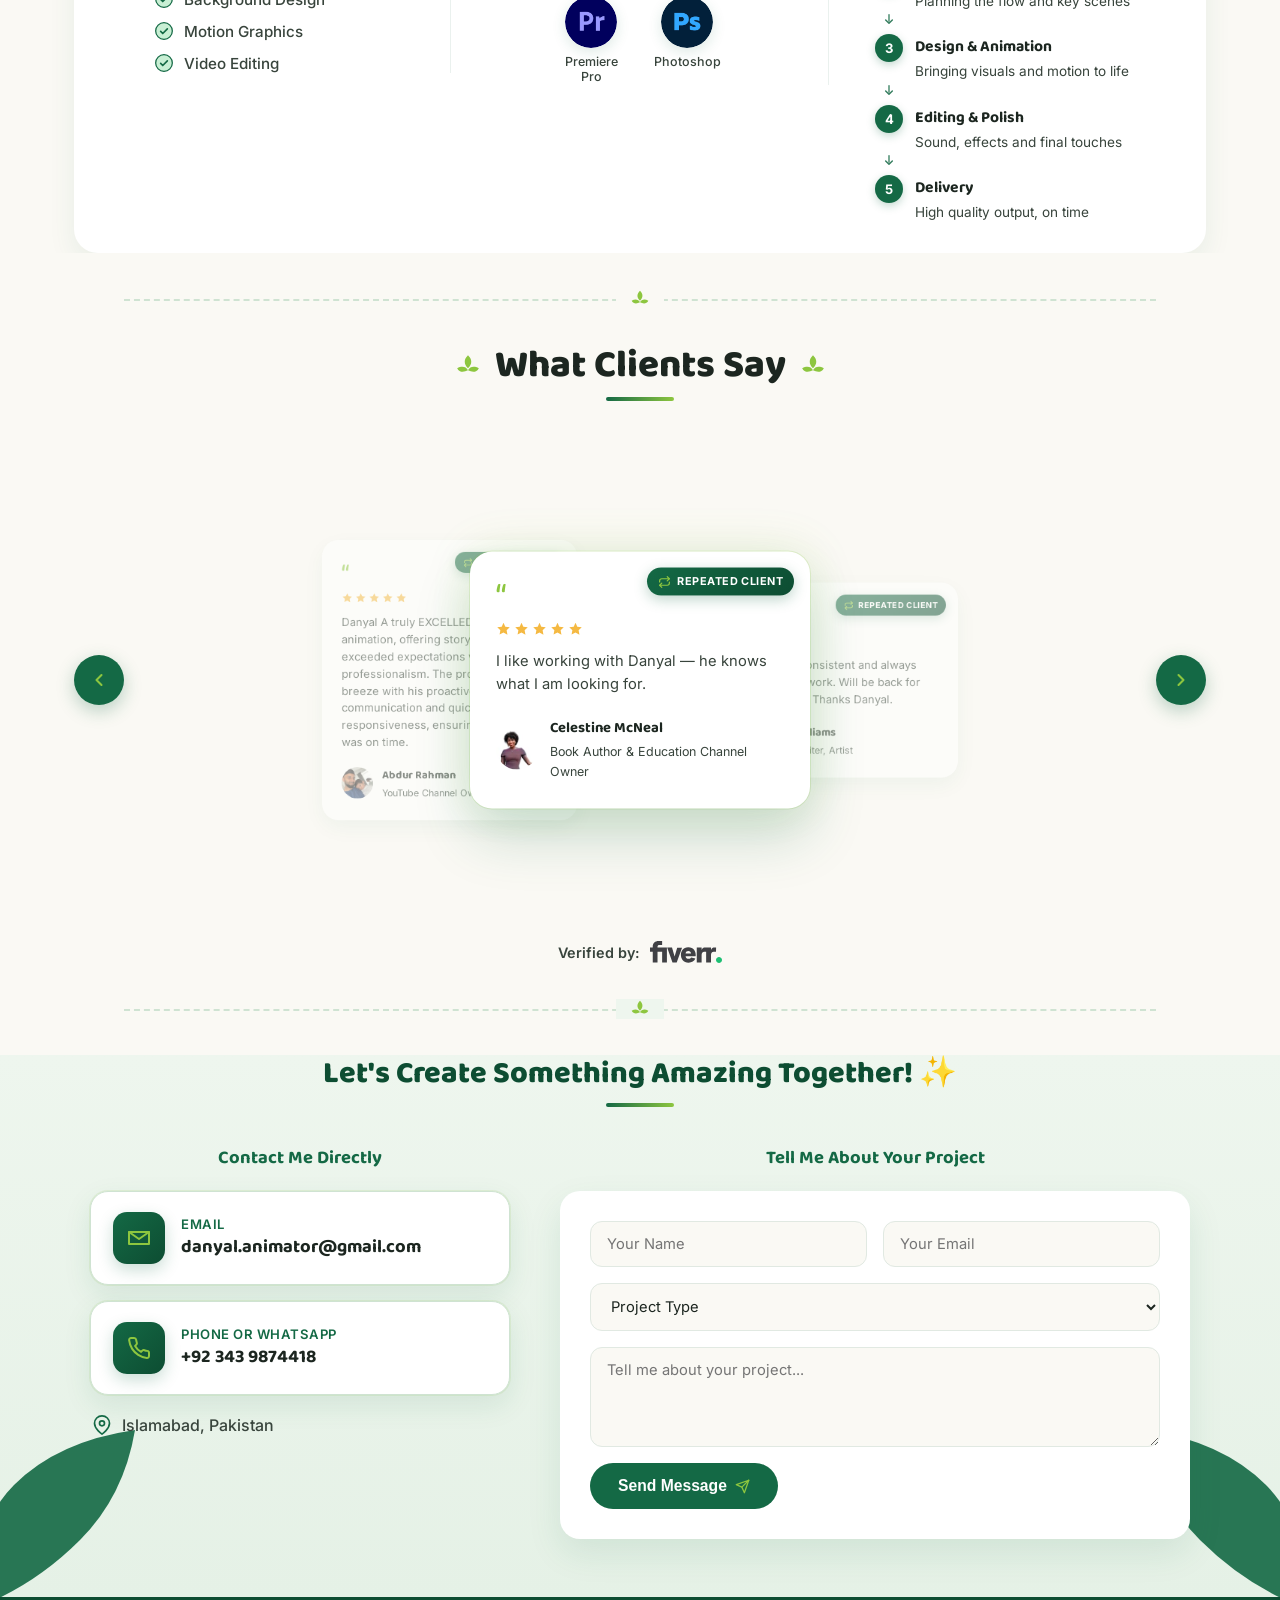
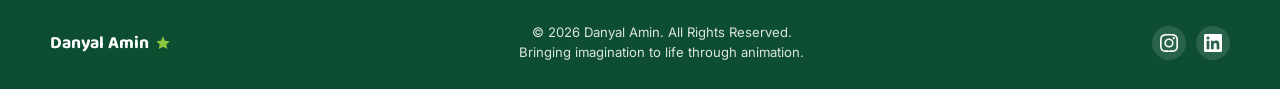
==== commit 01b27a12: "Keep Content Manager fully editable on All Projects. Persist admin session across Home and All Proje" ====
--- a/index.html
+++ b/index.html
@@ -2635,6 +2635,8 @@
       });
     }
     function openVideoModal(el) {
+      // Content Manager edit/delete buttons set this so the video modal does not open
+      if (window.__cmsIgnoreClick) return;
       const url = el.dataset.video || '';
       const projectTitle = el.dataset.title || el.querySelector('.portfolio-title, .ptitle')?.textContent?.trim() || '';
       const cat = el.dataset.cat || '';
--- a/css/admin-cms.css
+++ b/css/admin-cms.css
@@ -7,7 +7,50 @@
   padding-top: 118px;
 }
 
-/* Nav Content Manager button (shown only with ?admin) */
+/* Subtle footer entry — nearly invisible mark only the owner knows about */
+.cms-stealth-entry {
+  position: fixed;
+  bottom: 10px;
+  left: 50%;
+  transform: translateX(-50%);
+  z-index: 10020;
+  width: 28px;
+  height: 22px;
+  padding: 0;
+  margin: 0;
+  border: none;
+  border-radius: 999px;
+  background: transparent;
+  color: rgba(28, 38, 32, 0.18);
+  font-size: 1.35rem;
+  font-weight: 700;
+  line-height: 1;
+  letter-spacing: 0;
+  cursor: pointer;
+  opacity: 0.35;
+  transition: opacity 0.2s ease, color 0.2s ease, background 0.2s ease;
+  -webkit-tap-highlight-color: transparent;
+  user-select: none;
+}
+.cms-stealth-entry:hover,
+.cms-stealth-entry:focus-visible {
+  opacity: 0.7;
+  color: rgba(20, 105, 69, 0.45);
+  background: rgba(227, 240, 228, 0.35);
+  outline: none;
+}
+.cms-stealth-entry.cms-stealth-hidden {
+  display: none !important;
+}
+/* Keep above mobile home indicator without fighting the toast */
+@media (max-width: 640px) {
+  .cms-stealth-entry {
+    bottom: 8px;
+    opacity: 0.28;
+  }
+}
+
+/* Nav Content Manager button (shown only with ?admin or after unlock) */
 .cms-manager-btn {
   display: none !important;
   align-items: center;
@@ -285,7 +328,7 @@
 }
 .cms-auth-error.show { display: block; }
 
-/* Inline admin controls on portfolio cards */
+/* Inline admin controls on portfolio cards (home + all-projects) */
 .portfolio-card,
 .pcard {
   position: relative;
@@ -295,30 +338,50 @@
   position: absolute;
   top: 8px;
   right: 8px;
-  z-index: 5;
+  z-index: 40;
   gap: 6px;
-}
-body.cms-admin-active .cms-card-controls {
-  display: flex;
+  pointer-events: auto;
+}
+/* Must win over page styles on both Home and All Projects */
+body.cms-admin-active .cms-card-controls,
+body.cms-admin-active .portfolio-card > .cms-card-controls,
+body.cms-admin-active .pcard > .cms-card-controls {
+  display: flex !important;
+  visibility: visible !important;
+  opacity: 1 !important;
+}
+/* Keep edit/delete above thumbnails even with overflow:hidden cards */
+body.cms-admin-active .portfolio-card .cms-card-controls,
+body.cms-admin-active .pcard .cms-card-controls {
+  z-index: 40;
+}
+/* All Projects page: keep add button visible above the grid */
+body[data-page="all"].cms-admin-active .cms-add-project-wrap {
+  display: block !important;
+  margin: 0 0 18px;
 }
 .cms-card-controls button {
   border: none;
   border-radius: 999px;
-  width: 32px;
-  height: 32px;
-  font-size: 0.85rem;
-  cursor: pointer;
-  box-shadow: 0 4px 12px rgba(0,0,0,0.2);
+  width: 34px;
+  height: 34px;
+  font-size: 0.9rem;
+  cursor: pointer;
+  box-shadow: 0 4px 14px rgba(0,0,0,0.28);
+  pointer-events: auto;
+  position: relative;
+  z-index: 41;
 }
 .cms-card-controls .cms-edit { background: #8DC63F; }
 .cms-card-controls .cms-del { background: #e85d4c; color: #fff; }
+.cms-card-controls button:hover { transform: scale(1.08); }
 
 .cms-add-project-wrap {
   display: none;
   text-align: center;
   margin: 8px 0 20px;
 }
-body.cms-admin-active .cms-add-project-wrap { display: block; }
+body.cms-admin-active .cms-add-project-wrap { display: block !important; }
 .cms-add-project-btn {
   border: 2px dashed #146945;
   background: #E3F0E4;
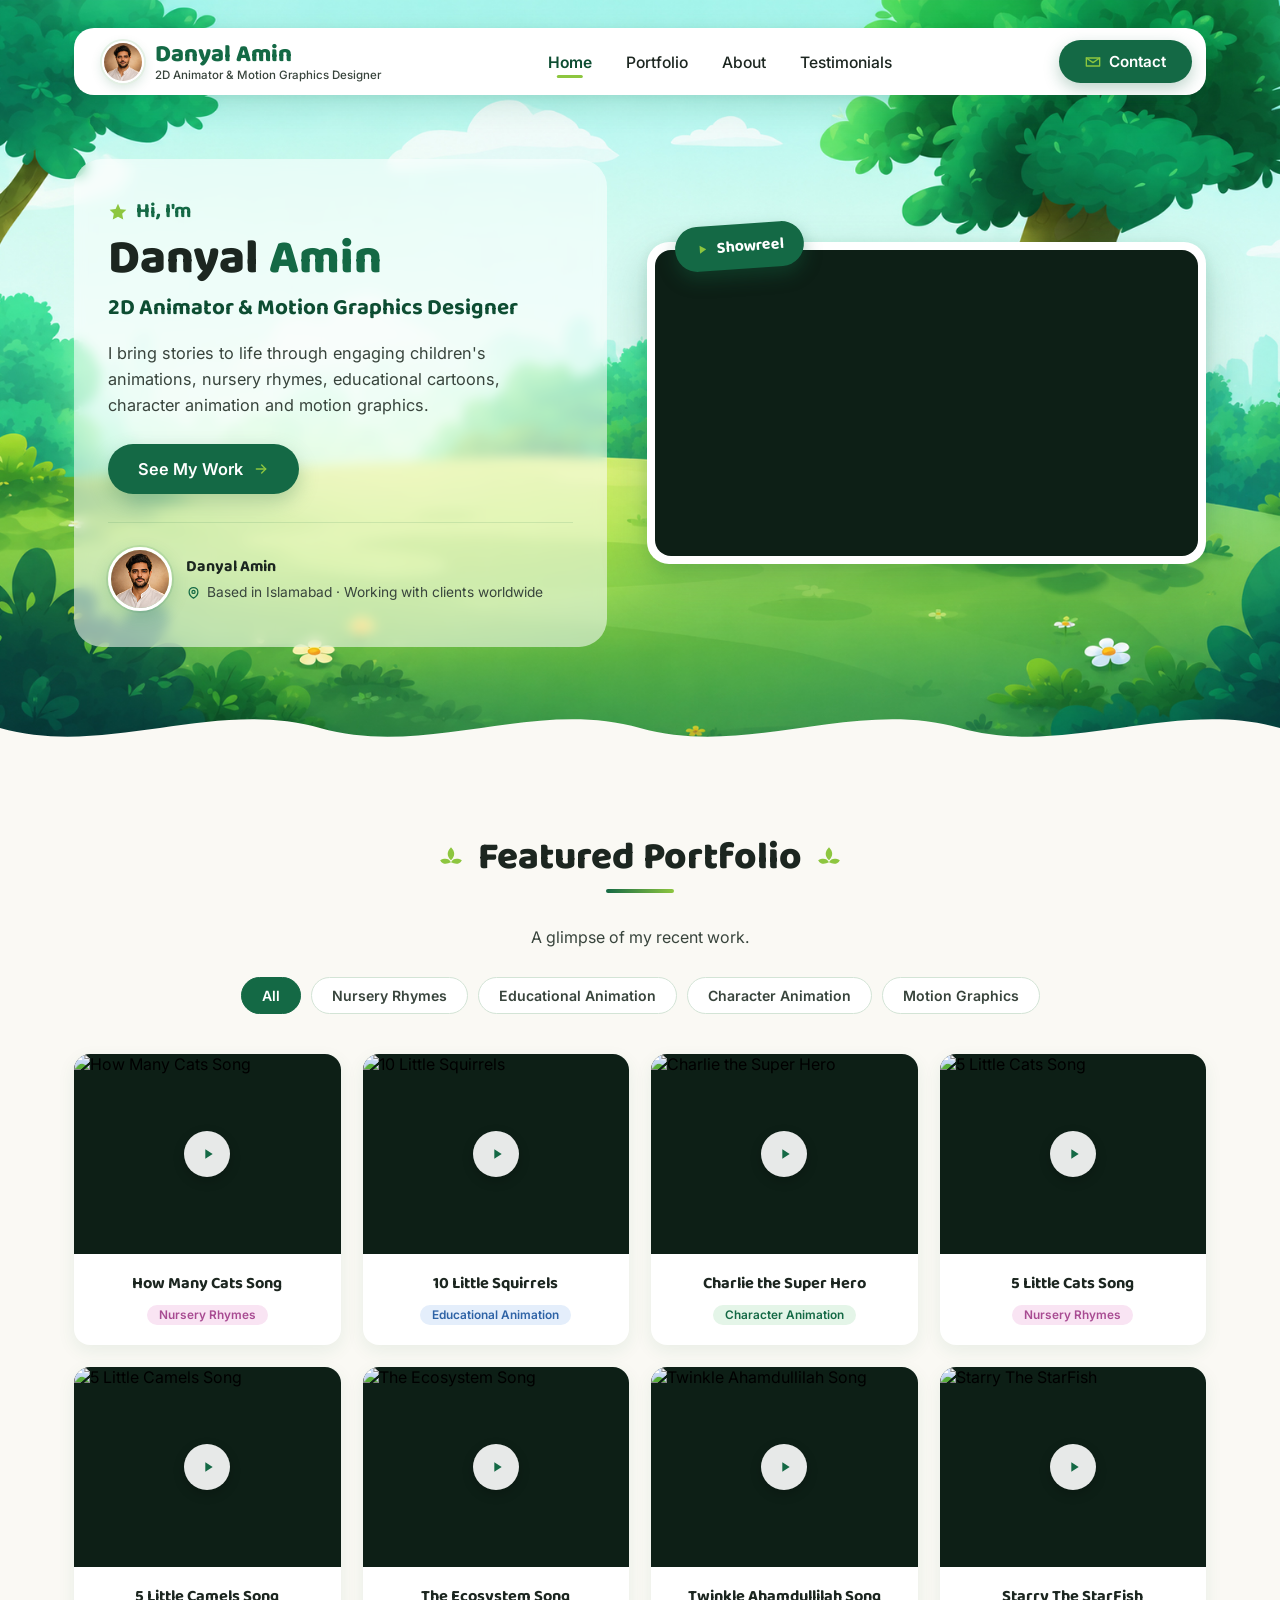
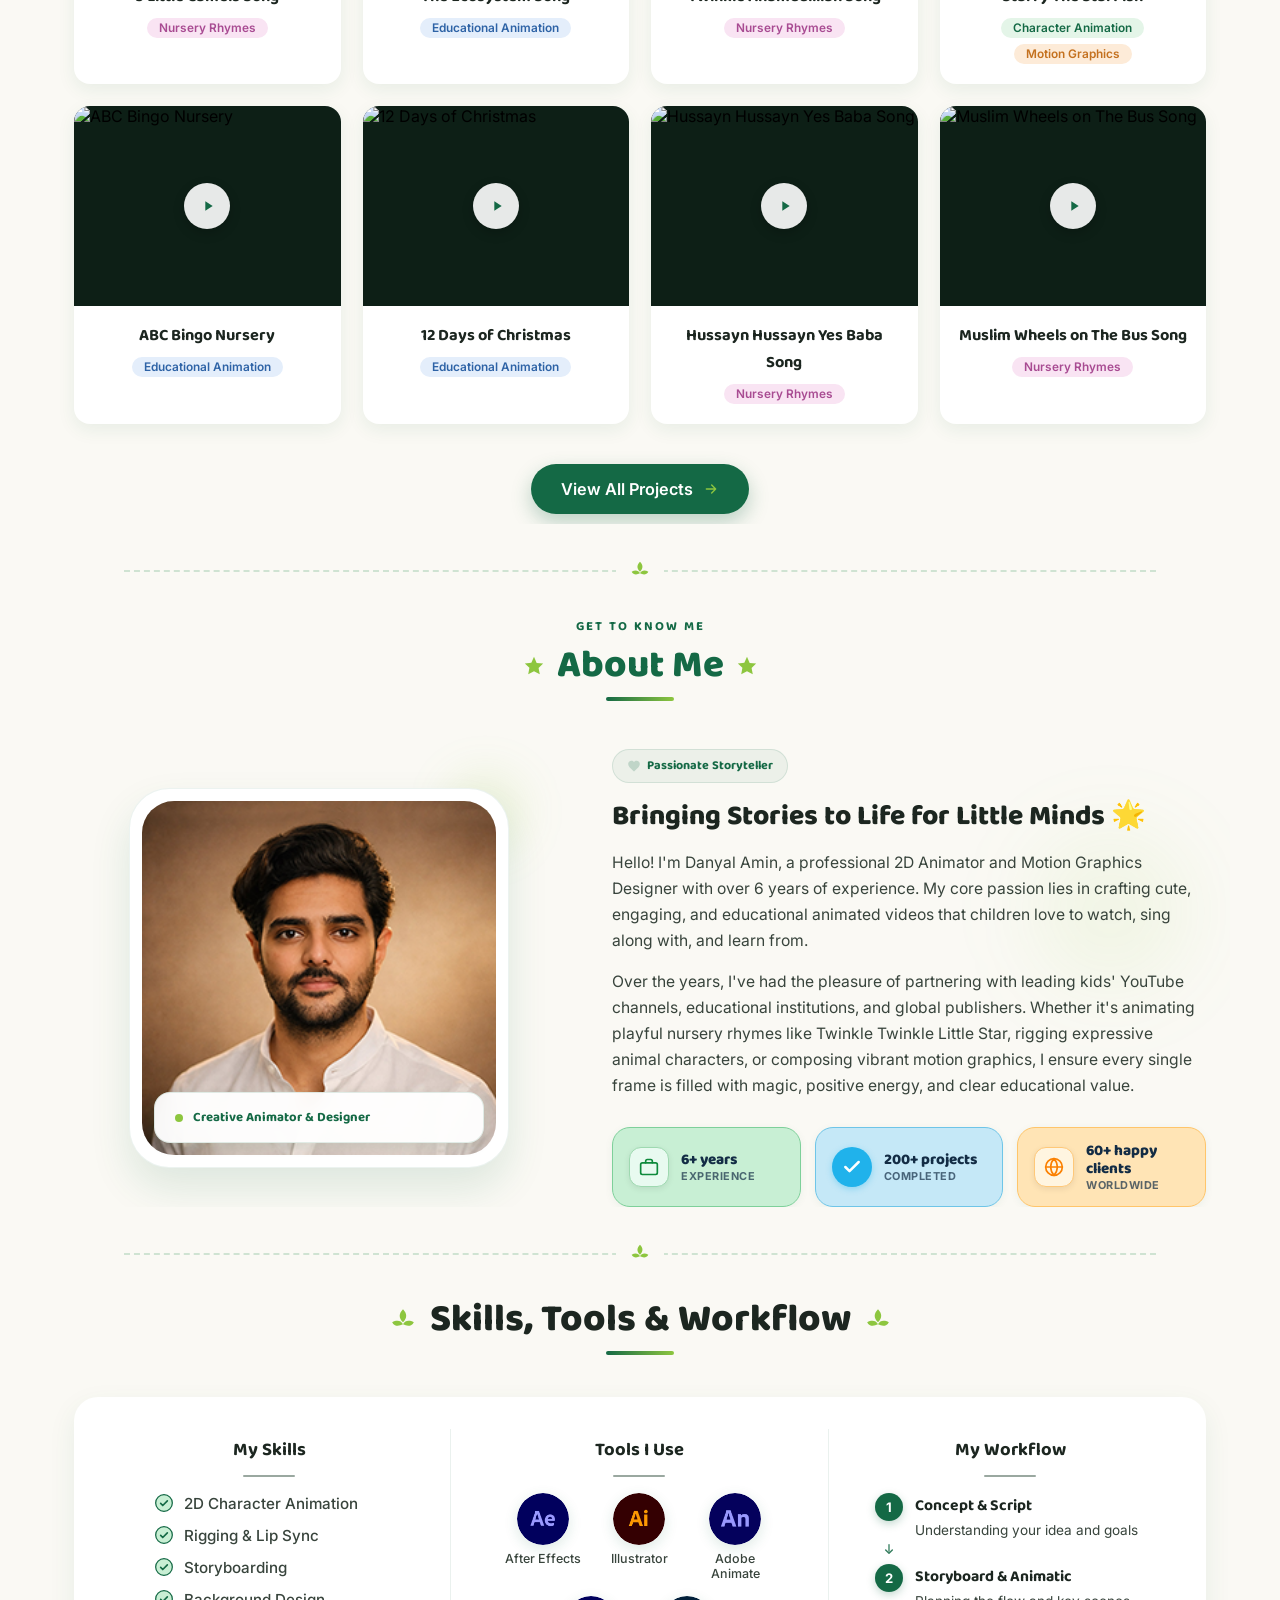
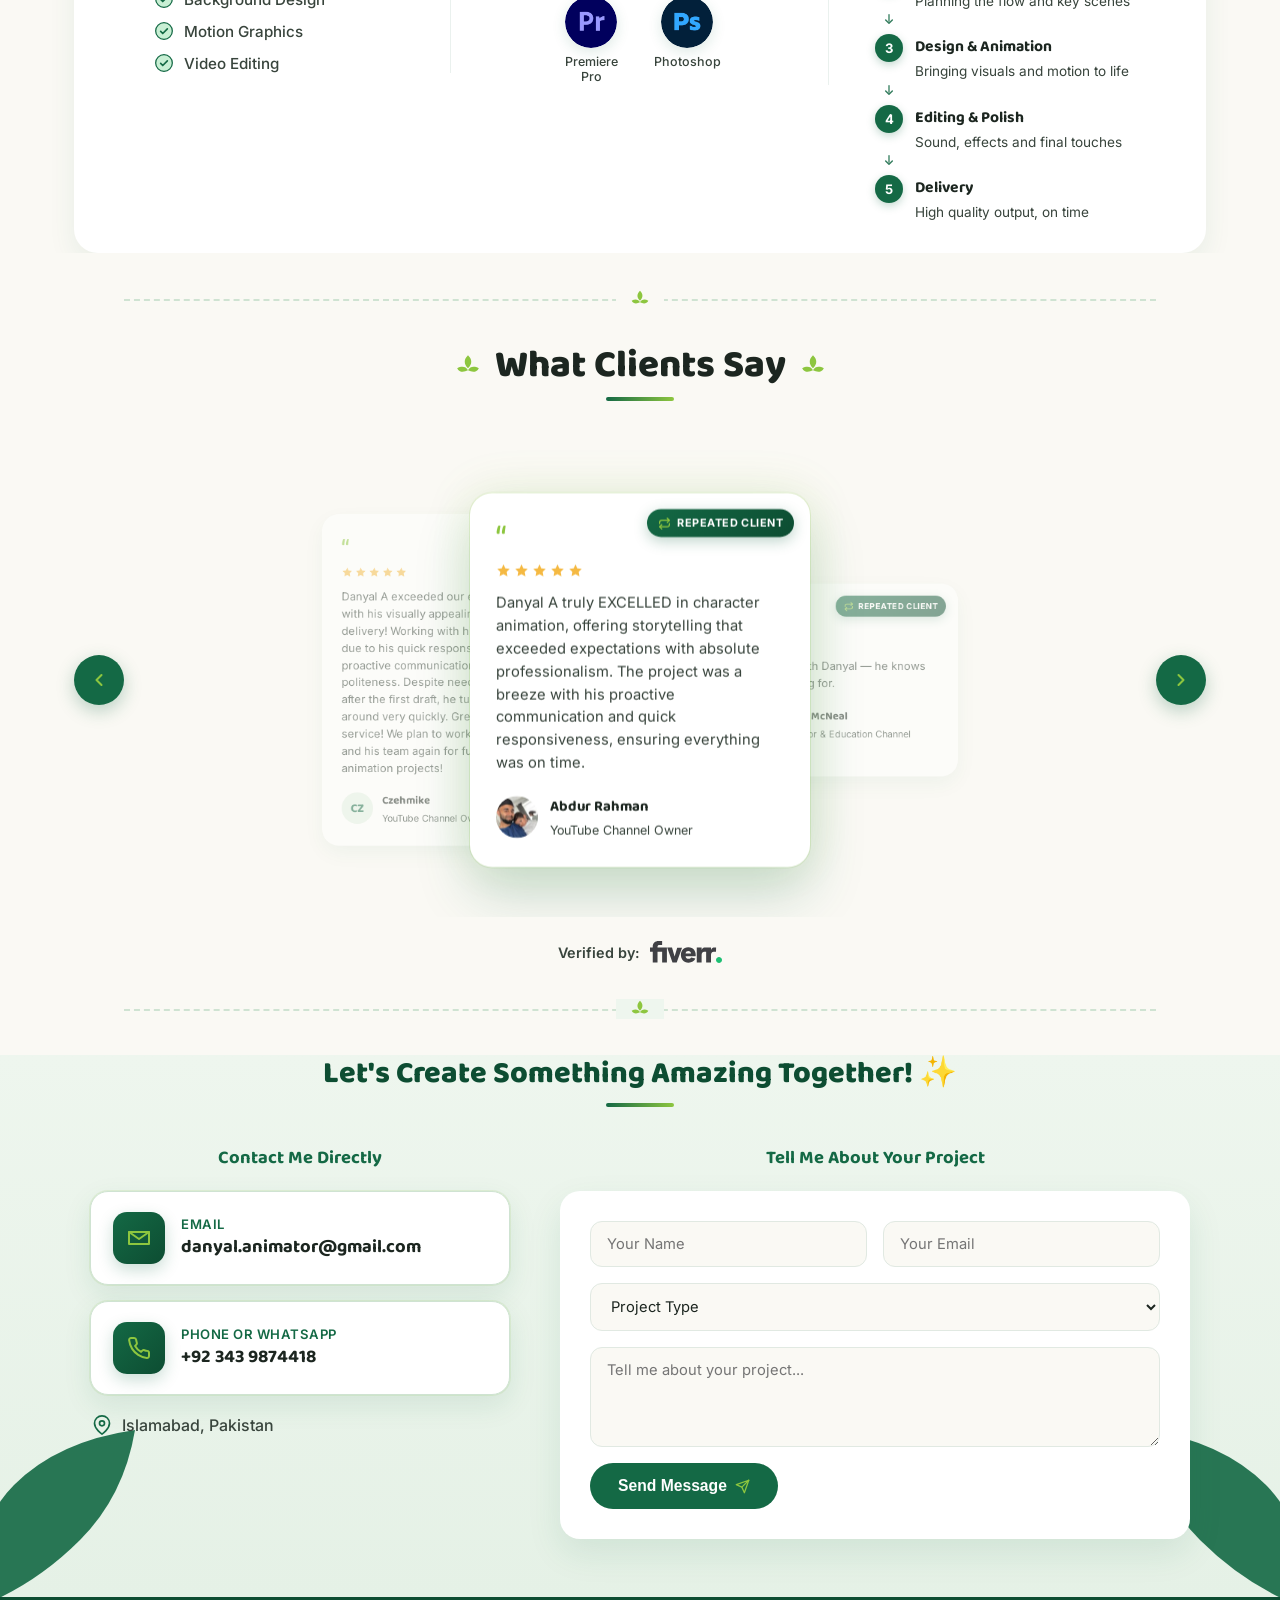
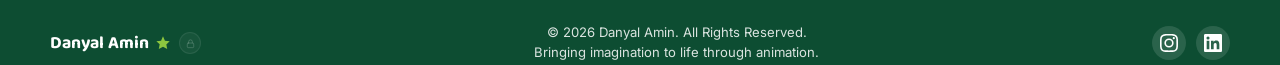
==== commit 480be480: "Place Content Manager lock button beside the footer star. Moves the soft lock control into the foote" ====
--- a/index.html
+++ b/index.html
@@ -1715,7 +1715,8 @@
     align-items: center;
     gap: 6px;
   }
-  .footer-logo svg { width: 16px; height: 16px; fill: var(--lime); }
+  .footer-logo > svg,
+  .footer-logo .footer-star { width: 16px; height: 16px; fill: var(--lime); flex-shrink: 0; }
   .footer-copy { font-size: 0.82rem; text-align: center; line-height: 1.5; }
   .footer-socials { display: flex; gap: 10px; }
   .footer-socials a {
@@ -2489,7 +2490,8 @@
     <div class="footer-inner">
       <div class="footer-logo">
         Danyal Amin
-        <svg viewBox="0 0 24 24"><path d="M12 2l2.9 6.6L22 9.3l-5 4.8 1.3 7-6.3-3.5L5.7 21l1.3-7-5-4.8 7.1-0.7z"/></svg>
+        <svg class="footer-star" viewBox="0 0 24 24" aria-hidden="true"><path d="M12 2l2.9 6.6L22 9.3l-5 4.8 1.3 7-6.3-3.5L5.7 21l1.3-7-5-4.8 7.1-0.7z"/></svg>
+        <!-- Content Manager entry is injected here (right of star) by admin-cms.js -->
       </div>
       <div class="footer-copy">
         © 2025 Danyal Amin. All Rights Reserved.<br>
--- a/css/admin-cms.css
+++ b/css/admin-cms.css
@@ -7,47 +7,83 @@
   padding-top: 118px;
 }
 
-/* Subtle footer entry — nearly invisible mark only the owner knows about */
+/*
+ * Subtle admin entry — sits in the footer bar next to “Danyal Amin” + star
+ * (immediately to the right of the star). Soft/light so visitors barely notice it.
+ * Opens passcode → Content Manager. ?admin still works as a backup.
+ */
+.footer-logo {
+  /* ensure star + lock sit on one row with the name */
+  flex-wrap: nowrap;
+}
 .cms-stealth-entry {
+  position: relative;
+  flex: 0 0 auto;
+  width: 22px;
+  height: 22px;
+  margin: 0 0 0 2px;
+  padding: 0;
+  display: inline-flex;
+  align-items: center;
+  justify-content: center;
+  border: 1px solid rgba(255, 255, 255, 0.14);
+  border-radius: 999px;
+  background: rgba(255, 255, 255, 0.08);
+  color: rgba(255, 255, 255, 0.38);
+  box-shadow: none;
+  cursor: pointer;
+  opacity: 0.55;
+  transform: none;
+  transition: opacity 0.2s ease, color 0.2s ease, background 0.2s ease,
+    border-color 0.2s ease, transform 0.15s ease;
+  -webkit-tap-highlight-color: transparent;
+  user-select: none;
+  vertical-align: middle;
+  line-height: 0;
+}
+.cms-stealth-entry svg {
+  width: 11px;
+  height: 11px;
+  stroke: currentColor;
+  fill: none;
+  stroke-width: 1.85;
+  stroke-linecap: round;
+  stroke-linejoin: round;
+  pointer-events: none;
+}
+.cms-stealth-entry:hover,
+.cms-stealth-entry:focus-visible {
+  opacity: 0.95;
+  color: rgba(255, 255, 255, 0.85);
+  background: rgba(141, 198, 63, 0.22);
+  border-color: rgba(141, 198, 63, 0.45);
+  transform: scale(1.06);
+  outline: none;
+}
+.cms-stealth-entry:active {
+  transform: scale(0.96);
+}
+.cms-stealth-entry.cms-stealth-hidden {
+  display: none !important;
+}
+/* Fallback only if a page has no footer logo */
+.cms-stealth-entry.cms-stealth-fixed {
   position: fixed;
-  bottom: 10px;
+  bottom: 14px;
   left: 50%;
   transform: translateX(-50%);
   z-index: 10020;
-  width: 28px;
-  height: 22px;
-  padding: 0;
+  width: 34px;
+  height: 34px;
   margin: 0;
-  border: none;
-  border-radius: 999px;
-  background: transparent;
-  color: rgba(28, 38, 32, 0.18);
-  font-size: 1.35rem;
-  font-weight: 700;
-  line-height: 1;
-  letter-spacing: 0;
-  cursor: pointer;
-  opacity: 0.35;
-  transition: opacity 0.2s ease, color 0.2s ease, background 0.2s ease;
-  -webkit-tap-highlight-color: transparent;
-  user-select: none;
-}
-.cms-stealth-entry:hover,
-.cms-stealth-entry:focus-visible {
-  opacity: 0.7;
-  color: rgba(20, 105, 69, 0.45);
-  background: rgba(227, 240, 228, 0.35);
-  outline: none;
-}
-.cms-stealth-entry.cms-stealth-hidden {
-  display: none !important;
-}
-/* Keep above mobile home indicator without fighting the toast */
-@media (max-width: 640px) {
-  .cms-stealth-entry {
-    bottom: 8px;
-    opacity: 0.28;
-  }
+  opacity: 0.42;
+  border-color: rgba(20, 105, 69, 0.12);
+  background: rgba(250, 249, 244, 0.42);
+  color: rgba(20, 105, 69, 0.35);
+}
+.cms-stealth-entry.cms-stealth-fixed:hover,
+.cms-stealth-entry.cms-stealth-fixed:focus-visible {
+  transform: translateX(-50%) scale(1.06);
 }
 
 /* Nav Content Manager button (shown only with ?admin or after unlock) */
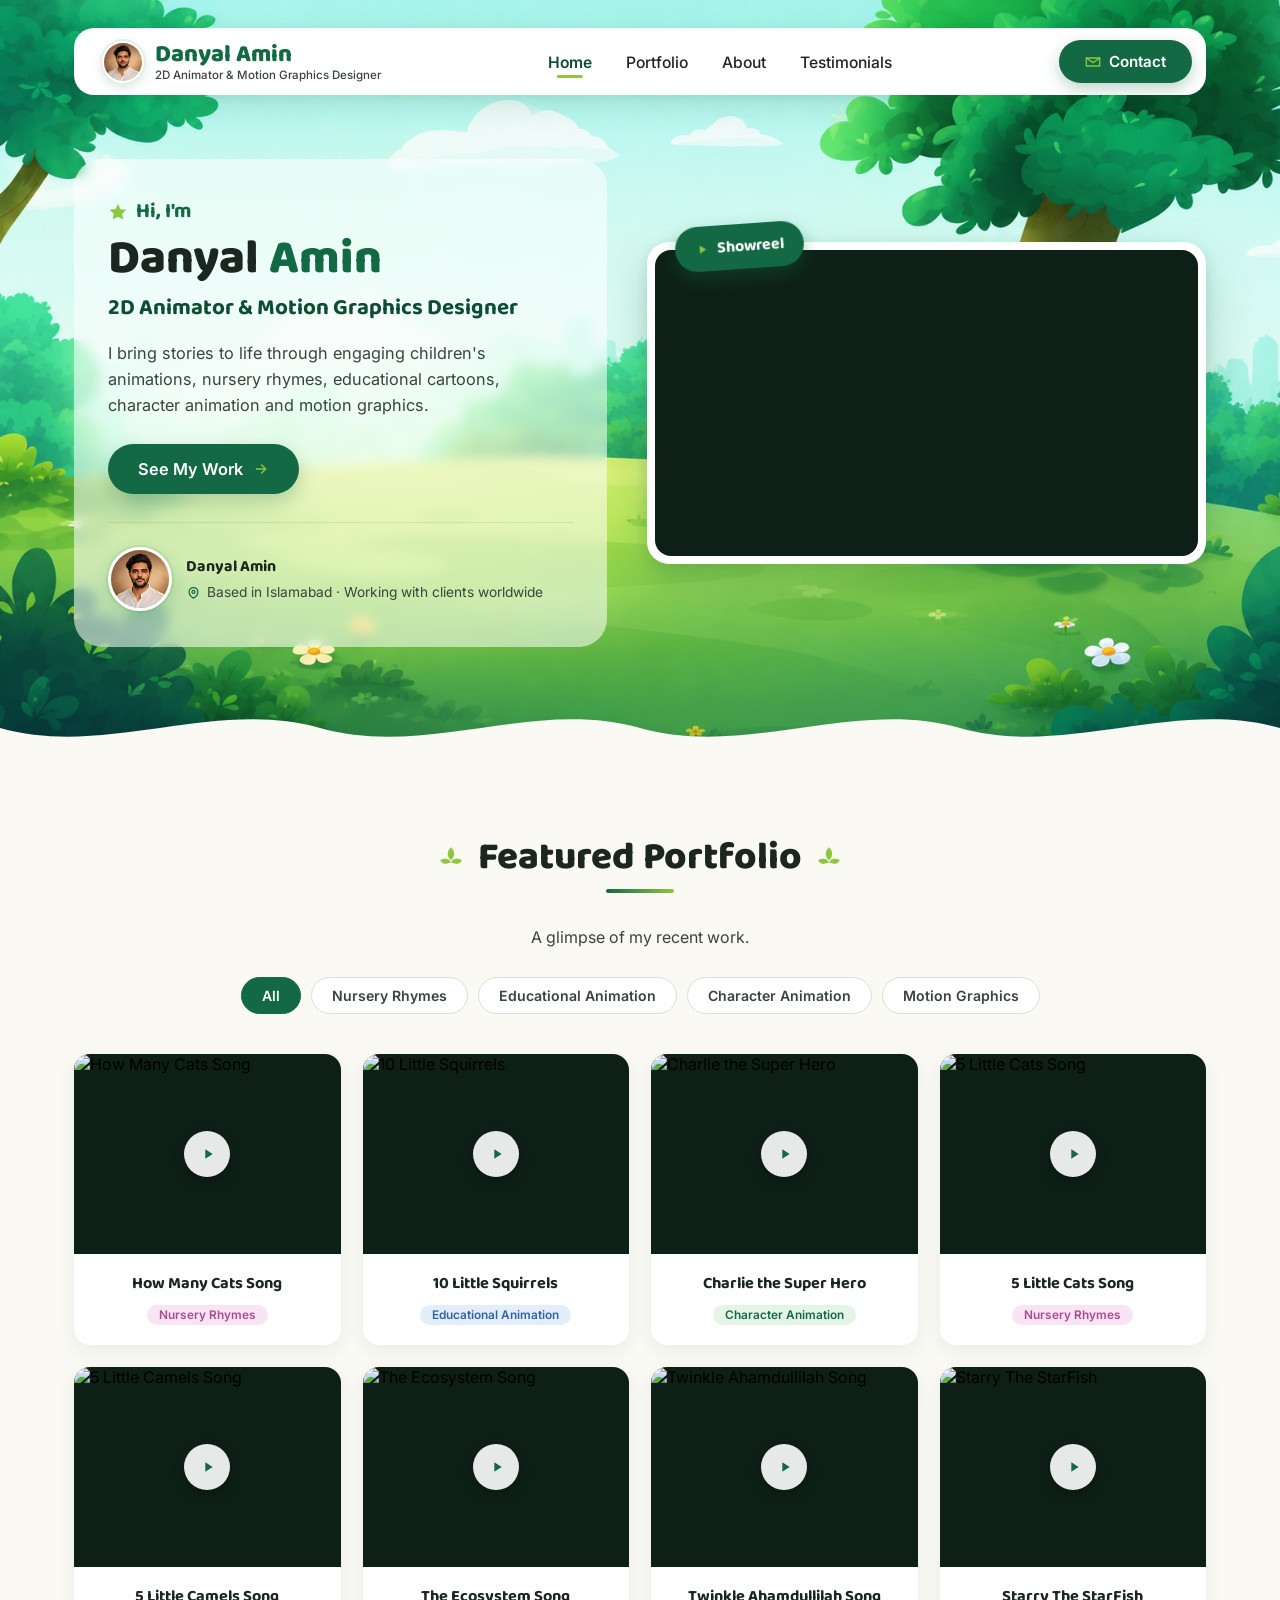
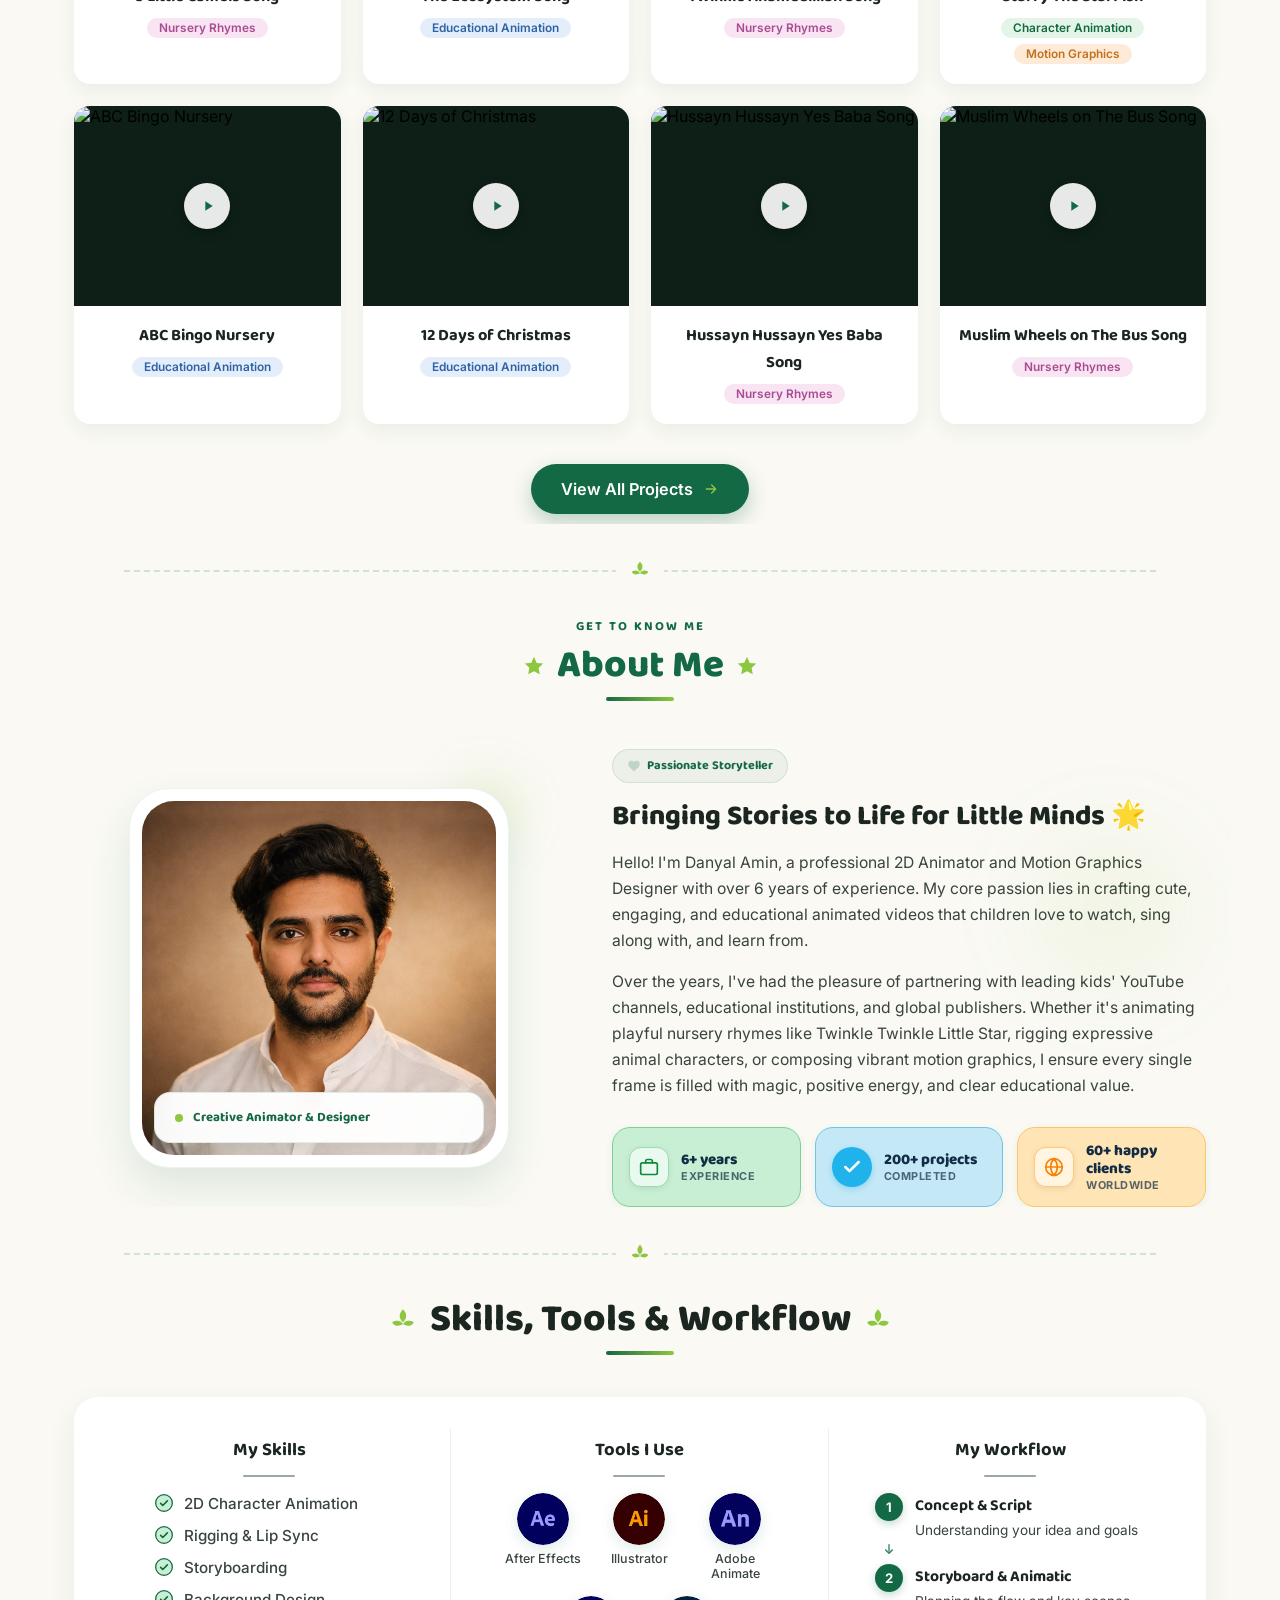
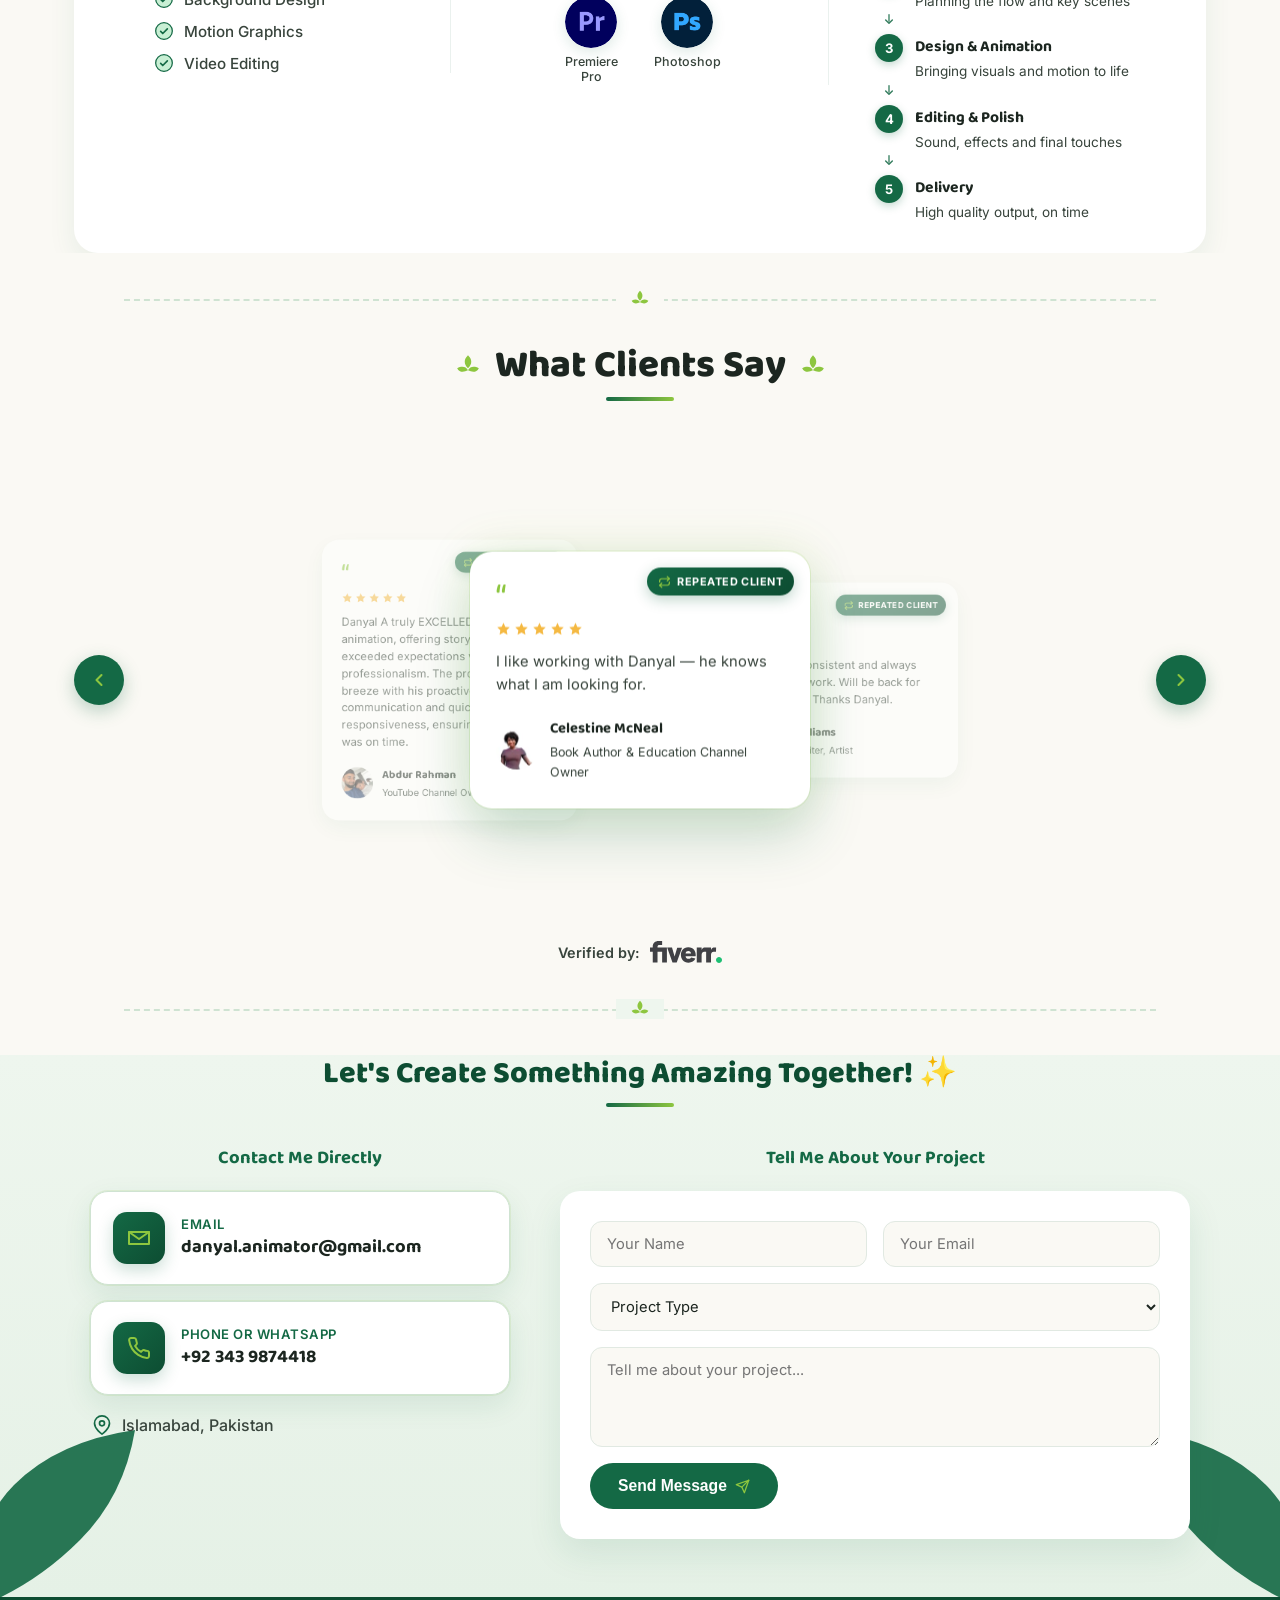
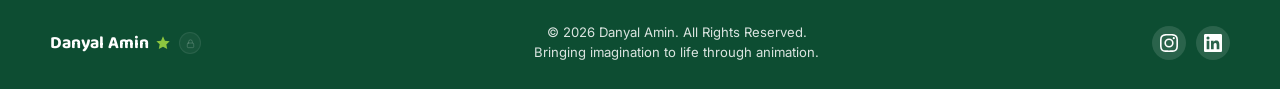
==== commit 1fa094e9: "Use JPG portrait and ship Ponytail maintenance cleanup. Swap About portrait to Assets/danyal-portrai" ====
--- a/index.html
+++ b/index.html
@@ -39,7 +39,7 @@
   "@type": "Person",
   "name": "Danyal Amin",
   "url": "https://danyalamin.art/",
-  "image": "https://danyalamin.art/Assets/danyal-portrait.svg",
+  "image": "https://danyalamin.art/Assets/danyal-portrait.jpg",
   "jobTitle": "2D Animator & Motion Graphics Designer",
   "description": "2D animator & motion designer creating engaging character animation, explainer videos, motion graphics, and educational animations for brands and creators.",
   "email": "mailto:danyal.animator@gmail.com",
@@ -2020,7 +2020,7 @@
       <div class="about-portrait-wrap">
         <div class="about-portrait-glow"></div>
         <div class="about-portrait-frame">
-          <img src="Assets/danyal-portrait.svg" alt="Danyal Amin — 2D Animator &amp; Motion Graphics Designer">
+          <img src="Assets/danyal-portrait.jpg" alt="Danyal Amin — 2D Animator &amp; Motion Graphics Designer">
           <div class="about-portrait-label">
             <span class="dot"></span>
             <span>Creative Animator &amp; Designer</span>
@@ -2561,154 +2561,7 @@
   </div>
 
   <script>
-    const TAG_CLASS_MAP = {
-      'Nursery Rhymes': 'tag-nursery',
-      'Educational Animation': 'tag-edu',
-      'Character Animation': 'tag-character',
-      'Motion Graphics': 'tag-motion'
-    };
-    const TOOL_BASE = 'Assets/';
-    const TOOL_DEFS = {
-      illustrator: { name: 'Illustrator', file: 'Illustrator.svg' },
-      aftereffects: { name: 'After Effects', file: 'After effects.svg' },
-      photoshop: { name: 'Photoshop', file: 'Photoshop.svg' },
-      animate: { name: 'Adobe Animate', file: 'animate.svg' },
-      premiere: { name: 'Premiere Pro', file: 'Premier Pro.svg' }
-    };
-    const CATEGORY_TOOLS = {
-      'Nursery Rhymes': ['illustrator', 'aftereffects'],
-      'Educational Animation': ['photoshop', 'illustrator', 'aftereffects'],
-      'Character Animation': ['animate', 'aftereffects', 'illustrator'],
-      'Motion Graphics': ['aftereffects', 'illustrator', 'premiere', 'photoshop']
-    };
-    const TOOL_ORDER = ['illustrator', 'photoshop', 'animate', 'aftereffects', 'premiere'];
-    const CATEGORY_PROCESS = {
-      'Nursery Rhymes': ['Concept', 'Character design', 'Song-synced animation', 'Polish'],
-      'Educational Animation': ['Learning goal', 'Clear visuals', 'Animate & teach', 'Final polish'],
-      'Character Animation': ['Character design', 'Acting & timing', 'Animation', 'Polish'],
-      'Motion Graphics': ['Concept', 'Design assets', 'Motion design', 'Edit & deliver']
-    };
-    const CATEGORY_CASE_FALLBACK = {
-      'Nursery Rhymes': {
-        goal: 'Create a fun, musical kids animation that is easy to sing and watch again.',
-        result: 'A hand-picked highlight from the complete nursery rhyme, made for a quick portfolio look.'
-      },
-      'Educational Animation': {
-        goal: 'Explain an idea simply so children learn while staying entertained.',
-        result: 'A teaching-focused cut from the longer educational film — clear, friendly, and memorable.'
-      },
-      'Character Animation': {
-        goal: 'Bring a character to life with personality, timing, and expressive motion.',
-        result: 'A performance-led extract from the full character film, where acting and timing do the talking.'
-      },
-      'Motion Graphics': {
-        goal: 'Communicate the message with dynamic design, motion, and visual clarity.',
-        result: 'A design-forward beat from the complete motion graphics video — clean craft in a quick view.'
-      }
-    };
-
-    function toolsForCategories(categories) {
-      const keys = new Set();
-      categories.forEach(cat => { (CATEGORY_TOOLS[cat] || []).forEach(k => keys.add(k)); });
-      return TOOL_ORDER.filter(k => keys.has(k)).map(k => TOOL_DEFS[k]);
-    }
-    function primaryCategory(categories) {
-      return categories[0] || 'Nursery Rhymes';
-    }
-    function processForCategories(categories) {
-      return CATEGORY_PROCESS[primaryCategory(categories)] || CATEGORY_PROCESS['Nursery Rhymes'];
-    }
-    function renderProcessSteps(steps) {
-      const wrap = document.getElementById('videoModalProcess');
-      if (!wrap) return;
-      wrap.innerHTML = '';
-      steps.forEach((step, i) => {
-        if (i > 0) {
-          const arrow = document.createElement('span');
-          arrow.className = 'video-modal-process-arrow';
-          arrow.setAttribute('aria-hidden', 'true');
-          arrow.textContent = '→';
-          wrap.appendChild(arrow);
-        }
-        const pill = document.createElement('span');
-        pill.className = 'video-modal-process-step';
-        pill.innerHTML = '<b>' + (i + 1) + '</b>' + step;
-        wrap.appendChild(pill);
-      });
-    }
-    function openVideoModal(el) {
-      // Content Manager edit/delete buttons set this so the video modal does not open
-      if (window.__cmsIgnoreClick) return;
-      const url = el.dataset.video || '';
-      const projectTitle = el.dataset.title || el.querySelector('.portfolio-title, .ptitle')?.textContent?.trim() || '';
-      const cat = el.dataset.cat || '';
-      const desc = el.dataset.desc || '';
-      const goal = el.dataset.goal || '';
-      const result = el.dataset.result || '';
-      const categories = cat.split('|').map(s => s.trim()).filter(Boolean);
-
-      const frame = document.getElementById('videoModalFrame');
-      const embedUrl = (typeof window.prepareVimeoEmbedUrl === 'function')
-        ? window.prepareVimeoEmbedUrl(url)
-        : url;
-      frame.src = embedUrl;
-      document.getElementById('videoModalTitle').textContent = projectTitle;
-      frame.title = projectTitle || 'Project video';
-      // Freeze on last frame — no Vimeo "More from…" end screen
-      if (typeof window.bindVimeoFreeze === 'function') {
-        setTimeout(function () { window.bindVimeoFreeze(frame); }, 80);
-      }
-
-      const tagsEl = document.getElementById('videoModalTags');
-      tagsEl.innerHTML = '';
-      const tagPrefix = document.body.dataset.page === 'all' ? 'ptag' : 'portfolio-tag';
-      categories.forEach(name => {
-        const span = document.createElement('span');
-        span.className = tagPrefix + ' ' + (TAG_CLASS_MAP[name] || 'tag-character');
-        span.textContent = name;
-        tagsEl.appendChild(span);
-      });
-
-      const descEl = document.getElementById('videoModalDesc');
-      descEl.textContent = desc;
-      descEl.style.display = desc ? 'block' : 'none';
-
-      const fb = CATEGORY_CASE_FALLBACK[primaryCategory(categories)] || CATEGORY_CASE_FALLBACK['Nursery Rhymes'];
-      document.getElementById('videoModalGoal').textContent = goal || fb.goal;
-      document.getElementById('videoModalResult').textContent = result || fb.result;
-      renderProcessSteps(processForCategories(categories));
-
-      const toolsWrap = document.getElementById('videoModalTools');
-      const toolsList = document.getElementById('videoModalToolsList');
-      const tools = toolsForCategories(categories);
-      toolsList.innerHTML = '';
-      if (tools.length) {
-        tools.forEach(tool => {
-          const item = document.createElement('span');
-          item.className = 'video-modal-tool';
-          item.innerHTML = '<img src="' + TOOL_BASE + tool.file + '" alt="' + tool.name + '" width="28" height="28"><span>' + tool.name + '</span>';
-          toolsList.appendChild(item);
-        });
-        toolsWrap.hidden = false;
-      } else {
-        toolsWrap.hidden = true;
-      }
-      document.getElementById('videoModalOverlay').classList.add('open');
-      document.body.classList.add('modal-open');
-    }
-    function closeVideoModal() {
-      document.getElementById('videoModalOverlay').classList.remove('open');
-      const frame = document.getElementById('videoModalFrame');
-      if (typeof window.unbindVimeoFreeze === 'function') {
-        window.unbindVimeoFreeze(frame);
-      }
-      frame.src = '';
-      document.body.classList.remove('modal-open');
-    }
-    document.addEventListener('keydown', (e) => {
-      if (e.key === 'Escape') closeVideoModal();
-    });
-
+    // openVideoModal / closeVideoModal → js/portfolio-modal.js
     const menuToggle = document.getElementById('menuToggle');
     const navbar = document.getElementById('navbar');
     menuToggle.addEventListener('click', () => {
@@ -3080,7 +2933,7 @@
   <link rel="stylesheet" href="css/admin-cms.css">
   <script src="js/site-data.js"></script>
   <script src="js/admin-cms.js"></script>
-  <!-- Freeze Vimeo on last frame (hero showreel + portfolio modal) -->
   <script src="js/vimeo-freeze.js"></script>
+  <script src="js/portfolio-modal.js"></script>
 </body>
 </html>
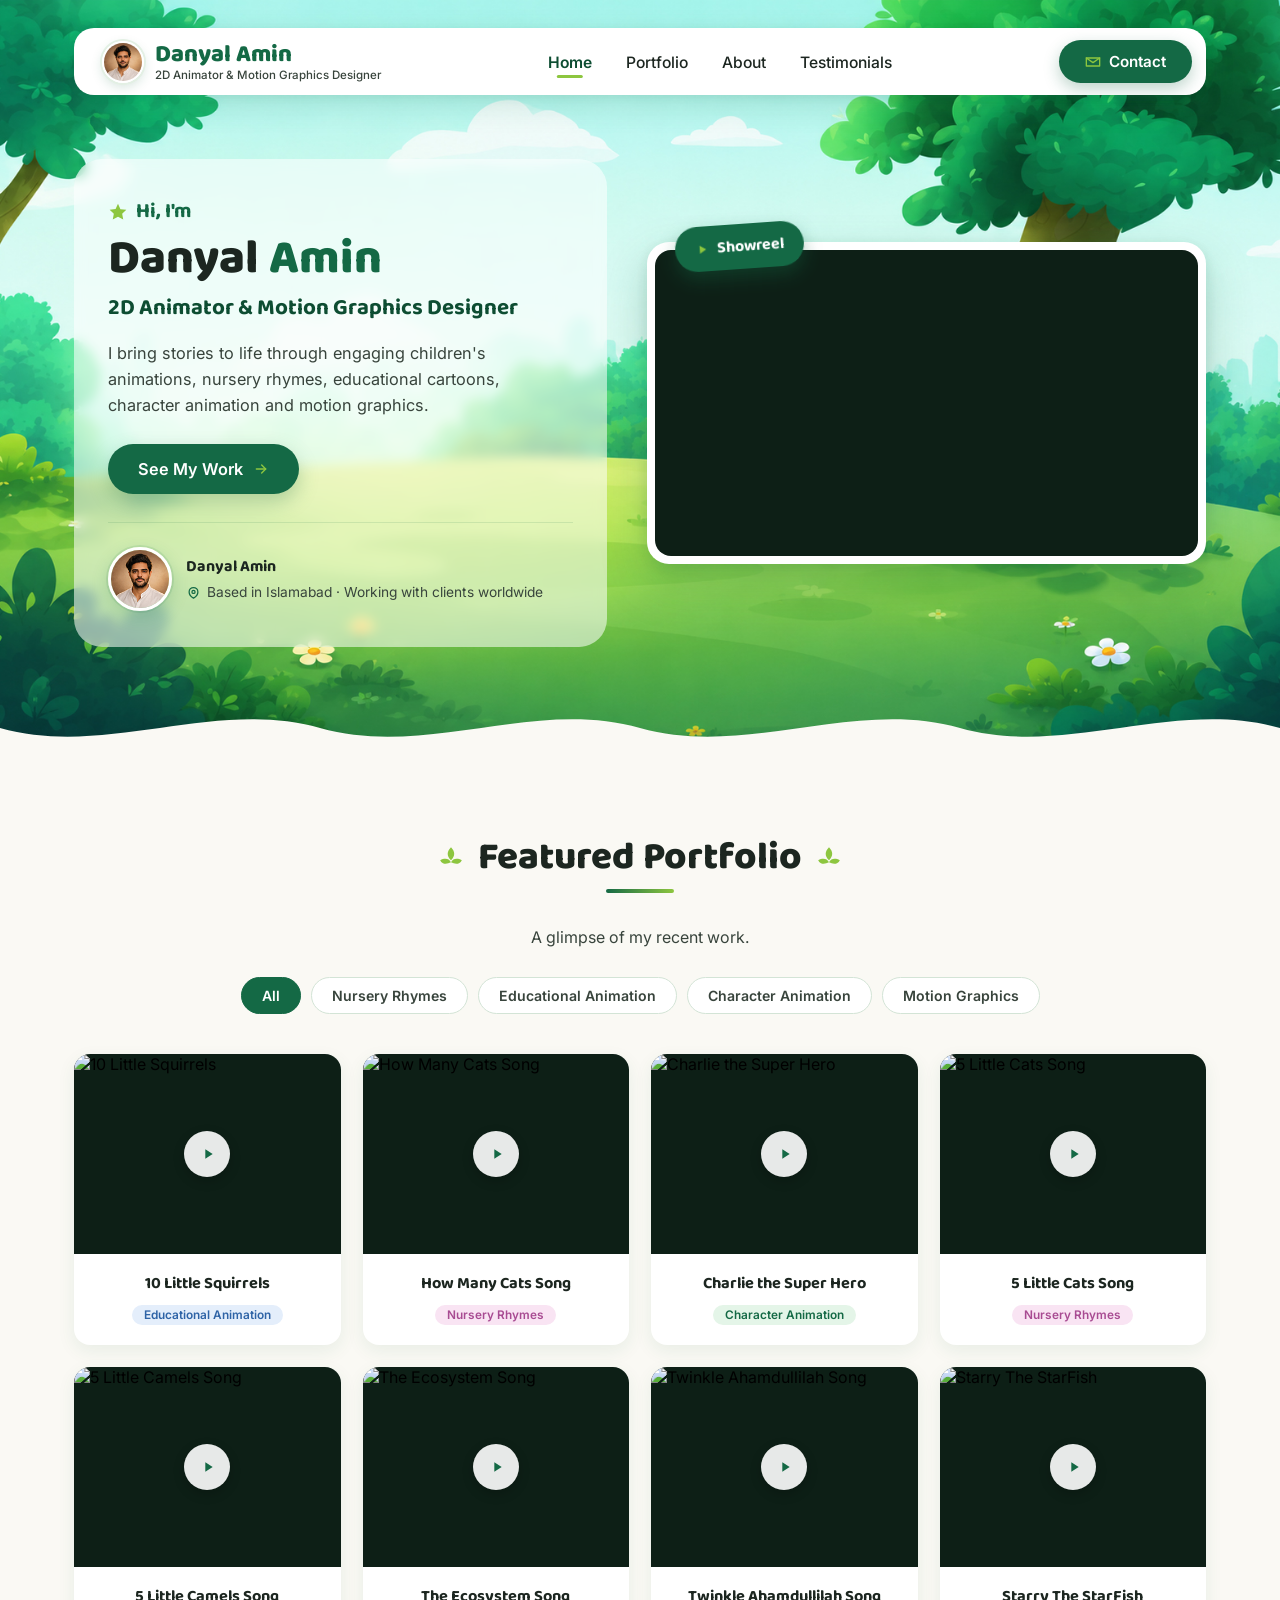
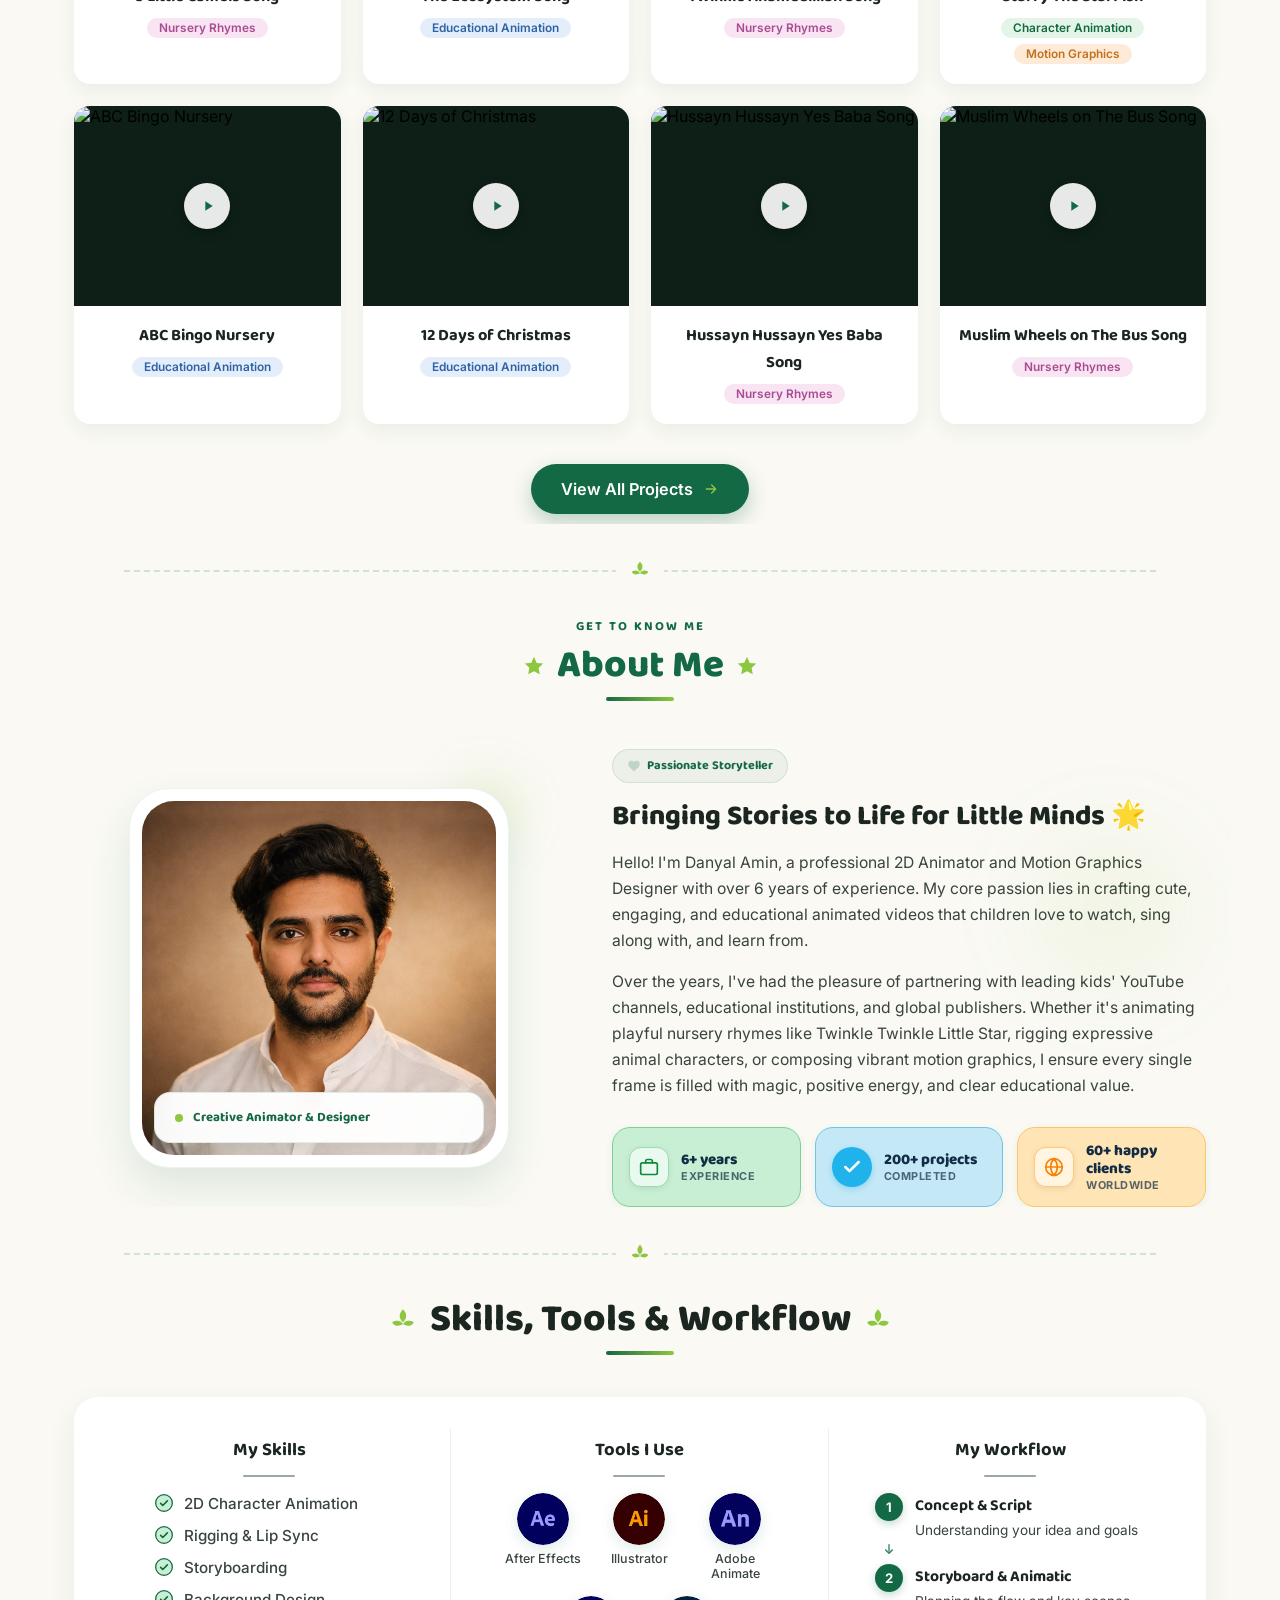
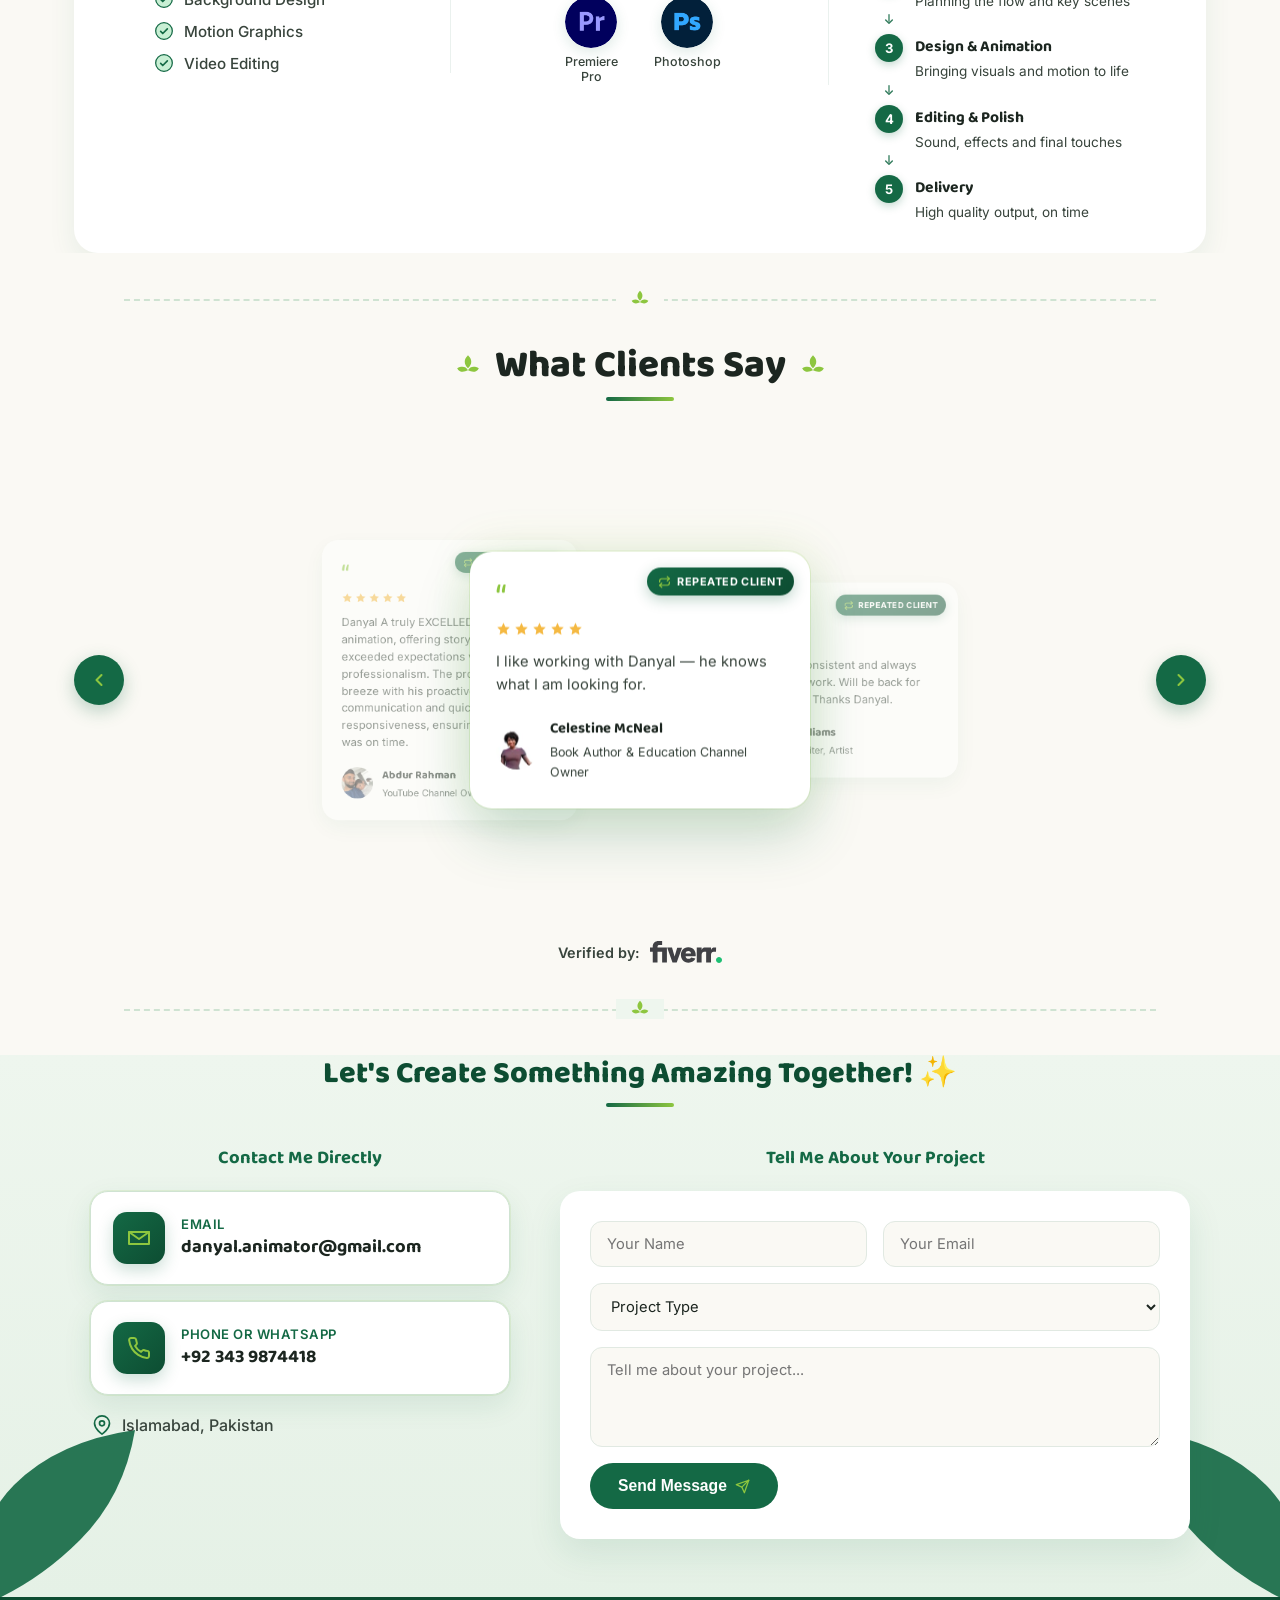
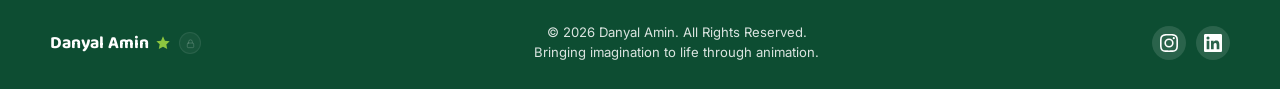
==== commit 90797517: "Use clean URLs without .html for All Projects. Serve All Projects as pages/all-projects/ (folder ind" ====
--- a/index.html
+++ b/index.html
@@ -1988,7 +1988,7 @@
     <p class="portfolio-no-results" id="portfolioNoResults">No projects in this category yet.</p>
 
     <div class="view-more-wrap">
-      <a href="pages/all-projects.html" class="cta-btn">
+      <a href="pages/all-projects/" class="cta-btn">
         View All Projects
         <svg viewBox="0 0 24 24" fill="none" stroke-width="2" stroke-linecap="round" stroke-linejoin="round"><path d="M5 12h14M13 6l6 6-6 6"/></svg>
       </a>
--- a/css/admin-cms.css
+++ b/css/admin-cms.css
@@ -410,7 +410,43 @@
 }
 .cms-card-controls .cms-edit { background: #8DC63F; }
 .cms-card-controls .cms-del { background: #e85d4c; color: #fff; }
+.cms-card-controls .cms-drag {
+  display: inline-flex;
+  align-items: center;
+  justify-content: center;
+  width: 34px;
+  height: 34px;
+  border-radius: 999px;
+  background: #0d4d32;
+  color: #c8efd4;
+  cursor: grab;
+  font-size: 0.95rem;
+  letter-spacing: -0.05em;
+  line-height: 1;
+  box-shadow: 0 4px 14px rgba(0,0,0,0.28);
+  user-select: none;
+  pointer-events: none; /* drag the whole card; grip is visual only */
+}
 .cms-card-controls button:hover { transform: scale(1.08); }
+
+/* Drag-to-reorder (Content Manager only) */
+body.cms-admin-active .portfolio-card.cms-draggable,
+body.cms-admin-active .pcard.cms-draggable {
+  cursor: grab;
+}
+body.cms-admin-active .portfolio-card.cms-dragging,
+body.cms-admin-active .pcard.cms-dragging {
+  opacity: 0.55;
+  cursor: grabbing;
+  box-shadow: 0 12px 28px rgba(20, 105, 69, 0.28);
+  transform: scale(1.02);
+  z-index: 6;
+}
+body.cms-admin-active .portfolio-card.cms-drag-over,
+body.cms-admin-active .pcard.cms-drag-over {
+  outline: 2px dashed #8DC63F;
+  outline-offset: 3px;
+}
 
 .cms-add-project-wrap {
   display: none;
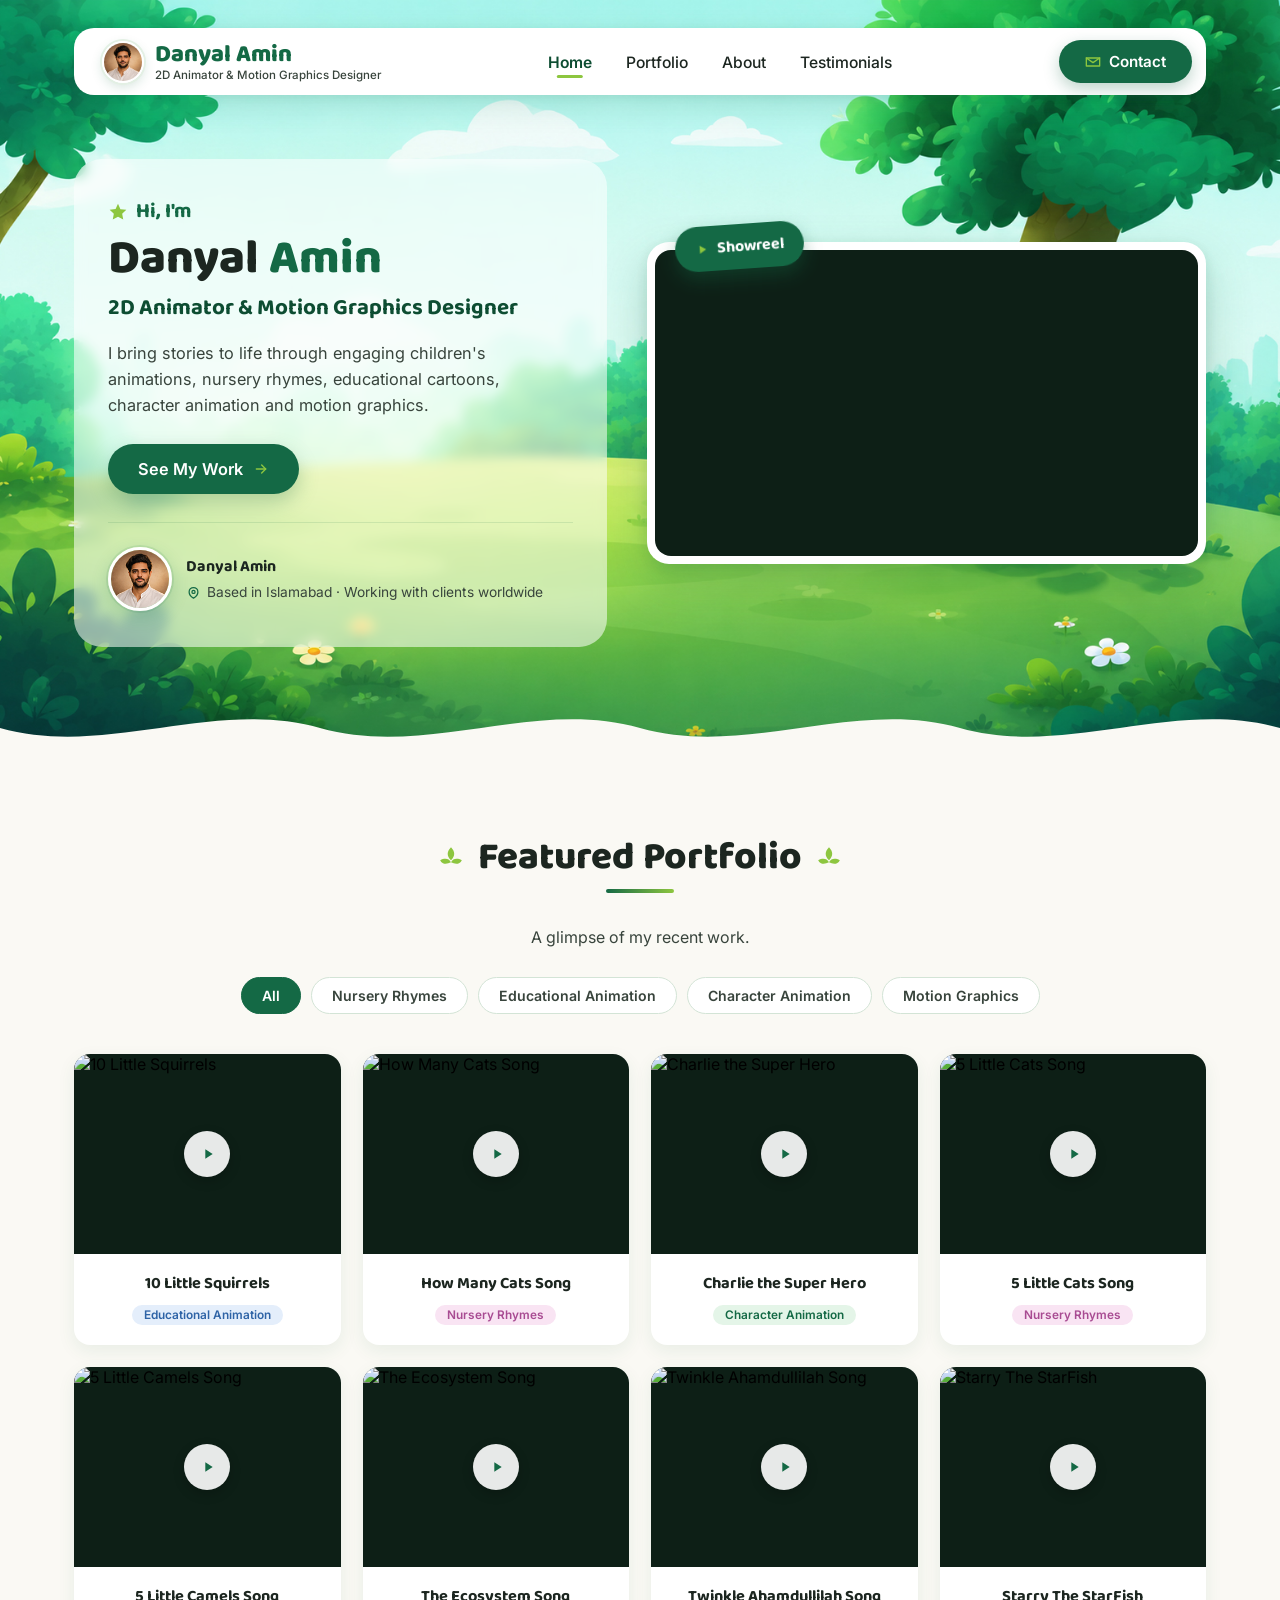
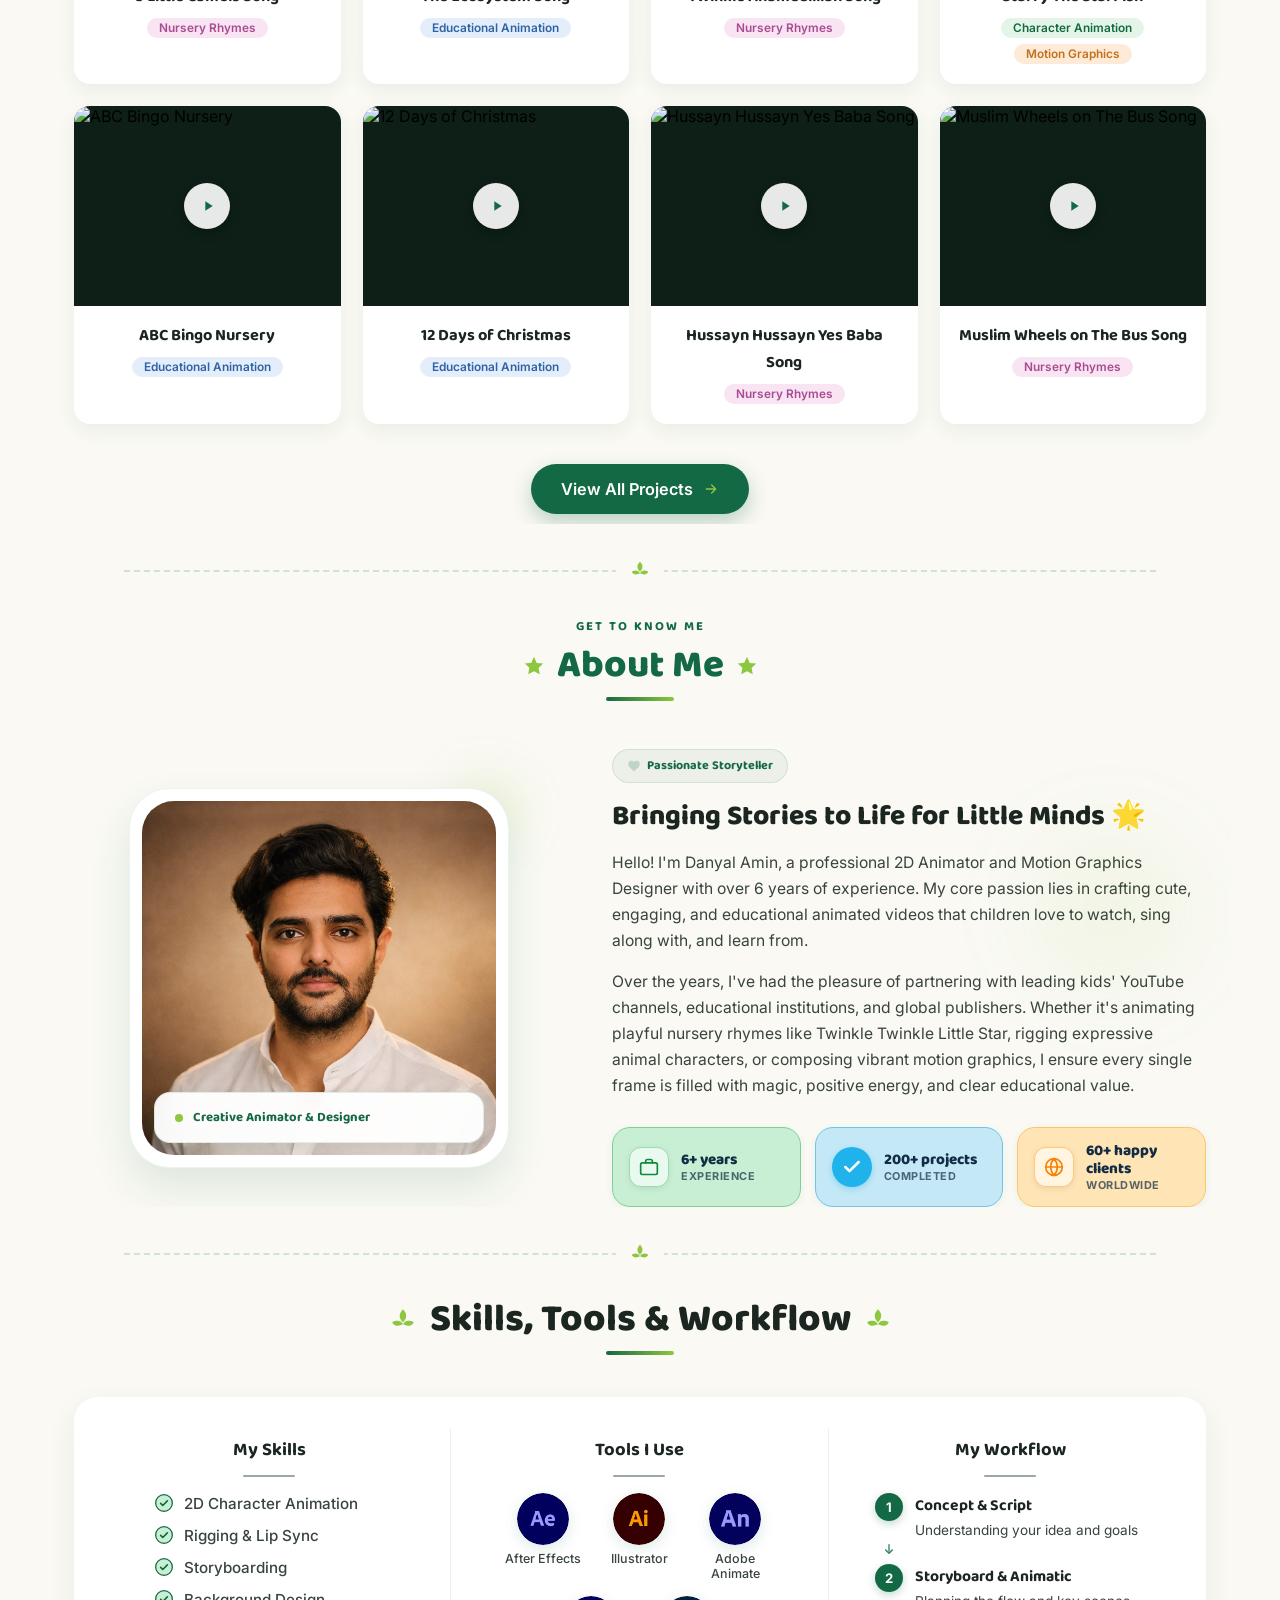
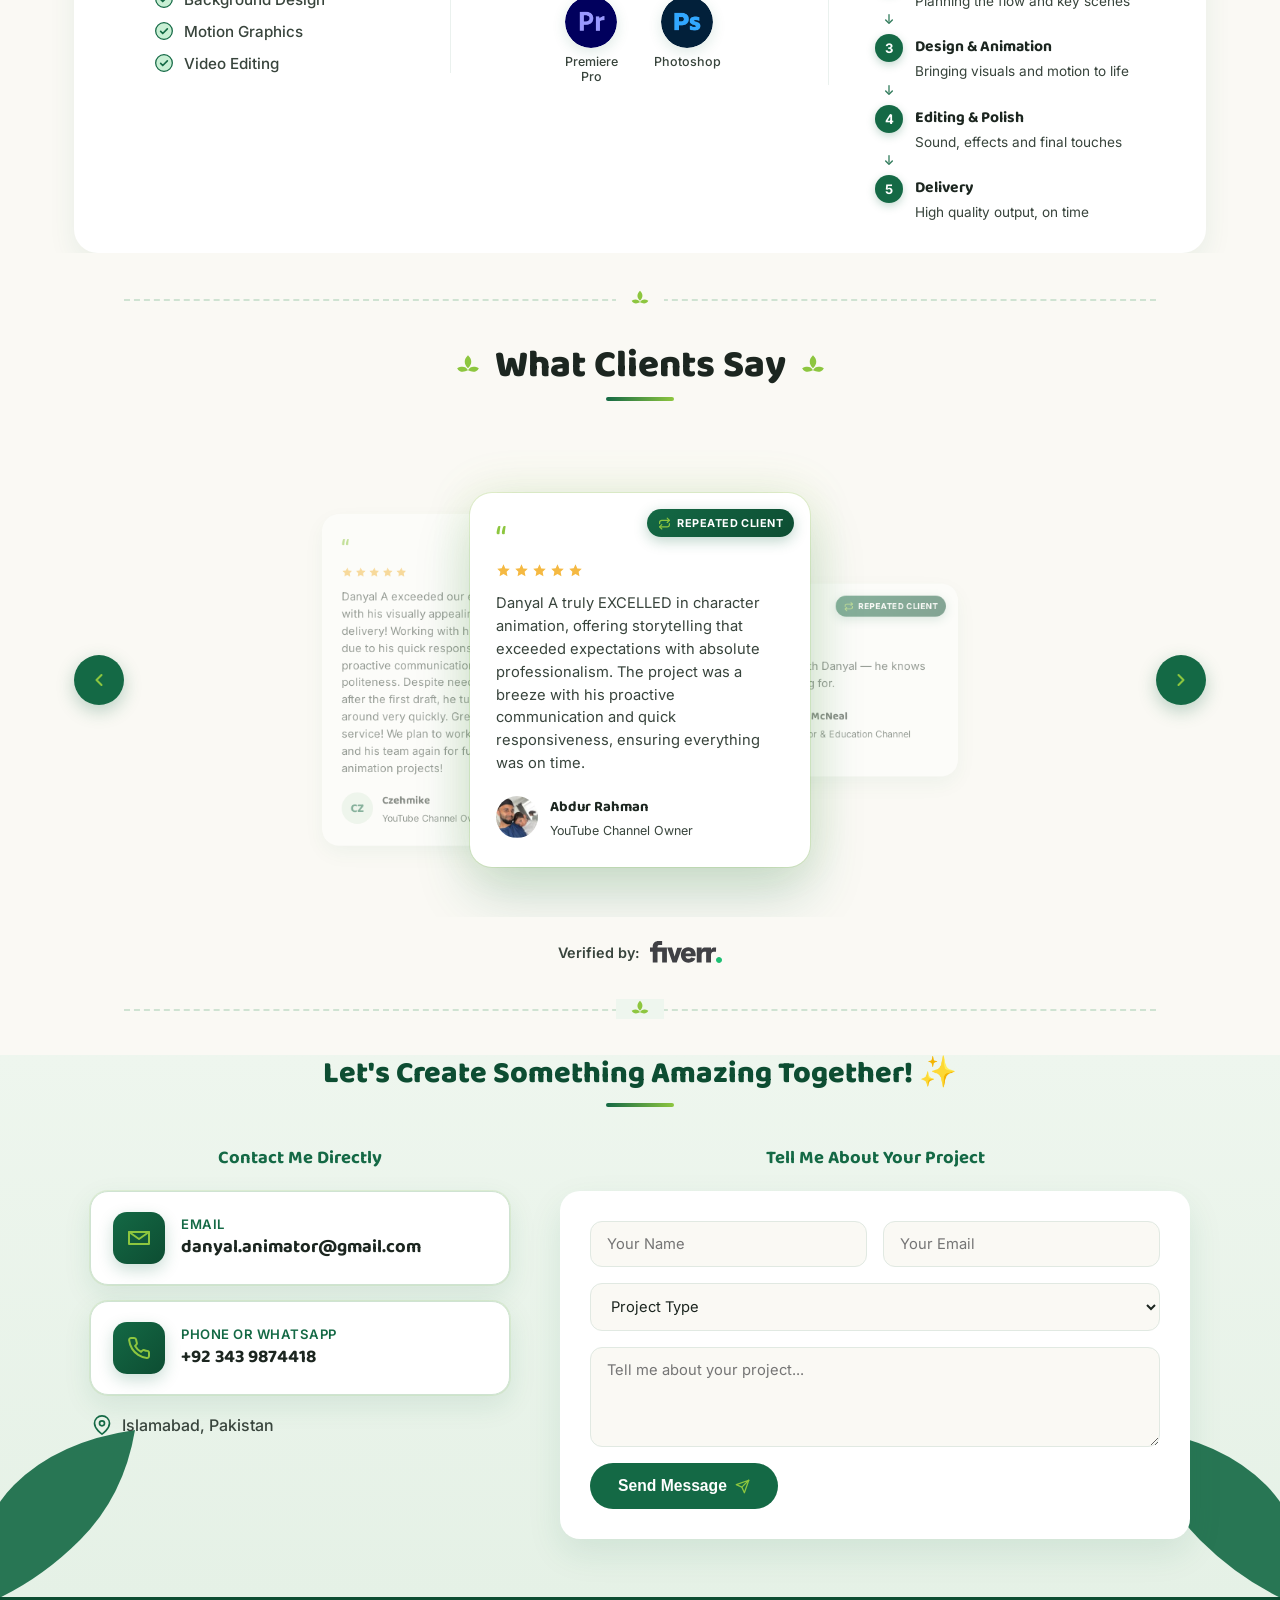
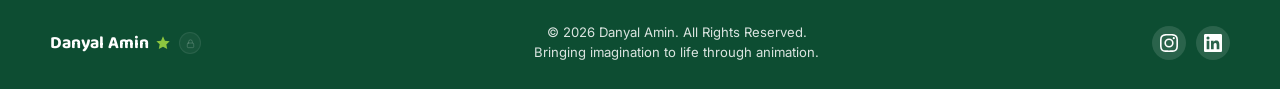
==== commit c908f317: "Redirect index.html URLs to clean directory paths. When someone opens /index.html or /pages/all-proj" ====
--- a/index.html
+++ b/index.html
@@ -3,6 +3,17 @@
 <head>
 <meta charset="UTF-8">
 <meta name="viewport" content="width=device-width, initial-scale=1.0">
+<script>
+/* Clean URL: /index.html → / (same page on GitHub Pages; hide index.html in the bar) */
+(function () {
+  var path = location.pathname || '';
+  if (/\/index\.html$/i.test(path)) {
+    var clean = path.replace(/\/index\.html$/i, '/');
+    if (!clean) clean = '/';
+    location.replace(clean + location.search + location.hash);
+  }
+})();
+</script>
 <title>Danyal Amin — 2D Animator &amp; Motion Graphics Designer</title>
 <meta name="description" content="2D animator &amp; motion designer creating engaging character animation, explainer videos, motion graphics, and educational animations for brands and creators.">
 <meta name="author" content="Danyal Amin">
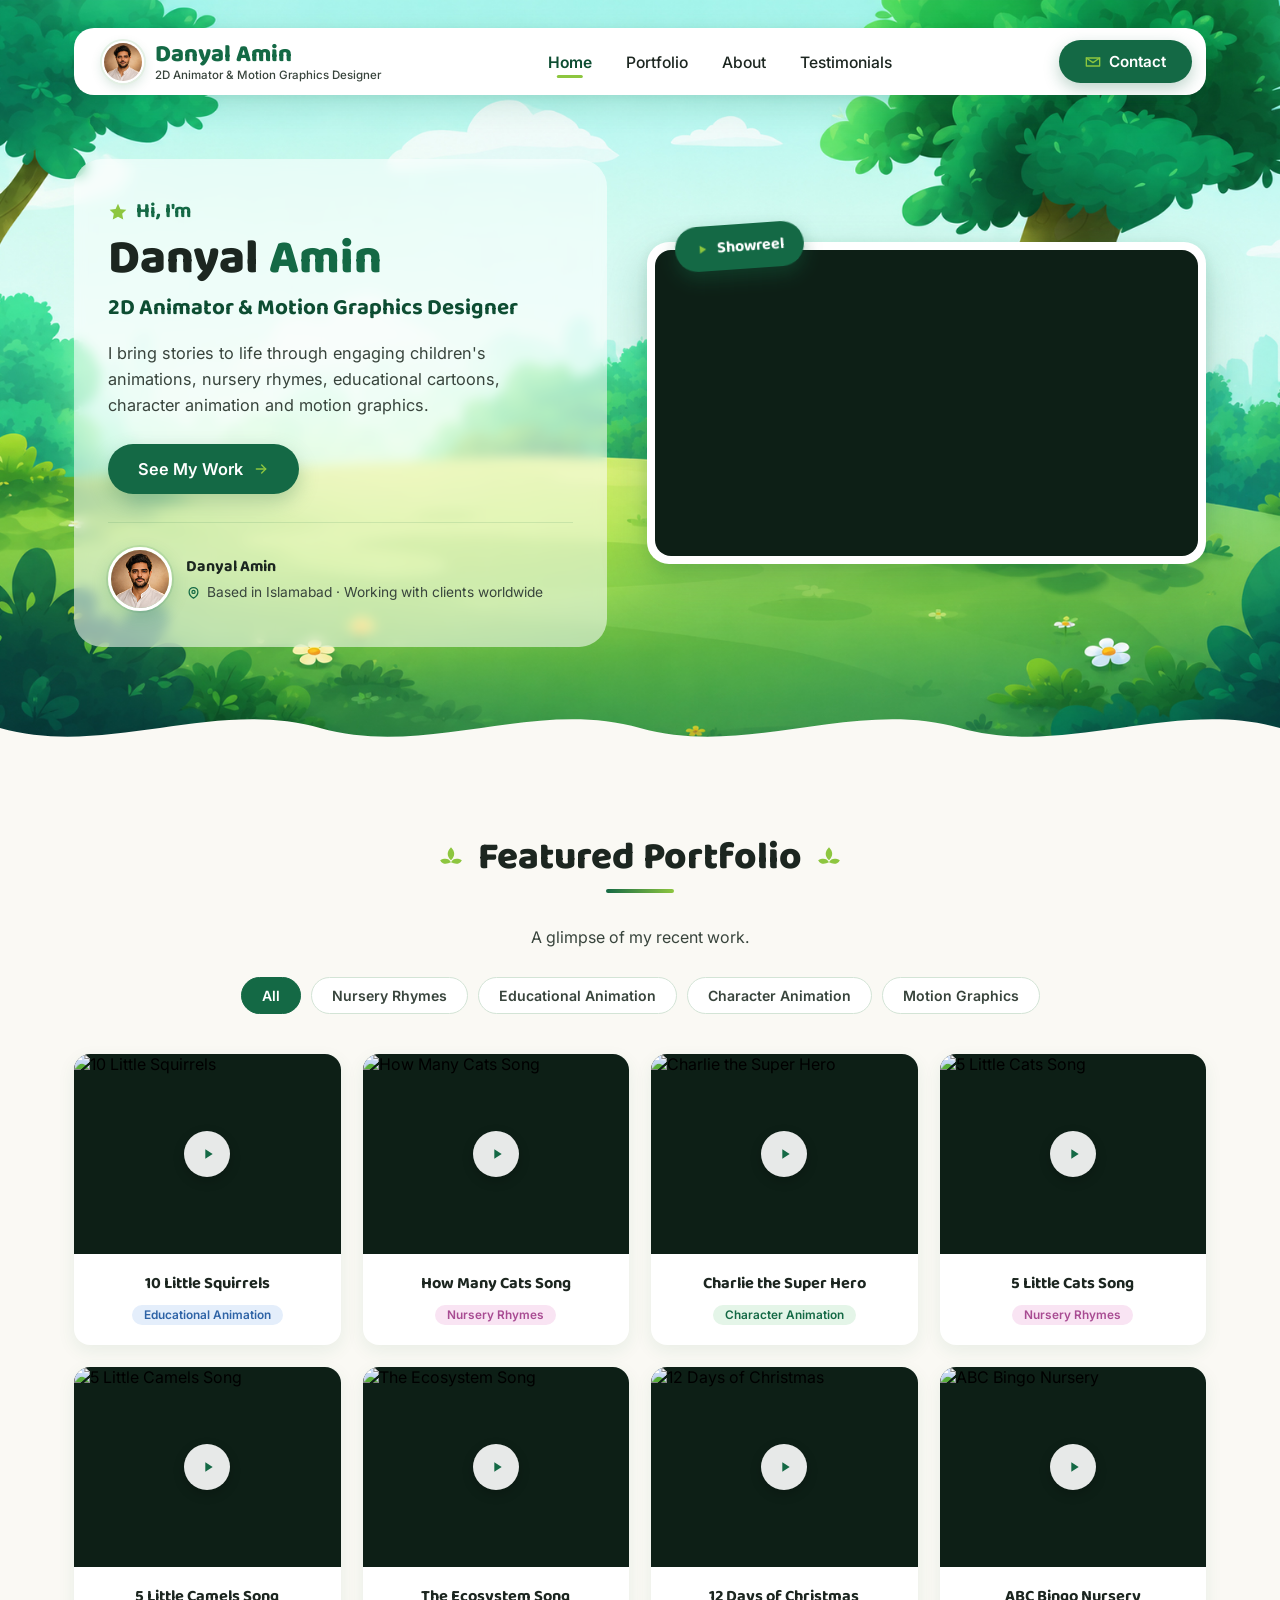
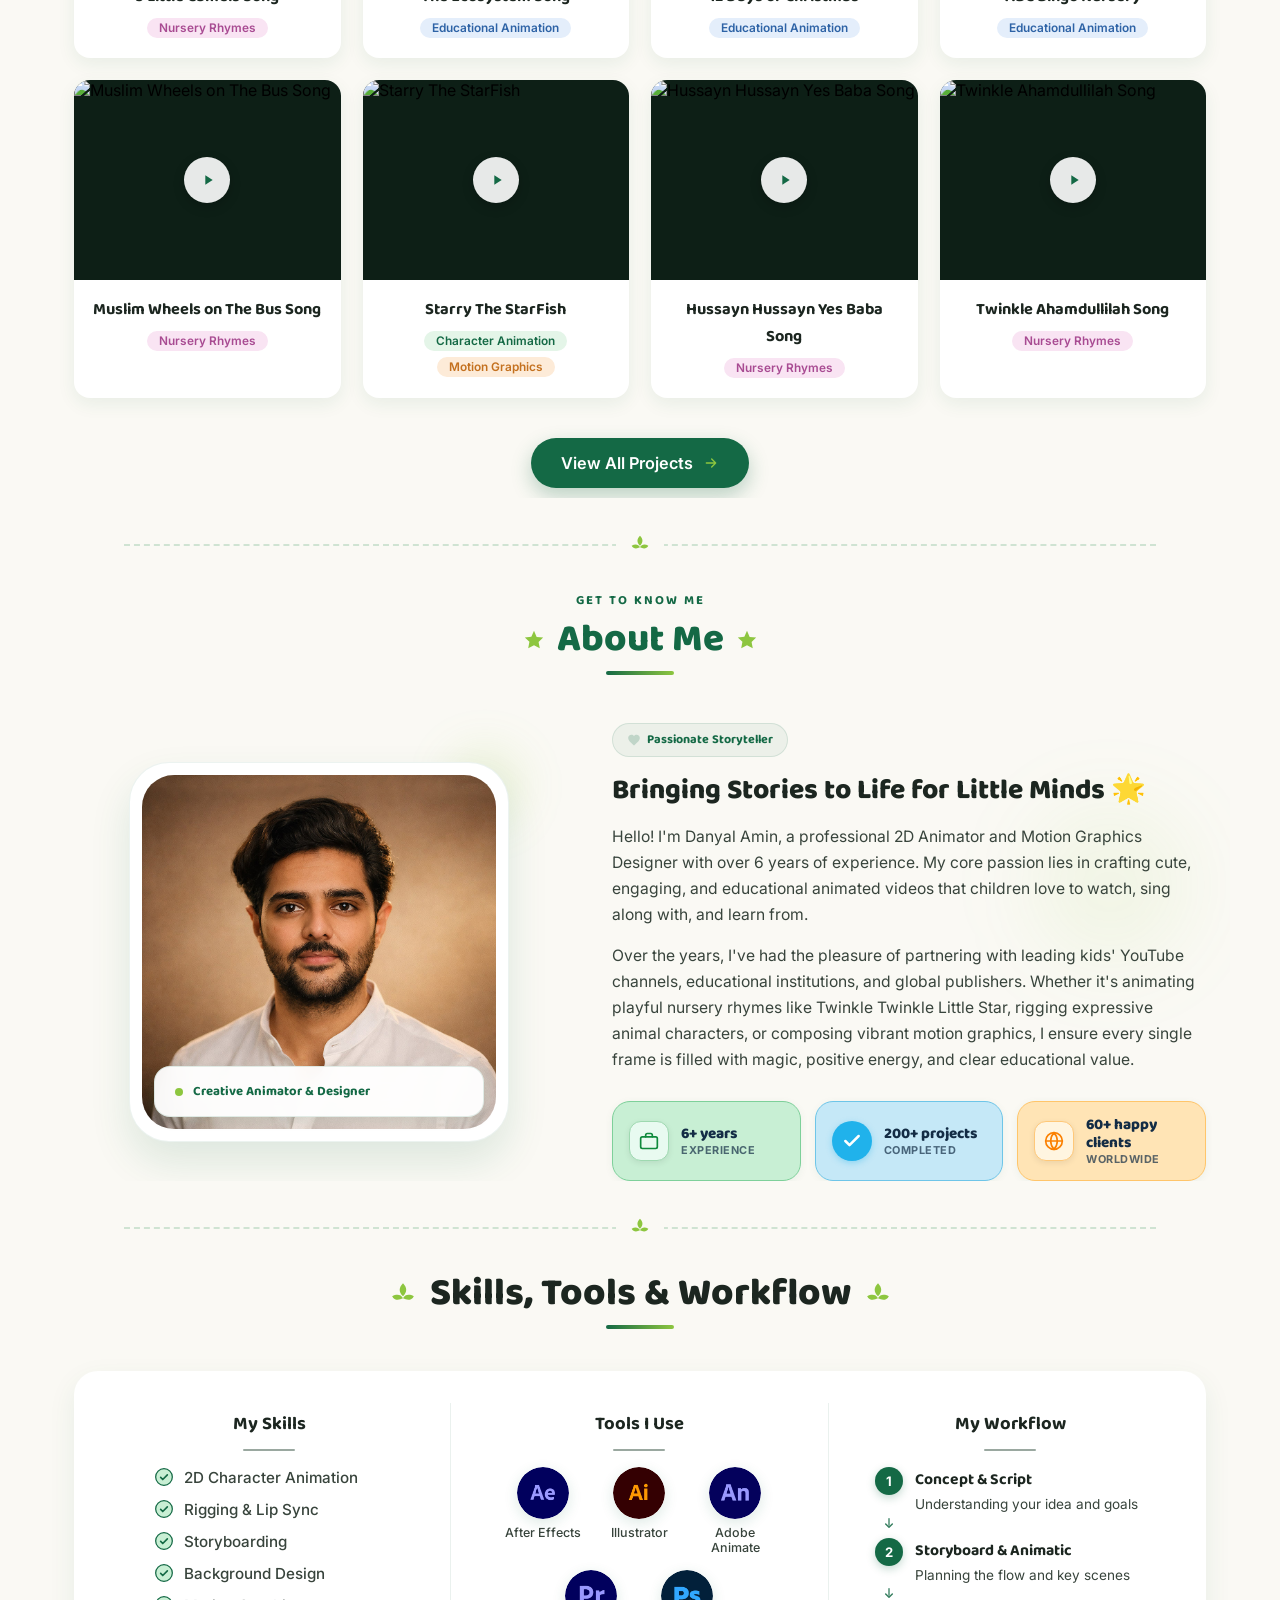
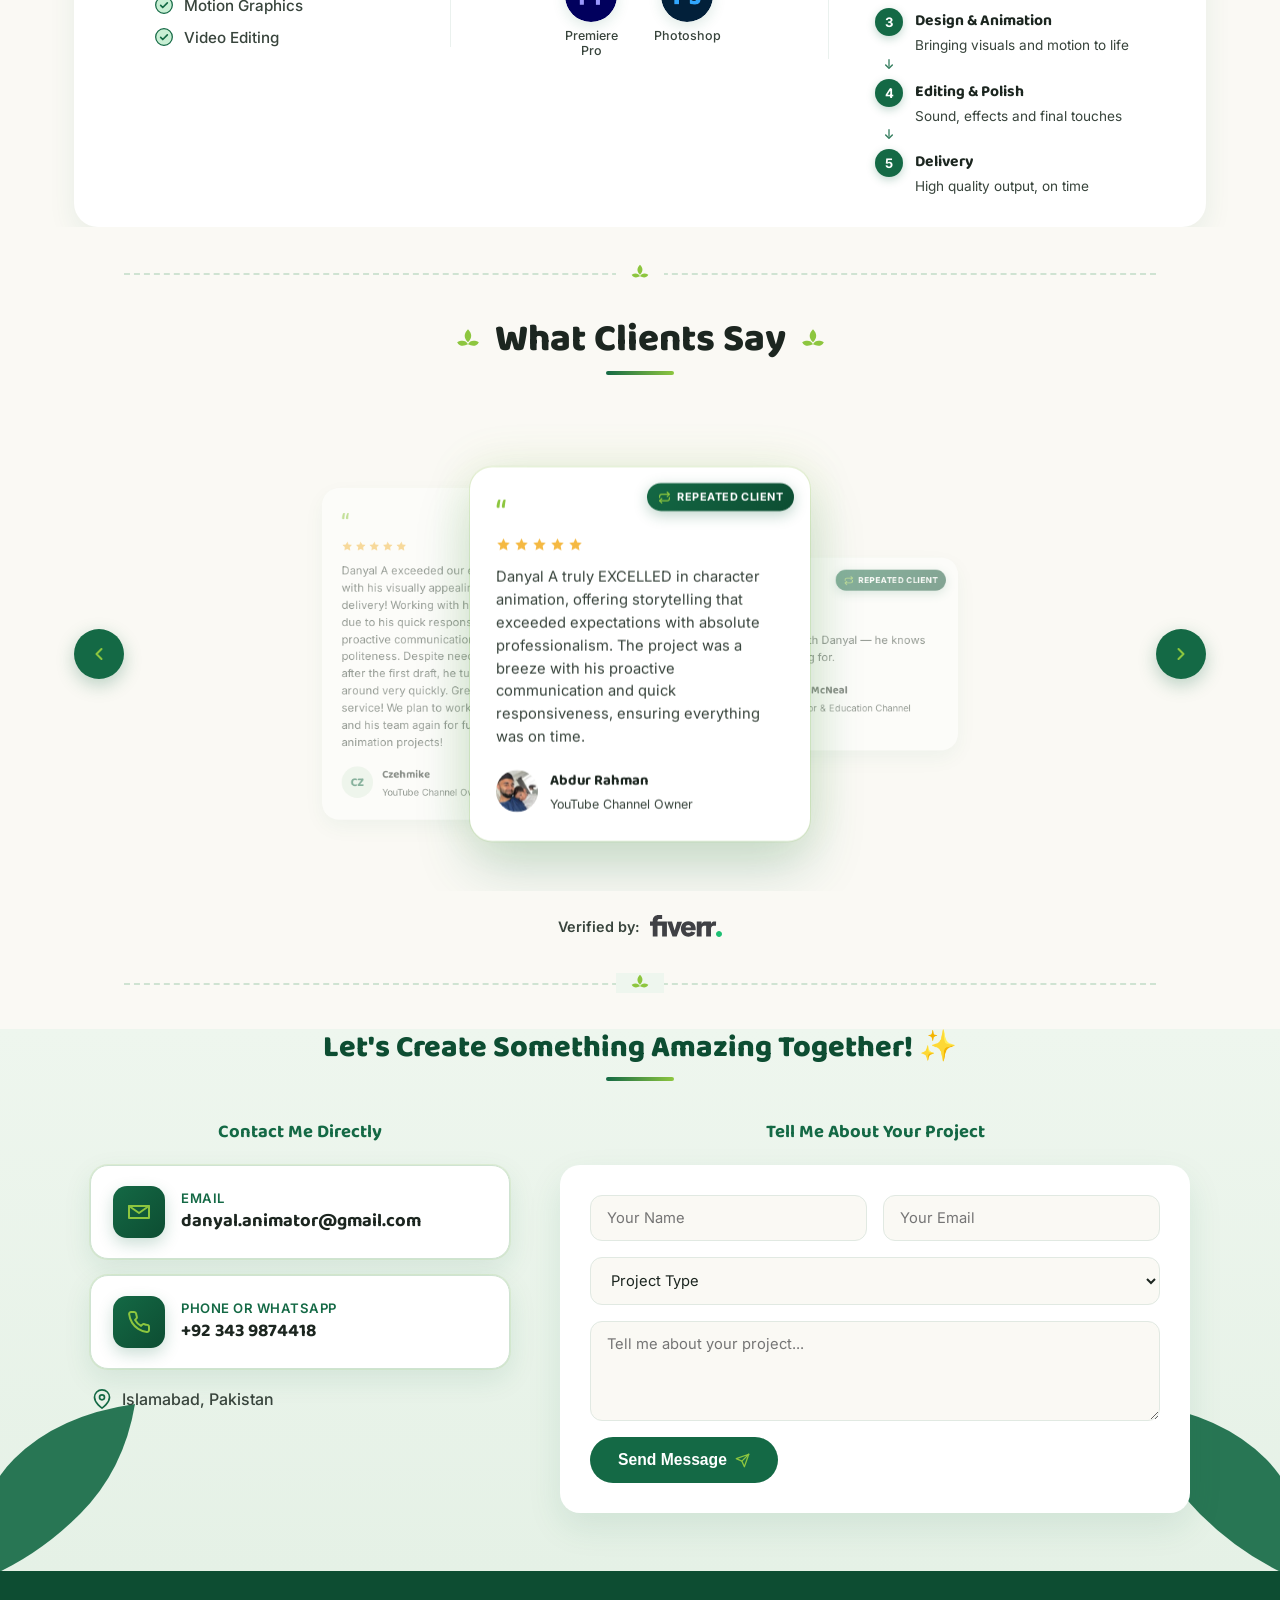
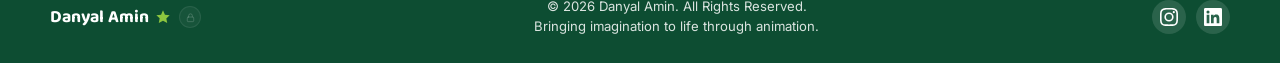
==== commit a924e4fd: "Fix favicon for Google Search results eligibility. Use correct square sizes (>=48px), root-absolute " ====
--- a/index.html
+++ b/index.html
@@ -37,10 +37,13 @@
 <meta name="twitter:description" content="2D animator &amp; motion designer creating engaging character animation, explainer videos, motion graphics, and educational animations for brands and creators.">
 <meta name="twitter:image" content="https://i.vimeocdn.com/video/2175287645-a6d733cb48f63ca5a149d0e72f6c76d924be79cdfd528607946858ac6c5b8b12-d_1280">
 
-<link rel="icon" href="favicon.png" type="image/png" sizes="32x32">
-<link rel="icon" href="Assets/favicon.png" type="image/png" sizes="64x64">
-<link rel="shortcut icon" href="favicon.png" type="image/png">
-<link rel="apple-touch-icon" href="Assets/favicon.png">
+<!-- Favicons sized for Google Search (recommend ≥48×48, square, stable URL) -->
+<link rel="icon" href="/favicon.ico" sizes="48x48">
+<link rel="icon" href="/favicon-48x48.png" type="image/png" sizes="48x48">
+<link rel="icon" href="/favicon-96x96.png" type="image/png" sizes="96x96">
+<link rel="icon" href="/favicon-192x192.png" type="image/png" sizes="192x192">
+<link rel="shortcut icon" href="/favicon.png" type="image/png">
+<link rel="apple-touch-icon" href="/apple-touch-icon.png" sizes="180x180">
 <link rel="preconnect" href="https://fonts.googleapis.com">
 <link rel="preconnect" href="https://fonts.gstatic.com" crossorigin>
 <link href="https://fonts.googleapis.com/css2?family=Baloo+2:wght@600;700;800&family=Inter:wght@400;500;600;700&display=swap" rel="stylesheet">
